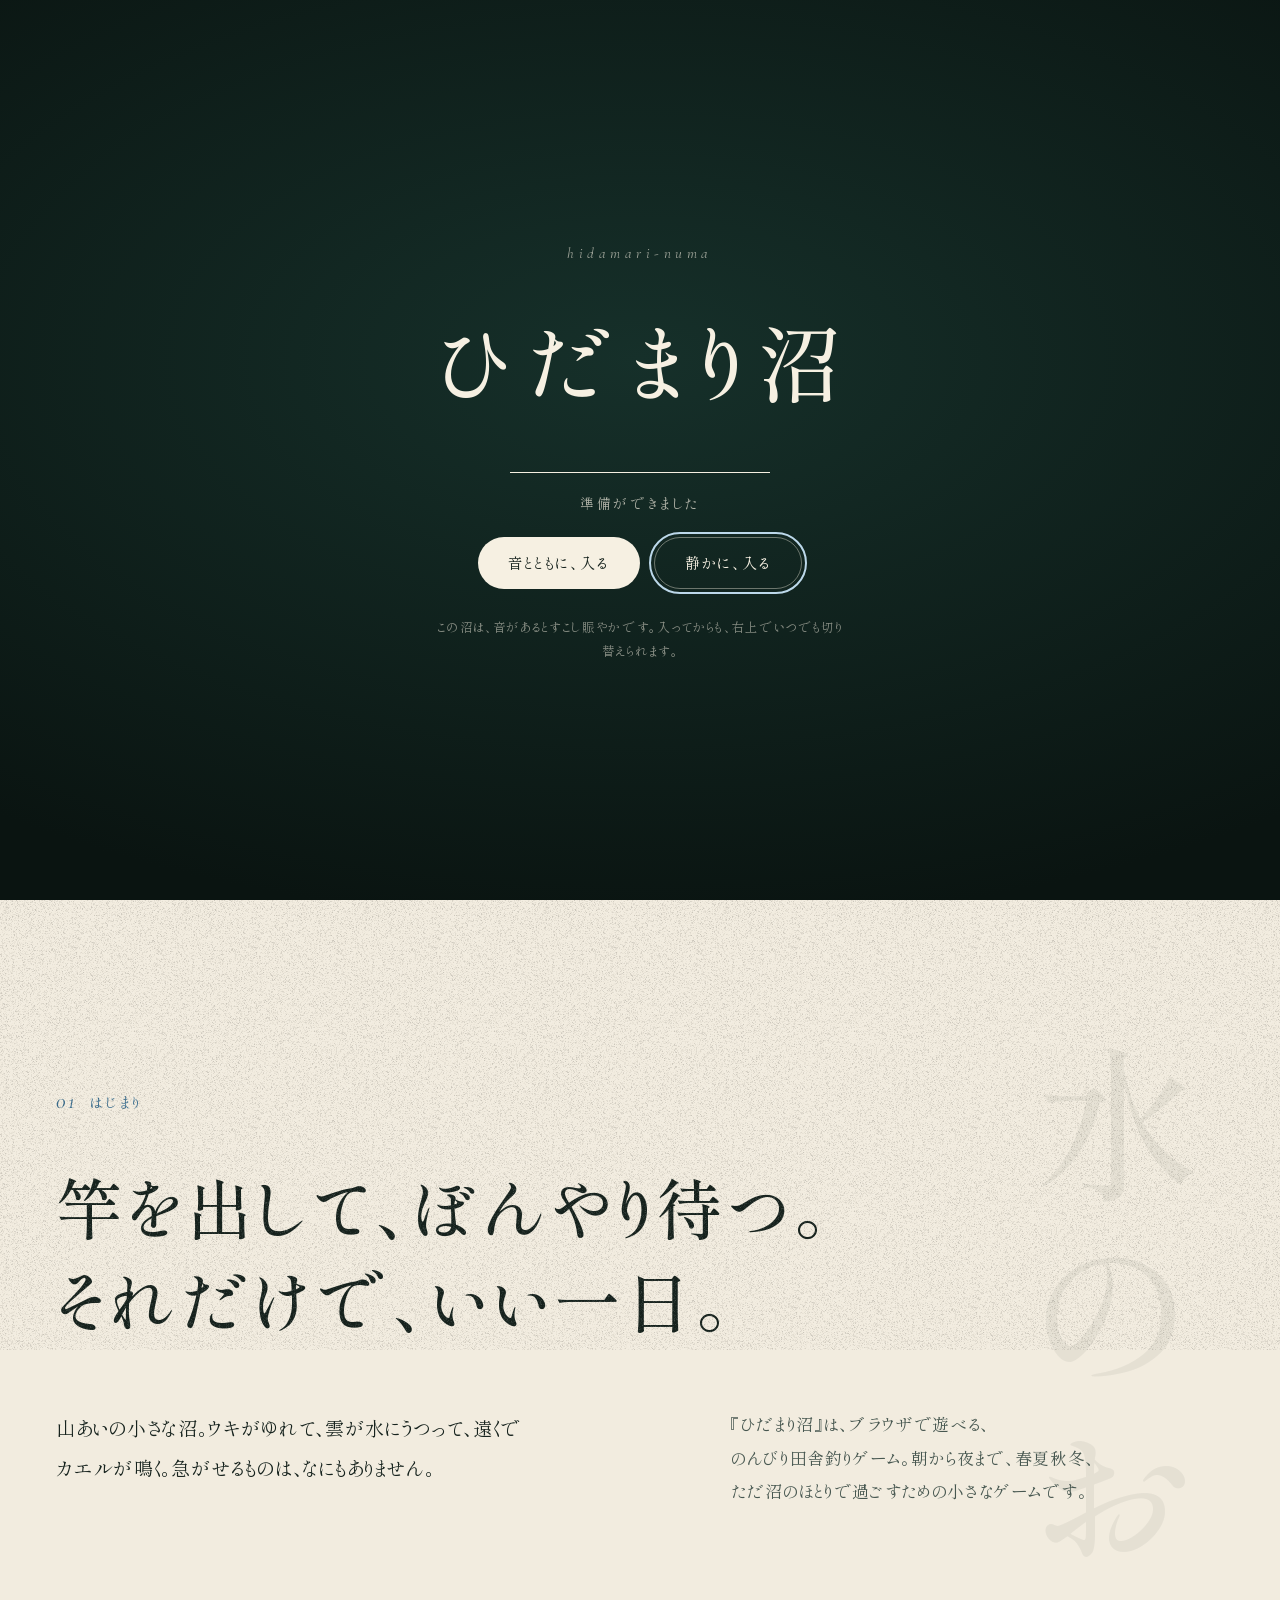
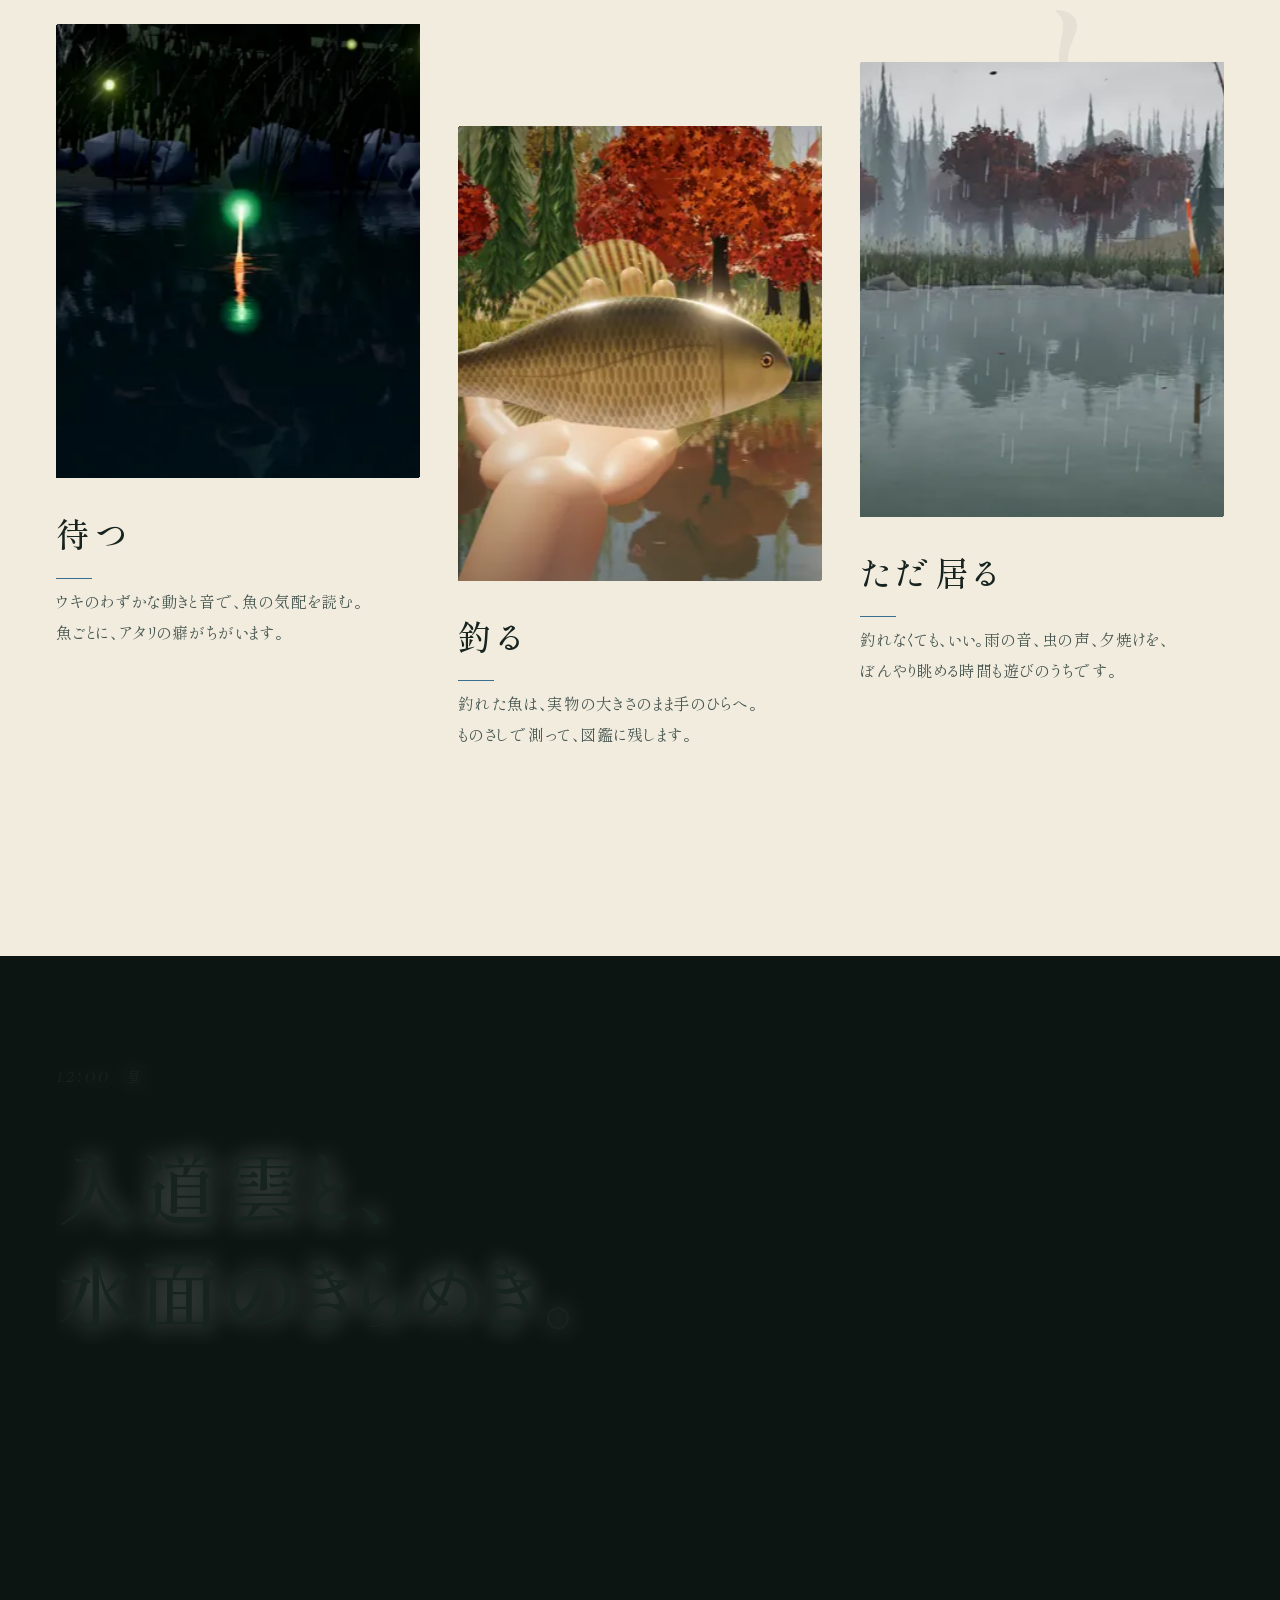
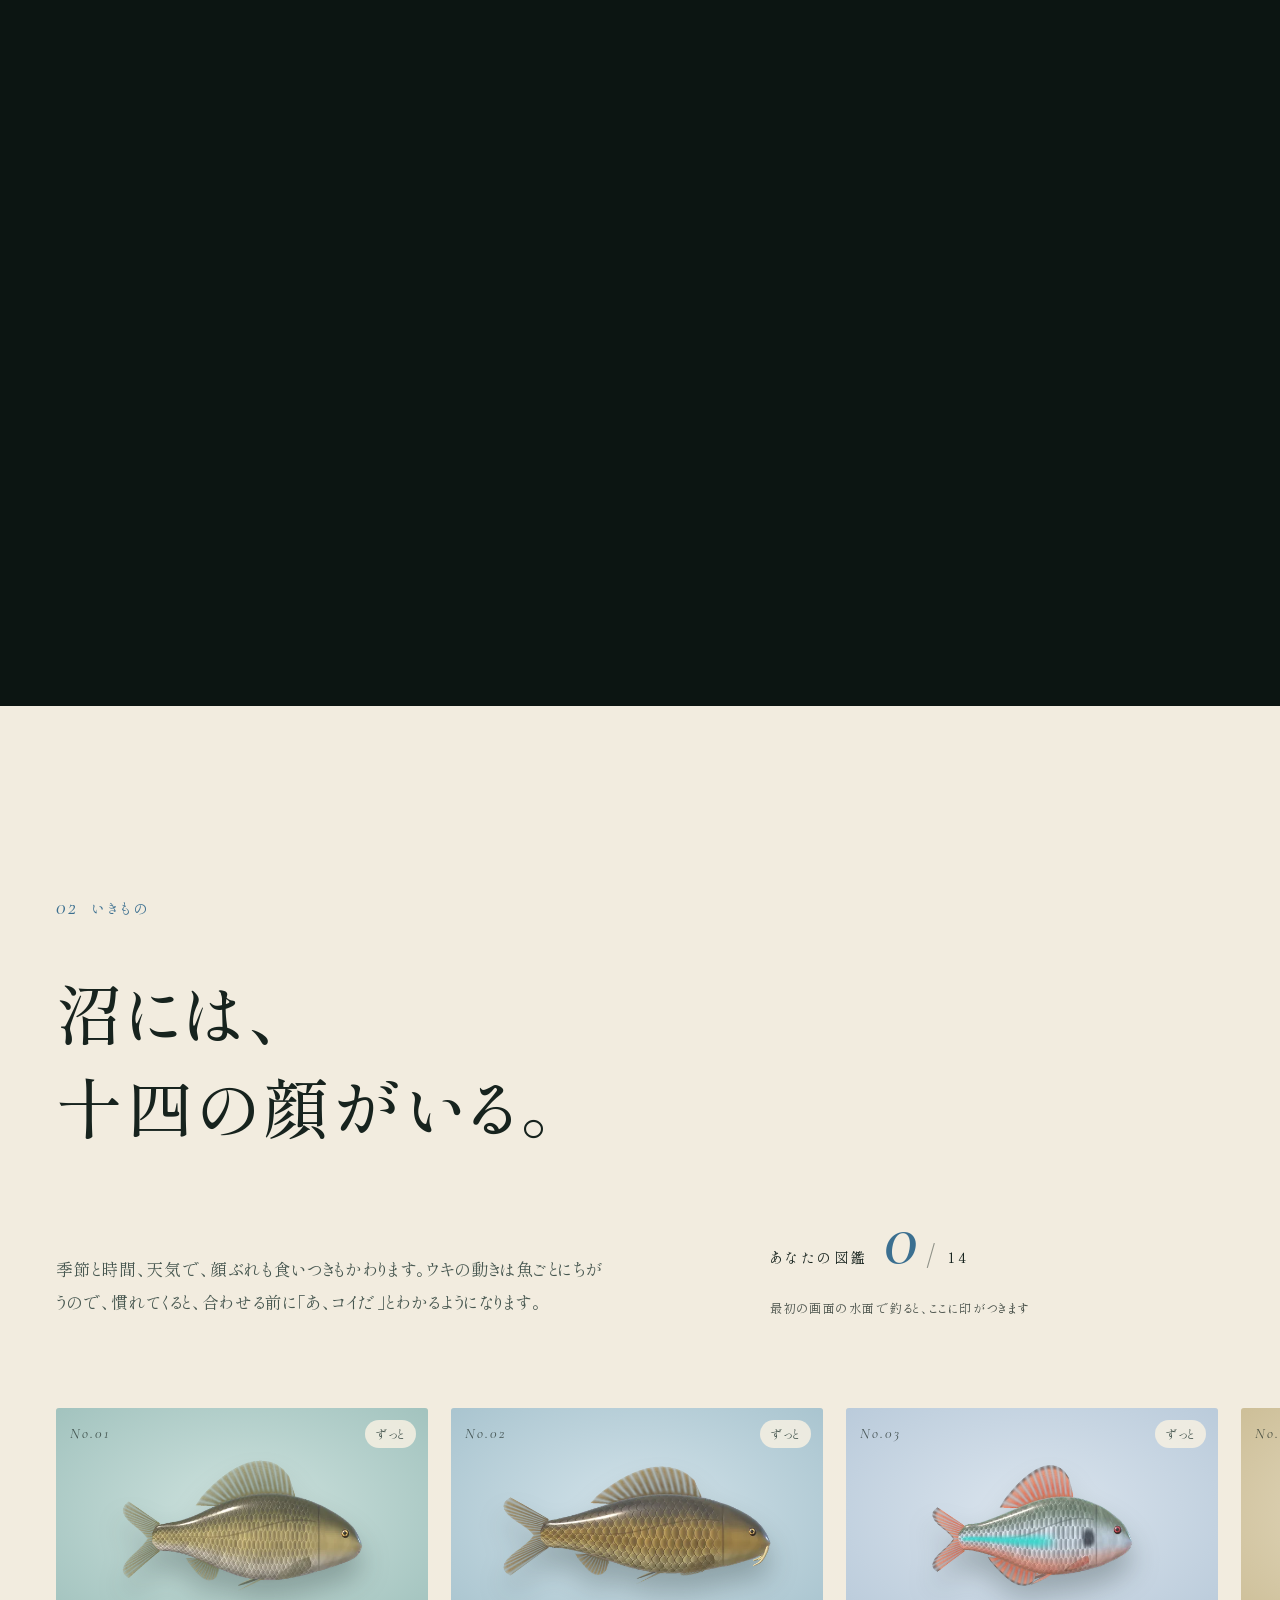
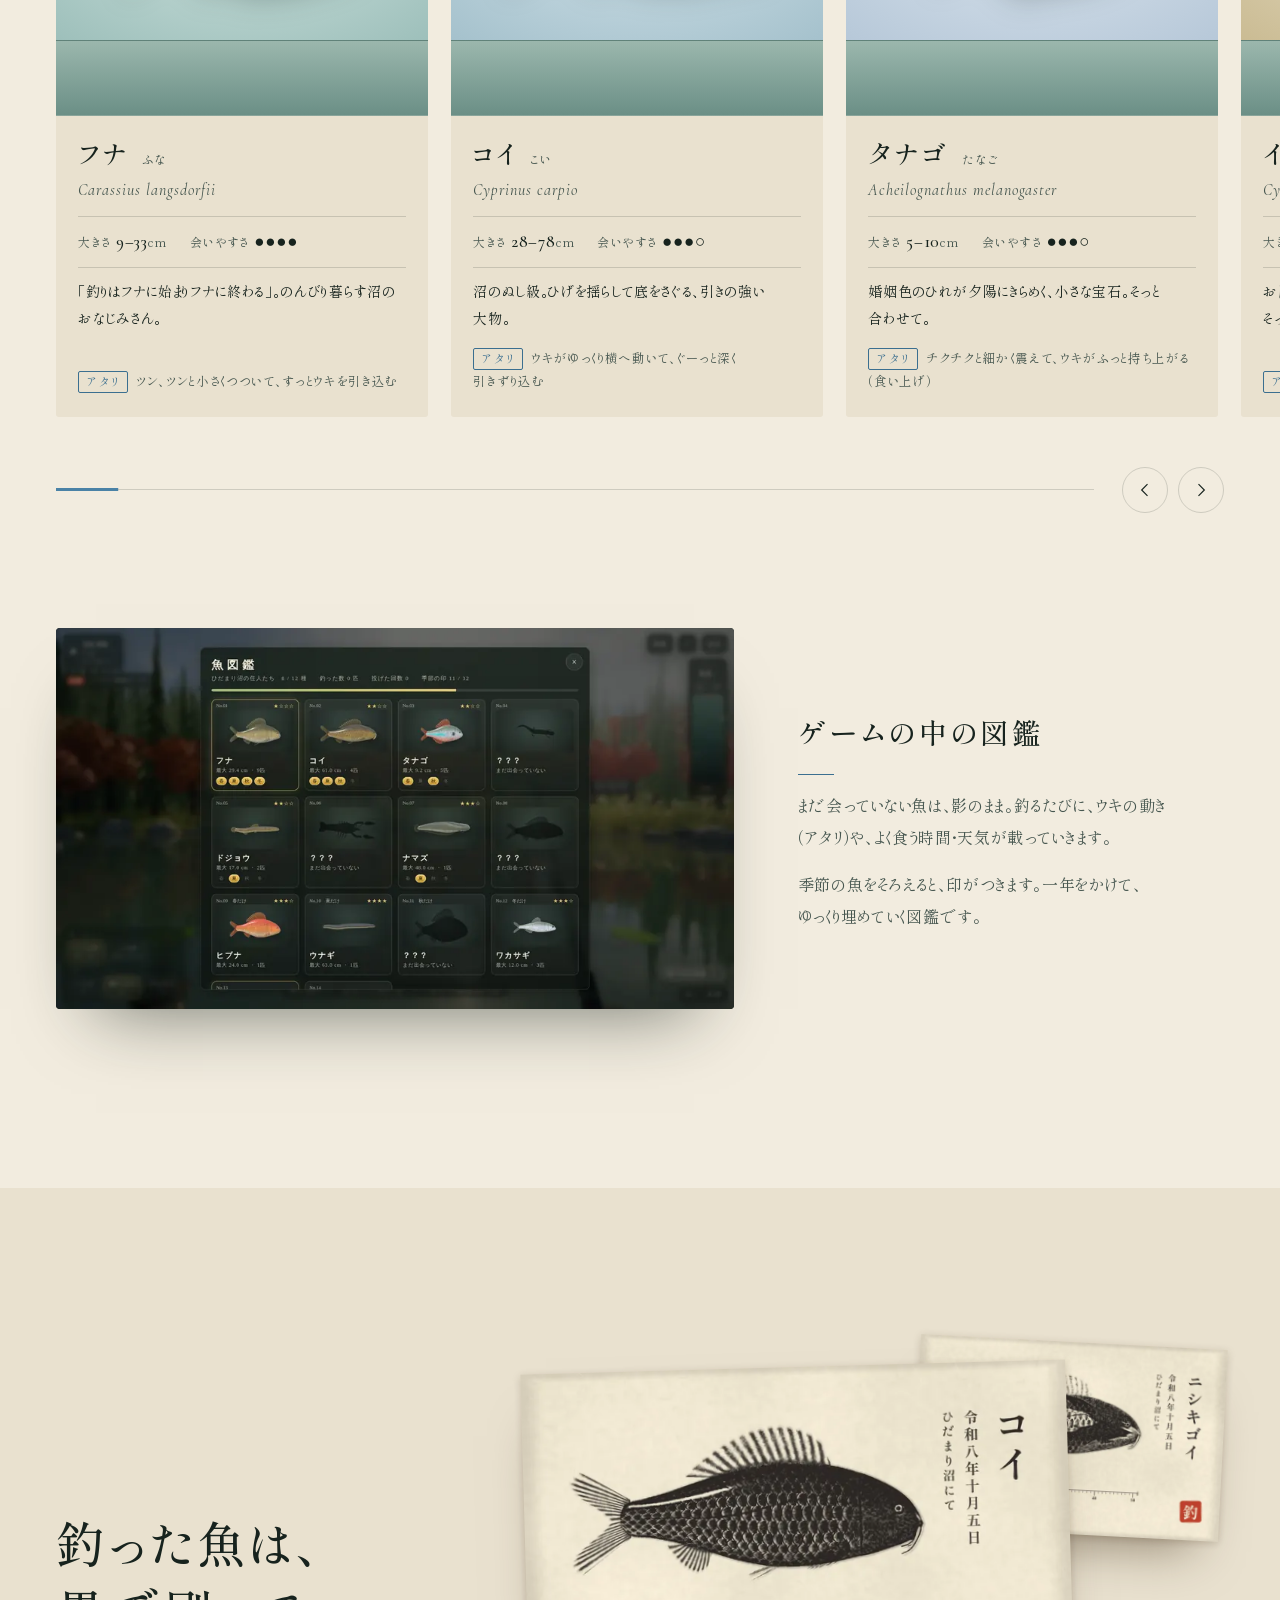
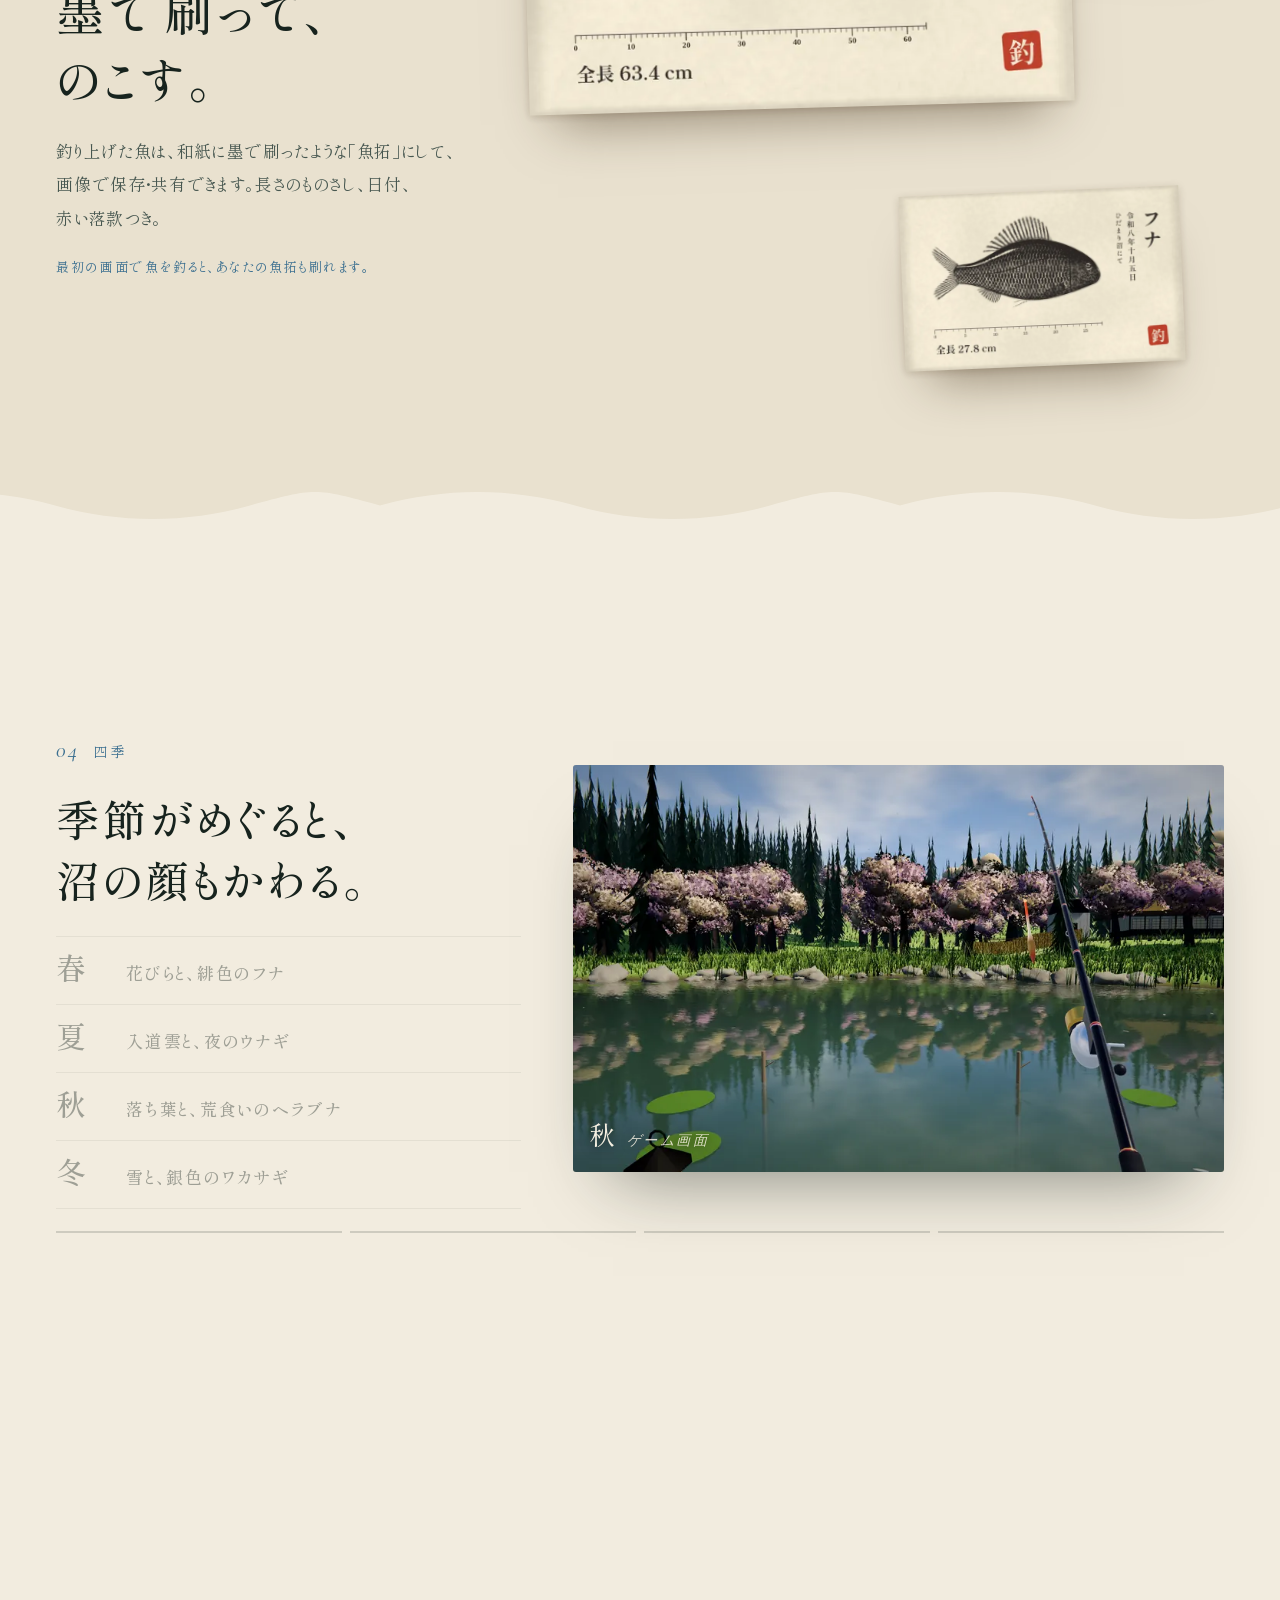
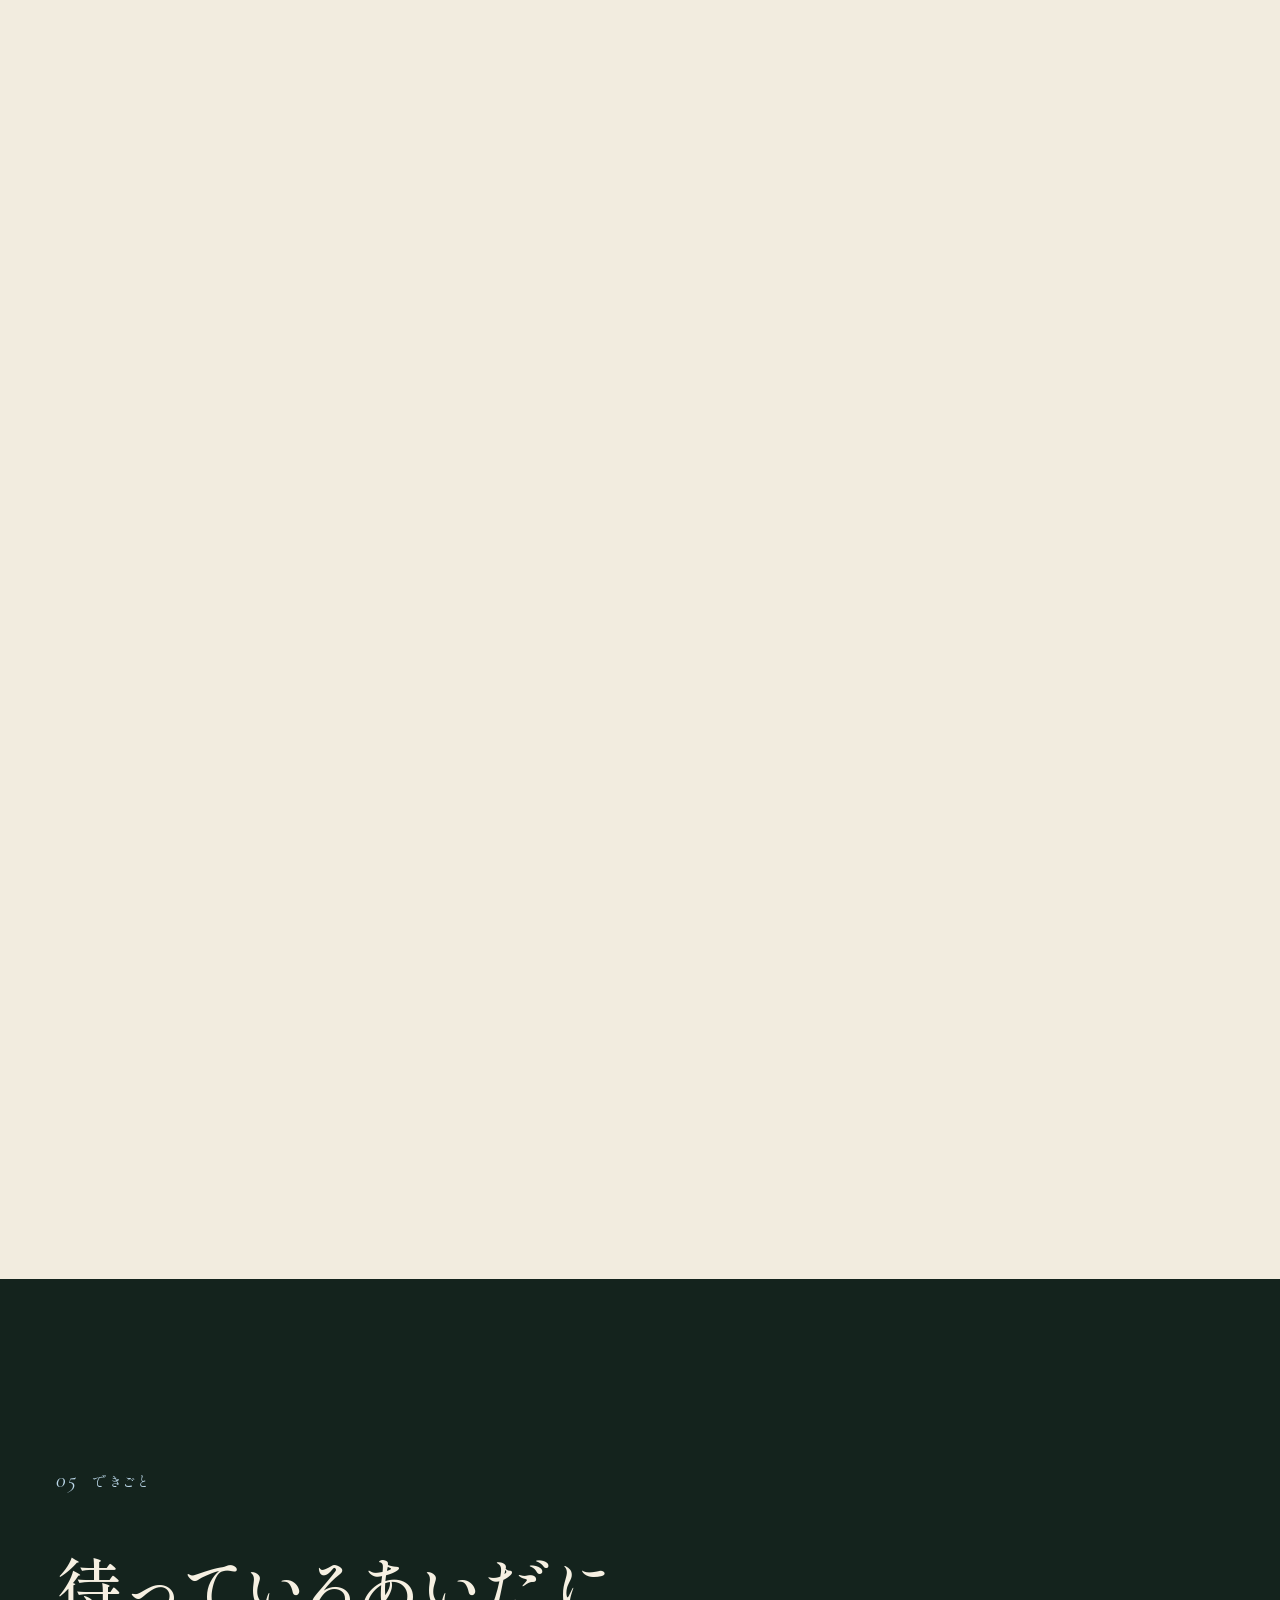
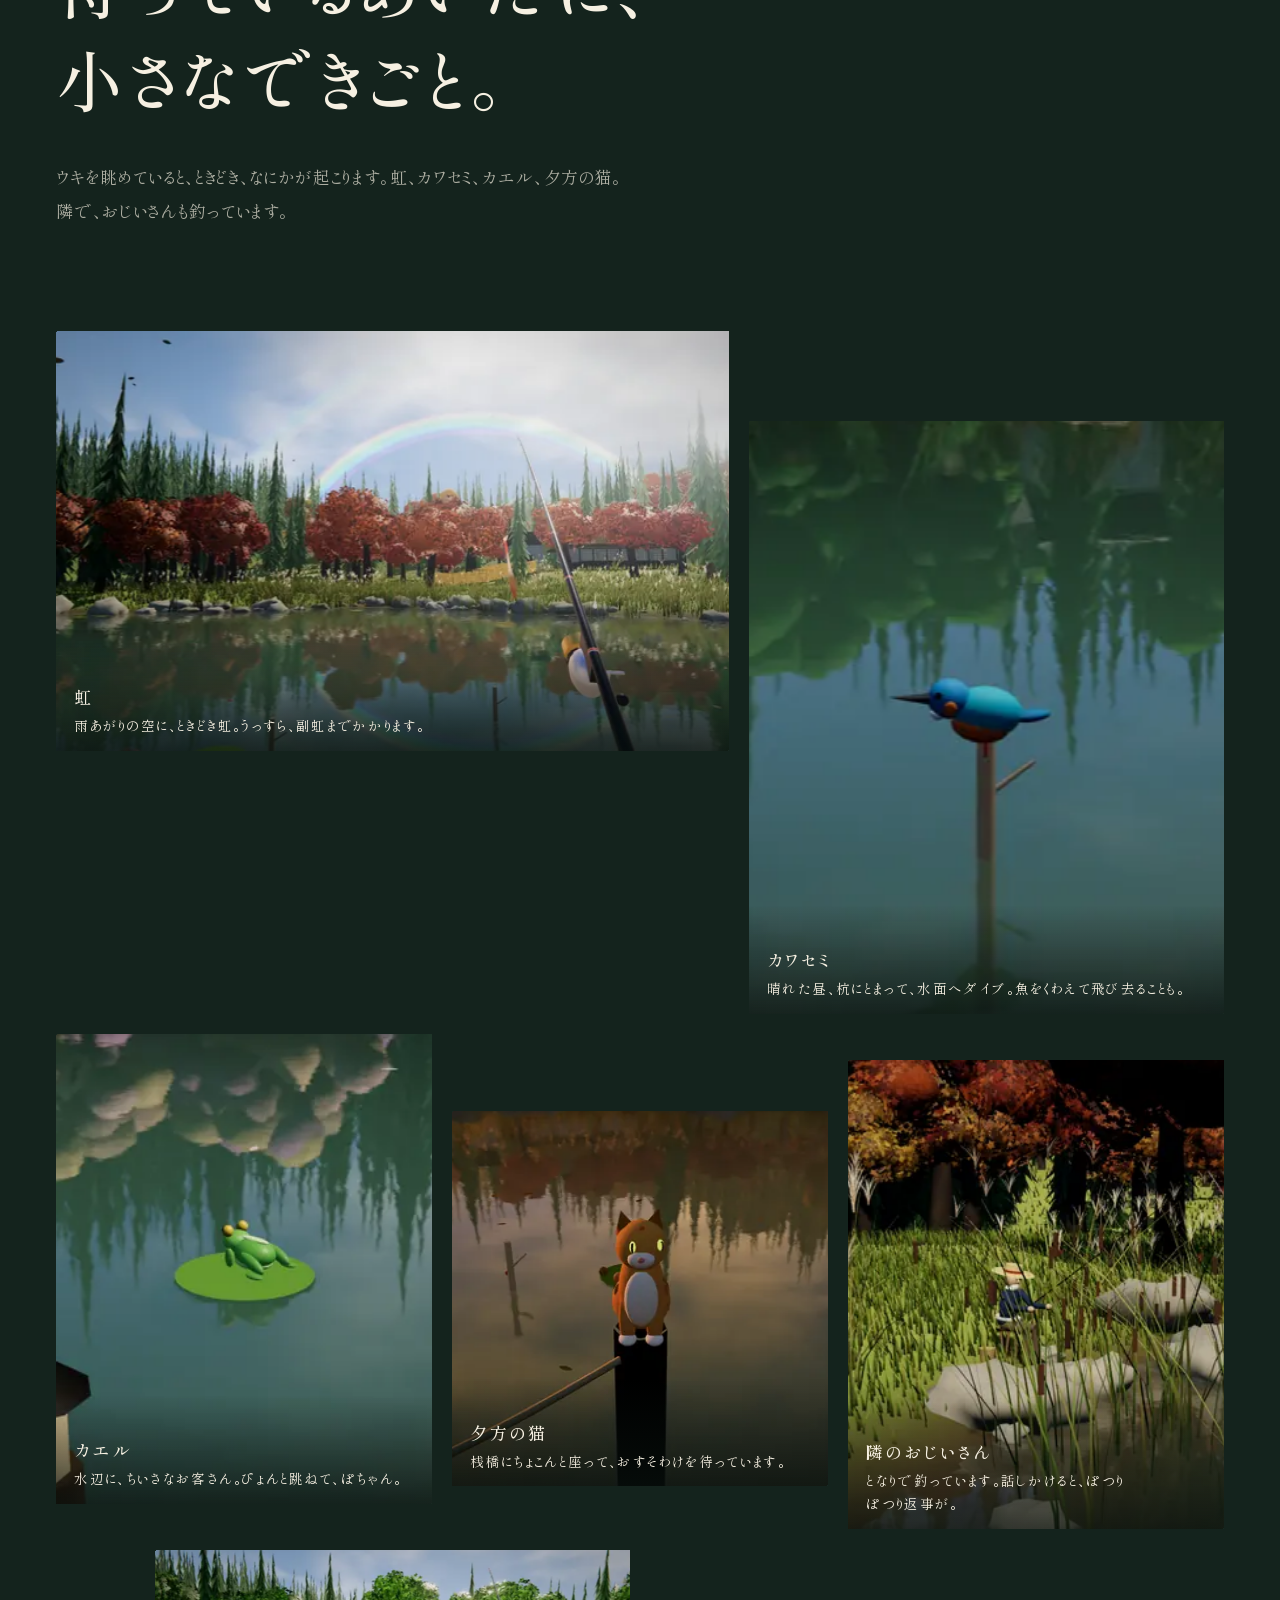
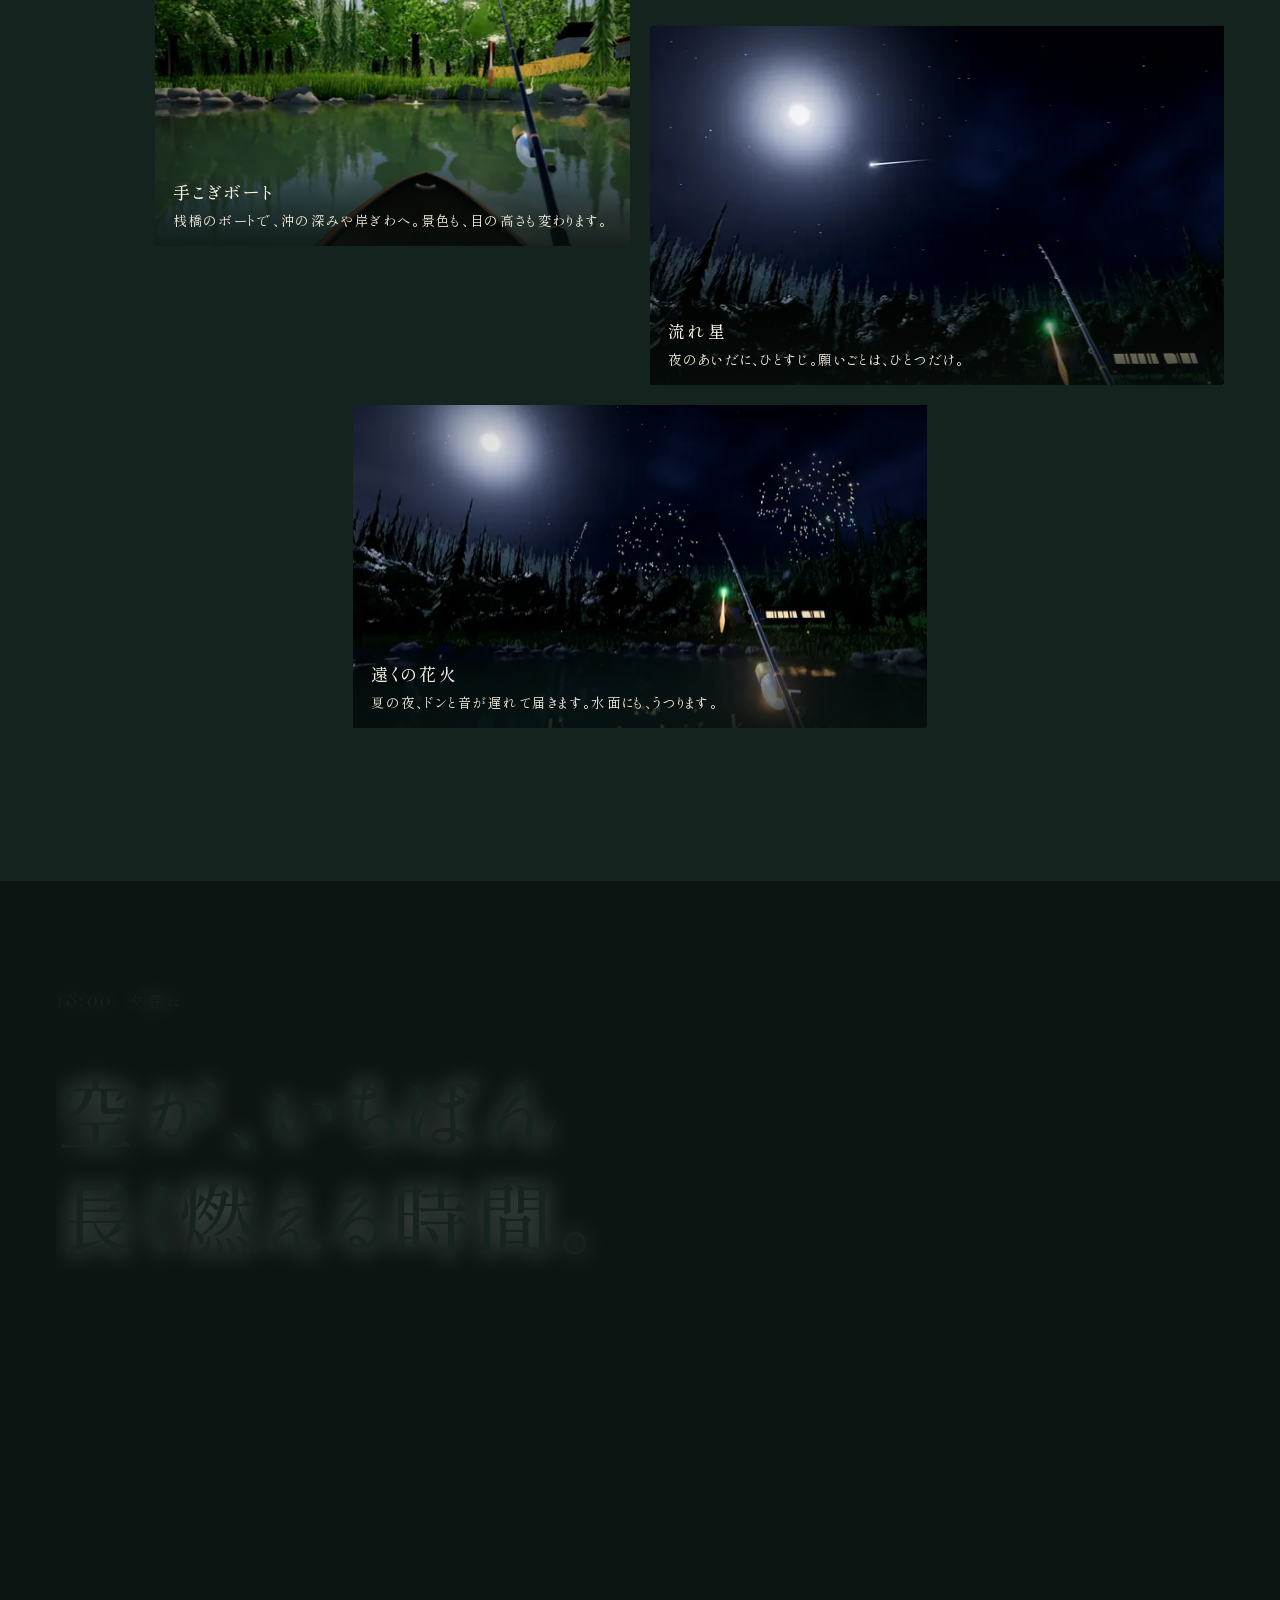
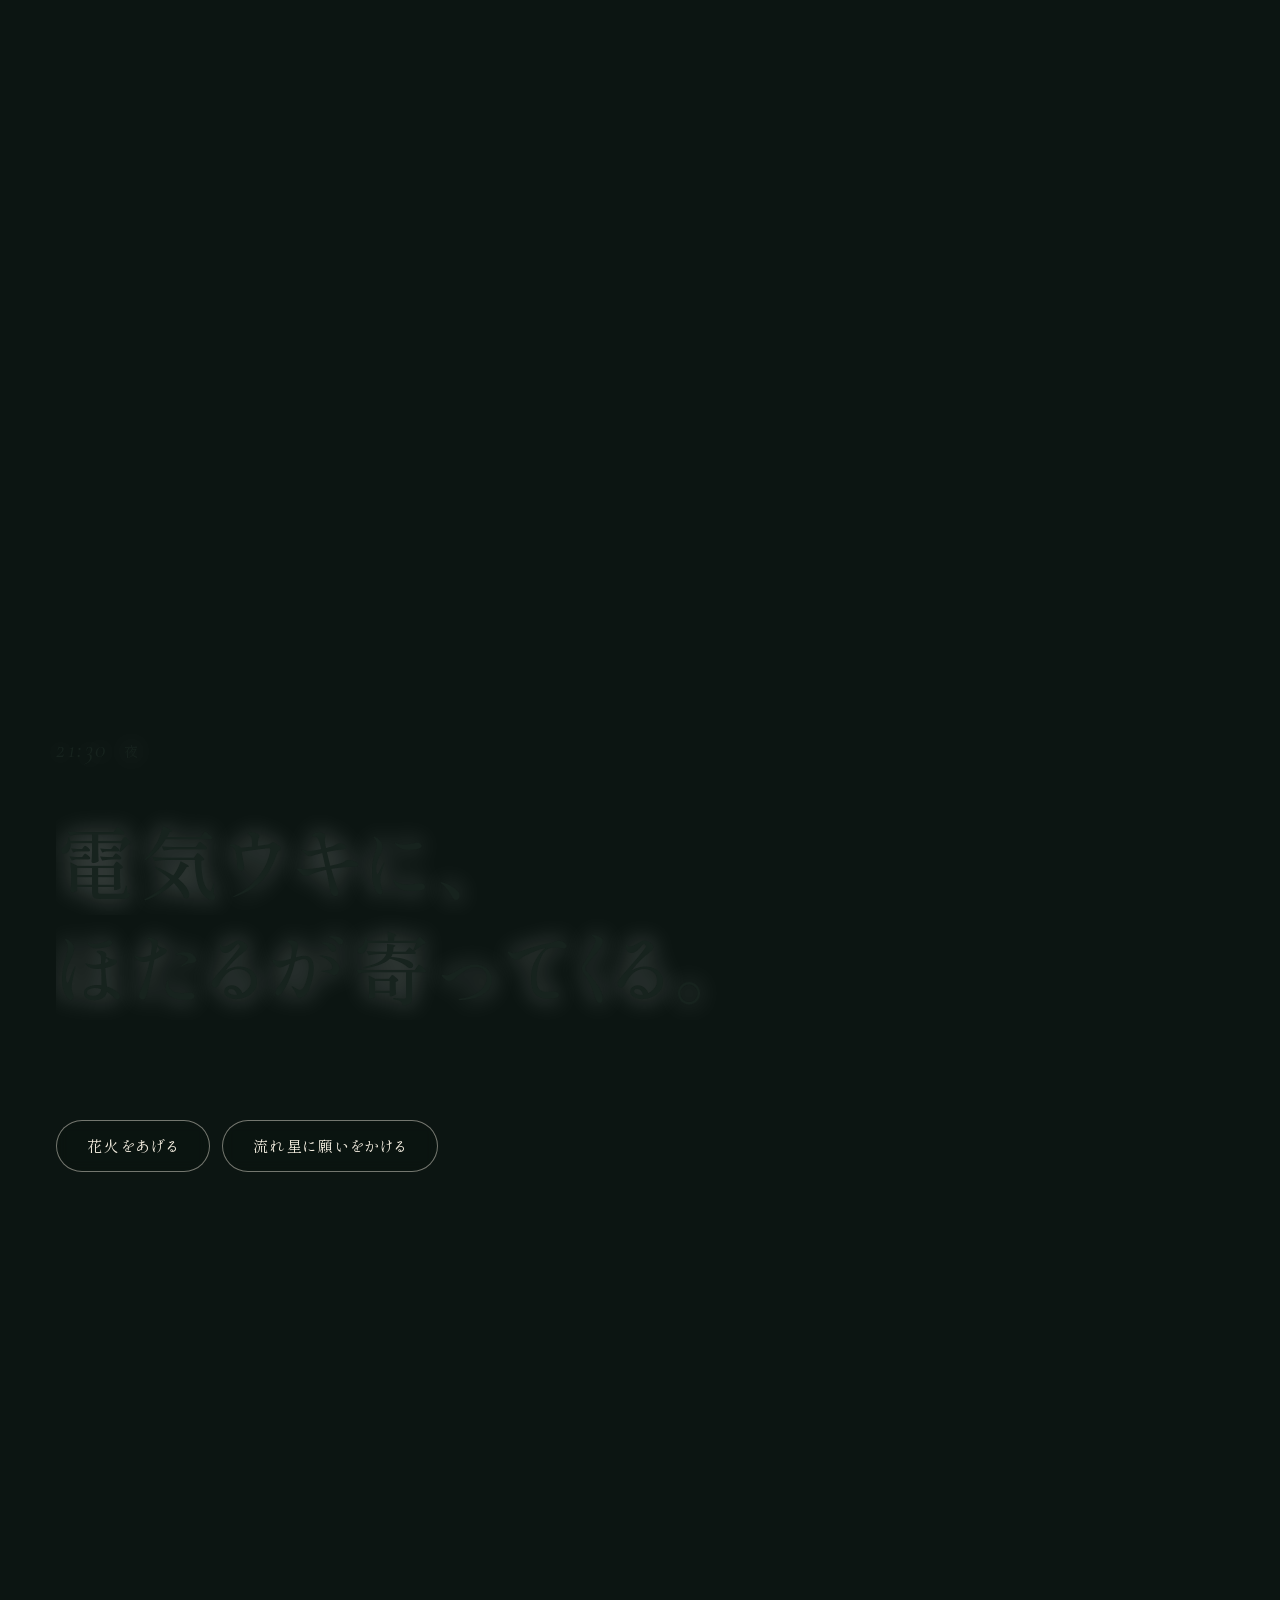
==== index.html @ 6da4d90b "ひだまりシリーズ: 浜のページ（/hama/）とシリーズの入口（/series/）、沼のページに浜への案内 - /hama/: ゲームの実画面（朝・昼・夕・夜・にわか雨・水槽・旅の地図）と海のいきもの" ====
<!doctype html>
<html lang="ja" data-season="autumn" class="no-js">
<head>
<meta charset="utf-8">
<meta name="viewport" content="width=device-width, initial-scale=1, viewport-fit=cover">
<title>ひだまり沼 — 一日、沼のほとりで。のんびり田舎釣りゲーム</title>
<meta name="description" content="山あいの小さな沼で、ウキを浮かべてぼんやり待つ。朝から夜まで、春夏秋冬。ブラウザで遊べる、のんびり田舎釣りゲーム「ひだまり沼」の紹介ページです。">
<meta name="theme-color" content="#0d1a17">
<meta name="color-scheme" content="light dark">
<link rel="canonical" href="https://seicolor.github.io/hidamari-numa-site/">
<meta property="og:url" content="https://seicolor.github.io/hidamari-numa-site/">
<meta property="og:site_name" content="ひだまり沼">
<meta property="og:type" content="website">
<meta property="og:title" content="ひだまり沼 — 一日、沼のほとりで。">
<meta property="og:description" content="朝から夜まで、春夏秋冬。ブラウザで遊べる、のんびり田舎釣りゲーム。">
<meta property="og:image" content="https://seicolor.github.io/hidamari-numa-site/assets/img/og.jpg">
<meta property="og:image:type" content="image/jpeg">
<meta property="og:image:width" content="1200">
<meta property="og:image:height" content="630">
<meta property="og:image:alt" content="秋の夕ぐれ、紅葉の森にかこまれた沼にウキを浮かべる、ゲームの画面">
<meta property="og:locale" content="ja_JP">
<meta name="twitter:card" content="summary_large_image">
<meta name="twitter:title" content="ひだまり沼 — 一日、沼のほとりで。">
<meta name="twitter:description" content="朝から夜まで、春夏秋冬。ブラウザで遊べる、のんびり田舎釣りゲーム。">
<meta name="twitter:image" content="https://seicolor.github.io/hidamari-numa-site/assets/img/og.jpg">
<meta name="twitter:image:alt" content="秋の夕ぐれ、紅葉の森にかこまれた沼にウキを浮かべる、ゲームの画面">
<link rel="icon" href="assets/img/favicon.svg" type="image/svg+xml">
<link rel="preload" href="assets/fonts/shippori-mincho-400.woff2" as="font" type="font/woff2" crossorigin>
<link rel="preload" href="assets/fonts/shippori-mincho-500.woff2" as="font" type="font/woff2" crossorigin>
<link rel="modulepreload" href="js/main.js">
<link rel="modulepreload" href="js/gl.js">
<link rel="modulepreload" href="js/shaders.js">
<link rel="modulepreload" href="js/sky.js">
<link rel="modulepreload" href="js/world.js">
<link rel="modulepreload" href="js/util.js">
<link rel="modulepreload" href="js/scroll.js">
<link rel="modulepreload" href="js/fishing.js">
<link rel="modulepreload" href="js/bite.js">
<link rel="modulepreload" href="js/species.js">
<link rel="modulepreload" href="js/zukan.js">
<link rel="modulepreload" href="js/sound.js">
<link rel="modulepreload" href="js/night.js">
<link rel="modulepreload" href="js/cards.js">
<link rel="modulepreload" href="js/ui.js">
<link rel="modulepreload" href="js/audio-shim.js">
<link rel="stylesheet" href="css/style.css">
<script>document.documentElement.classList.remove('no-js');setTimeout(function(){if(!window.__booted)document.documentElement.classList.add('no-js')},9000);</script>
<script type="application/ld+json">
{"@context":"https://schema.org","@type":"VideoGame","name":"ひだまり沼","alternateName":"Hidamari-numa","description":"山あいの小さな沼で、ウキを浮かべてぼんやり待つ、のんびり田舎釣りゲーム。","genre":["Fishing","Relaxing"],"inLanguage":"ja","applicationCategory":"Game","operatingSystem":"Web browser","playMode":"SinglePlayer","offers":{"@type":"Offer","price":"0","priceCurrency":"JPY"},"url":"https://seicolor.github.io/hidamari-numa-site/","image":"https://seicolor.github.io/hidamari-numa-site/assets/img/og.jpg"}
</script>
</head>
<body class="is-loading">
<a class="skip" href="#story">本文へ</a>

<!-- ============ 入口 ============ -->
<div id="gate" role="dialog" aria-modal="true" aria-labelledby="gate-title">
  <div class="gate-in">
    <p class="gate-en" lang="en">Hidamari-numa</p>
    <h2 id="gate-title" class="gate-title">ひだまり沼</h2>
    <div class="gate-bar" aria-hidden="true"><i></i></div>
    <p class="gate-msg" id="gate-msg">沼の水をためています</p>
    <div class="gate-actions" id="gate-actions" hidden>
      <button type="button" class="btn btn-solid" data-enter="sound">音とともに、入る</button>
      <button type="button" class="btn btn-ghost" data-enter="quiet">静かに、入る</button>
    </div>
    <p class="gate-note">この沼は、音があるとすこし賑やかです。入ってからも、右上でいつでも切り替えられます。</p>
  </div>
</div>

<canvas id="scene" aria-hidden="true"></canvas>
<svg width="0" height="0" style="position:absolute" aria-hidden="true" focusable="false"><filter id="wob" x="-5%" y="-10%" width="110%" height="120%"><feTurbulence type="fractalNoise" baseFrequency="0.0015 0.03" numOctaves="2" seed="7" result="n"/><feDisplacementMap in="SourceGraphic" in2="n" scale="16" xChannelSelector="R" yChannelSelector="G"/></filter></svg>
<div class="grain" aria-hidden="true"></div>
<div class="progress" aria-hidden="true"><i id="progress-bar"></i></div>
<div class="tap-ring" id="tap-ring" aria-hidden="true"></div>

<!-- ============ ナビ ============ -->
<header class="nav" id="nav">
  <a class="nav-logo" href="#hero" aria-label="ひだまり沼 トップへ"><span>ひだまり沼</span></a>
  <div class="nav-clock" id="clock" aria-hidden="true">
    <svg class="arc" viewBox="0 0 44 24" width="44" height="24"><path d="M3 21 A19 19 0 0 1 41 21" fill="none" stroke="currentColor" stroke-width="1" opacity=".35"/><circle id="arc-dot" cx="3" cy="21" r="3" fill="currentColor"/></svg>
    <span class="clock-time" id="clock-time">06:40</span>
    <span class="clock-part" id="clock-part">朝</span>
  </div>
  <div class="nav-r">
    <div class="seals" role="group" aria-label="季節をえらぶ">
      <button type="button" class="seal" data-s="spring" aria-pressed="false" aria-label="春にする"><span>春</span></button>
      <button type="button" class="seal" data-s="summer" aria-pressed="false" aria-label="夏にする"><span>夏</span></button>
      <button type="button" class="seal" data-s="autumn" aria-pressed="false" aria-label="秋にする"><span>秋</span></button>
      <button type="button" class="seal" data-s="winter" aria-pressed="false" aria-label="冬にする"><span>冬</span></button>
    </div>
    <button type="button" class="nav-wx" id="weather" data-on="false" aria-label="天気 晴れ。押すと雨をふらせます">
    <svg viewBox="0 0 24 24" width="22" height="22" aria-hidden="true"><g fill="none" stroke="currentColor" stroke-width="1.2" stroke-linecap="round" stroke-linejoin="round"><path d="M7 15a4 4 0 0 1-.4-7.98A5.5 5.5 0 0 1 17.2 8.2 3.8 3.8 0 0 1 17 15H7z"/><g class="drops"><path d="M8 18l-1 2.6"/><path d="M12 18l-1 2.6"/><path d="M16 18l-1 2.6"/></g></g></svg>
    <span class="nav-wx-l" id="weather-l">晴れ</span>
  </button>
  <button type="button" class="nav-sound" id="sound" data-on="false" aria-label="音 オフ。押すと音を出します">
      <svg viewBox="0 0 24 16" width="24" height="16" aria-hidden="true"><g class="bars"><rect x="2" y="6" width="2" height="4" rx="1"/><rect x="7" y="3" width="2" height="10" rx="1"/><rect x="12" y="0" width="2" height="16" rx="1"/><rect x="17" y="4" width="2" height="8" rx="1"/><rect x="22" y="6" width="2" height="4" rx="1"/></g></svg>
      <span class="nav-sound-l" id="sound-l">音 オフ</span>
    </button>
    <a class="nav-cta" href="#play" data-magnet><span>あそぶ</span></a>
  </div>
</header>

<nav class="dots" aria-label="ページ内の移動">
  <ol>
    <li><a href="#hero" data-for="hero"><i></i><span>朝</span></a></li>
    <li><a href="#story" data-for="story"><i></i><span>はじまり</span></a></li>
    <li><a href="#noon" data-for="noon"><i></i><span>昼</span></a></li>
    <li><a href="#fish" data-for="fish"><i></i><span>いきもの</span></a></li>
    <li><a href="#gyotaku" data-for="gyotaku"><i></i><span>魚拓</span></a></li>
    <li><a href="#seasons" data-for="seasons"><i></i><span>四季</span></a></li>
    <li><a href="#moments" data-for="moments"><i></i><span>できごと</span></a></li>
    <li><a href="#dusk" data-for="dusk"><i></i><span>夕</span></a></li>
    <li><a href="#night" data-for="night"><i></i><span>夜</span></a></li>
    <li><a href="#craft" data-for="craft"><i></i><span>こだわり</span></a></li>
    <li><a href="#play" data-for="play"><i></i><span>あそぶ</span></a></li>
  </ol>
</nav>

<main id="main">

<!-- ============ 朝（ヒーロー） ============ -->
<section id="hero" class="win hero" data-h0="6.1" data-h1="7.3" data-tone="light" aria-labelledby="hero-title">
  <div class="hero-frame" id="hero-frame">
    <p class="hero-kicker"><span class="num">いま</span> <b id="hero-now">秋の朝</b>の沼</p>
    <h1 class="hero-title" id="hero-title"><span class="sr">ひだまり沼</span><span class="ttl" aria-hidden="true"><span>ひ</span><span>だ</span><span>ま</span><span>り</span><span>沼</span></span></h1>
    <div class="hero-title mirror" aria-hidden="true"><span class="ttl"><span>ひ</span><span>だ</span><span>ま</span><span>り</span><span>沼</span></span></div>
    <p class="hero-sub">一日、沼のほとりで。</p>
    <p class="hero-en" lang="en"><em>A quiet fishing game — drawn entirely in code.</em></p>

    <canvas id="rodfx" aria-hidden="true"></canvas>
    <button type="button" class="water-hit" id="water-hit" aria-label="水面に釣り糸をたらす（Enterキーでも投げられます）"></button>
    <p class="hero-hint" id="hero-hint"><span class="dot"></span><span id="hero-hint-t">水面をクリックして、釣り糸をたらす</span></p>
    <p class="hero-log" id="hero-log" role="status" aria-live="polite"></p>

    <div class="hero-zukan"><span>図鑑</span> <b id="zukan-n">0</b><i>/</i>14</div>
    <div class="hero-scroll" aria-hidden="true"><span>scroll</span><i></i></div>
  </div>
</section>

<!-- ============ はじまり ============ -->
<section id="story" class="paper story edge-b" data-h0="7.3" data-h1="10.4">
  <div class="story-deco" aria-hidden="true"><span class="mark-v">水のおと</span><i class="ring"></i><i class="ring r2"></i><i class="ring r3"></i></div>
  <div class="wrap">
    <p class="eyebrow rv"><span class="num">01</span><span>はじまり</span></p>
    <h2 class="statement">
      <span class="ln"><span><span class="wd">竿を出して、</span><span class="wd">ぼんやり待つ。</span></span></span>
      <span class="ln"><span><span class="wd">それだけで、</span><span class="wd">いい一日。</span></span></span>
    </h2>
    <div class="story-cols">
      <p class="lead rv">山あいの小さな沼。ウキがゆれて、雲が水にうつって、遠くでカエルが鳴く。急がせるものは、なにもありません。</p>
      <p class="rv d1">『ひだまり沼』は、ブラウザで遊べる、のんびり田舎釣りゲーム。朝から夜まで、春夏秋冬、ただ沼のほとりで過ごすための小さなゲームです。</p>
    </div>

    <ul class="pillars">
      <li class="pillar p1">
        <figure class="ph" data-par="0.08"><img src="assets/img/float-night-800.webp" srcset="assets/img/float-night-800.webp 800w, assets/img/float-night-1400.webp 1400w" sizes="(max-width: 760px) 90vw, 30vw" width="1400" height="788" alt="夜の水面に浮かぶ、光る電気ウキ" loading="lazy" decoding="async"></figure>
        <div class="pt"><span class="k">待つ</span><p>ウキのわずかな動きと音で、魚の気配を読む。魚ごとに、アタリの癖がちがいます。</p></div>
      </li>
      <li class="pillar p2">
        <figure class="ph" data-par="-0.05" style="--ox:26%"><img src="assets/img/hand-funa-800.webp" srcset="assets/img/hand-funa-800.webp 800w, assets/img/hand-funa-1400.webp 1400w" sizes="(max-width: 760px) 90vw, 30vw" width="1400" height="788" alt="釣り上げたフナを、左のてのひらにのせたところ" loading="lazy" decoding="async"></figure>
        <div class="pt"><span class="k">釣る</span><p>釣れた魚は、実物の大きさのまま手のひらへ。ものさしで測って、図鑑に残します。</p></div>
      </li>
      <li class="pillar p3">
        <figure class="ph" data-par="0.1"><img src="assets/img/rain-pond-800.webp" srcset="assets/img/rain-pond-800.webp 800w, assets/img/rain-pond-1400.webp 1400w" sizes="(max-width: 760px) 90vw, 30vw" width="1400" height="788" alt="雨がふる沼の水面" loading="lazy" decoding="async"></figure>
        <div class="pt"><span class="k">ただ居る</span><p>釣れなくても、いい。雨の音、虫の声、夕焼けを、ぼんやり眺める時間も遊びのうちです。</p></div>
      </li>
    </ul>
  </div>
</section>

<!-- ============ 昼 ============ -->
<section id="noon" class="win beat" data-h0="10.6" data-h1="14.0" data-tone="dark" aria-labelledby="noon-h">
  <div class="beat-in">
    <p class="beat-time"><span class="num">12:00</span><span>昼</span></p>
    <h2 class="beat-line" id="noon-h"><span class="ln"><span><span class="wd">入道雲と、</span></span></span><span class="ln"><span><span class="wd">水面の</span><span class="wd">きらめき。</span></span></span></h2>
    <p class="beat-sub">水面にふれると、波紋がひろがります。</p>
  </div>
</section>

<!-- ============ いきもの ============ -->
<section id="fish" class="paper fish" data-h0="14.0" data-h1="15.4">
  <div class="wrap fish-head">
    <p class="eyebrow rv"><span class="num">02</span><span>いきもの</span></p>
    <h2 class="sec-title"><span class="ln"><span><span class="wd">沼には、</span></span></span><span class="ln"><span><span class="wd">十四の</span><span class="wd">顔がいる。</span></span></span></h2>
    <div class="fish-intro">
      <p class="rv">季節と時間、天気で、顔ぶれも食いつきもかわります。ウキの動きは魚ごとにちがうので、慣れてくると、合わせる前に「あ、コイだ」とわかるようになります。</p>
      <p class="fish-count rv d1">あなたの図鑑<b id="fish-count">0</b><i>/</i>14<small>最初の画面の水面で釣ると、ここに印がつきます</small></p>
    </div>
  </div>
  <div class="rail" id="rail" tabindex="0" role="region" aria-label="魚の図鑑（横にスクロールできます）">
    <ol class="rail-track" id="rail-track">
<!--build:cards-->
      <li class="card" data-id="funa" data-season="" tabindex="-1">
        <div class="card-img" style="--tint1:#cfe3df;--tint2:#93b8b3">
          <span class="card-no">No.01</span><span class="card-sea ju">ずっと</span>
          <img src="assets/img/fish-funa-600.webp" srcset="assets/img/fish-funa-600.webp 600w, assets/img/fish-funa-900.webp 900w" sizes="(max-width: 520px) 70vw, 340px" width="900" height="563" alt="フナの絵" loading="lazy" decoding="async" draggable="false">
        </div>
        <canvas class="card-bite" aria-hidden="true"></canvas>
        <div class="card-body">
          <h3>フナ<small>ふな</small></h3>
          <p class="latin">Carassius langsdorfii</p>
          <p class="meta"><span>大きさ <b>9–33</b>cm</span><span>会いやすさ <b>●●●●</b></span></p>
          <p class="desc">「釣りはフナに始まりフナに終わる」。のんびり暮らす沼のおなじみさん。</p>
          <p class="bite"><span>アタリ</span>ツン、ツンと小さくつついて、すっとウキを引き込む</p>
        </div>
      </li>
      <li class="card" data-id="koi" data-season="" tabindex="-1">
        <div class="card-img" style="--tint1:#d3e3ea;--tint2:#9bbac6">
          <span class="card-no">No.02</span><span class="card-sea ju">ずっと</span>
          <img src="assets/img/fish-koi-600.webp" srcset="assets/img/fish-koi-600.webp 600w, assets/img/fish-koi-900.webp 900w" sizes="(max-width: 520px) 70vw, 340px" width="900" height="563" alt="コイの絵" loading="lazy" decoding="async" draggable="false">
        </div>
        <canvas class="card-bite" aria-hidden="true"></canvas>
        <div class="card-body">
          <h3>コイ<small>こい</small></h3>
          <p class="latin">Cyprinus carpio</p>
          <p class="meta"><span>大きさ <b>28–78</b>cm</span><span>会いやすさ <b>●●●○</b></span></p>
          <p class="desc">沼のぬし級。ひげを揺らして底をさぐる、引きの強い大物。</p>
          <p class="bite"><span>アタリ</span>ウキがゆっくり横へ動いて、ぐーっと深く引きずり込む</p>
        </div>
      </li>
      <li class="card" data-id="tanago" data-season="" tabindex="-1">
        <div class="card-img" style="--tint1:#dbe5ee;--tint2:#afc2d4">
          <span class="card-no">No.03</span><span class="card-sea ju">ずっと</span>
          <img src="assets/img/fish-tanago-600.webp" srcset="assets/img/fish-tanago-600.webp 600w, assets/img/fish-tanago-900.webp 900w" sizes="(max-width: 520px) 70vw, 340px" width="900" height="563" alt="タナゴの絵" loading="lazy" decoding="async" draggable="false">
        </div>
        <canvas class="card-bite" aria-hidden="true"></canvas>
        <div class="card-body">
          <h3>タナゴ<small>たなご</small></h3>
          <p class="latin">Acheilognathus melanogaster</p>
          <p class="meta"><span>大きさ <b>5–10</b>cm</span><span>会いやすさ <b>●●●○</b></span></p>
          <p class="desc">婚姻色のひれが夕陽にきらめく、小さな宝石。そっと合わせて。</p>
          <p class="bite"><span>アタリ</span>チクチクと細かく震えて、ウキがふっと持ち上がる（食い上げ）</p>
        </div>
      </li>
      <li class="card" data-id="imori" data-season="" tabindex="-1">
        <div class="card-img" style="--tint1:#e8dfc8;--tint2:#c4b488">
          <span class="card-no">No.04</span><span class="card-sea ju">ずっと</span>
          <img src="assets/img/fish-imori-600.webp" srcset="assets/img/fish-imori-600.webp 600w, assets/img/fish-imori-900.webp 900w" sizes="(max-width: 520px) 70vw, 340px" width="900" height="563" alt="イモリの絵" loading="lazy" decoding="async" draggable="false">
        </div>
        <canvas class="card-bite" aria-hidden="true"></canvas>
        <div class="card-body">
          <h3>イモリ<small>いもり</small></h3>
          <p class="latin">Cynops pyrrhogaster</p>
          <p class="meta"><span>大きさ <b>7–14</b>cm</span><span>会いやすさ <b>●●●○</b></span></p>
          <p class="desc">お腹の赤は毒のしるし。井戸や田んぼを守る「井守」。そっと逃がしてあげよう。</p>
          <p class="bite"><span>アタリ</span>ウキがゆらゆらと揺れて、ゆっくり沈んでいく</p>
        </div>
      </li>
      <li class="card" data-id="dojo" data-season="" tabindex="-1">
        <div class="card-img" style="--tint1:#cfe0cb;--tint2:#9bbb9a">
          <span class="card-no">No.05</span><span class="card-sea ju">ずっと</span>
          <img src="assets/img/fish-dojo-600.webp" srcset="assets/img/fish-dojo-600.webp 600w, assets/img/fish-dojo-900.webp 900w" sizes="(max-width: 520px) 70vw, 340px" width="900" height="563" alt="ドジョウの絵" loading="lazy" decoding="async" draggable="false">
        </div>
        <canvas class="card-bite" aria-hidden="true"></canvas>
        <div class="card-body">
          <h3>ドジョウ<small>どじょう</small></h3>
          <p class="latin">Misgurnus anguillicaudatus</p>
          <p class="meta"><span>大きさ <b>8–21</b>cm</span><span>会いやすさ <b>●●●○</b></span></p>
          <p class="desc">泥の中の名人。ひげでエサをさぐり、ぬるりと身をくねらせる。</p>
          <p class="bite"><span>アタリ</span>ブルブルと震えて、ウキを底のほうへ引っぱる</p>
        </div>
      </li>
      <li class="card" data-id="zarigani" data-season="" tabindex="-1">
        <div class="card-img" style="--tint1:#d3e5de;--tint2:#98bdb0">
          <span class="card-no">No.06</span><span class="card-sea ju">ずっと</span>
          <img src="assets/img/fish-zarigani-600.webp" srcset="assets/img/fish-zarigani-600.webp 600w, assets/img/fish-zarigani-900.webp 900w" sizes="(max-width: 520px) 70vw, 340px" width="900" height="563" alt="ザリガニの絵" loading="lazy" decoding="async" draggable="false">
        </div>
        <canvas class="card-bite" aria-hidden="true"></canvas>
        <div class="card-body">
          <h3>ザリガニ<small>ざりがに</small></h3>
          <p class="latin">Procambarus clarkii</p>
          <p class="meta"><span>大きさ <b>6–12</b>cm</span><span>会いやすさ <b>●●●●</b></span></p>
          <p class="desc">子どものころの冒険の相棒。はさみに気をつけて！</p>
          <p class="bite"><span>アタリ</span>ウキがずるずると横へ引きずられて、ゆっくり沈む</p>
        </div>
      </li>
      <li class="card" data-id="namazu" data-season="" tabindex="-1">
        <div class="card-img" style="--tint1:#e6dec9;--tint2:#bfae88">
          <span class="card-no">No.07</span><span class="card-sea ju">ずっと</span>
          <img src="assets/img/fish-namazu-600.webp" srcset="assets/img/fish-namazu-600.webp 600w, assets/img/fish-namazu-900.webp 900w" sizes="(max-width: 520px) 70vw, 340px" width="900" height="563" alt="ナマズの絵" loading="lazy" decoding="async" draggable="false">
        </div>
        <canvas class="card-bite" aria-hidden="true"></canvas>
        <div class="card-body">
          <h3>ナマズ<small>なまず</small></h3>
          <p class="latin">Silurus asotus</p>
          <p class="meta"><span>大きさ <b>28–62</b>cm</span><span>会いやすさ <b>●●○○</b></span></p>
          <p class="desc">雷雨の前に騒ぐと言われる沼のぬし。ぬるぬる、のっそり。</p>
          <p class="bite"><span>アタリ</span>ゴンッと重く突いて、ウキごと一気に引き込む</p>
        </div>
      </li>
      <li class="card" data-id="nishiki" data-season="" tabindex="-1">
        <div class="card-img" style="--tint1:#c4d9e2;--tint2:#86abbf">
          <span class="card-no">No.08</span><span class="card-sea ju">ずっと</span>
          <img src="assets/img/fish-nishiki-600.webp" srcset="assets/img/fish-nishiki-600.webp 600w, assets/img/fish-nishiki-900.webp 900w" sizes="(max-width: 520px) 70vw, 340px" width="900" height="563" alt="ニシキゴイの絵" loading="lazy" decoding="async" draggable="false">
        </div>
        <canvas class="card-bite" aria-hidden="true"></canvas>
        <div class="card-body">
          <h3>ニシキゴイ<small>にしきごい</small></h3>
          <p class="latin">Cyprinus rubrofuscus</p>
          <p class="meta"><span>大きさ <b>35–66</b>cm</span><span>会いやすさ <b>●○○○</b></span></p>
          <p class="desc">紅白の錦。出会えたらきっと良いことがある、沼の宝もの。</p>
          <p class="bite"><span>アタリ</span>ふわっとウキを持ち上げてから、ぐいっと引き込む</p>
        </div>
      </li>
      <li class="card" data-id="hibuna" data-season="spring" tabindex="-1">
        <div class="card-img" style="--tint1:#efdcdc;--tint2:#cfa9b2">
          <span class="card-no">No.09</span><span class="card-sea sp">春だけ</span>
          <img src="assets/img/fish-hibuna-600.webp" srcset="assets/img/fish-hibuna-600.webp 600w, assets/img/fish-hibuna-900.webp 900w" sizes="(max-width: 520px) 70vw, 340px" width="900" height="563" alt="ヒブナの絵" loading="lazy" decoding="async" draggable="false">
        </div>
        <canvas class="card-bite" aria-hidden="true"></canvas>
        <div class="card-body">
          <h3>ヒブナ<small>ひぶな</small></h3>
          <p class="latin">Carassius auratus (red)</p>
          <p class="meta"><span>大きさ <b>14–31</b>cm</span><span>会いやすさ <b>●●○○</b></span></p>
          <p class="desc">緋色にかがやく、春だけのフナ。水の中で、ぽっとあかりがともったよう。</p>
          <p class="bite"><span>アタリ</span>フナのように、ツン、ツンと小さくつついて、すっと沈める</p>
        </div>
      </li>
      <li class="card" data-id="unagi" data-season="summer" tabindex="-1">
        <div class="card-img" style="--tint1:#d2e4dd;--tint2:#88b4a4">
          <span class="card-no">No.10</span><span class="card-sea su">夏だけ</span>
          <img src="assets/img/fish-unagi-600.webp" srcset="assets/img/fish-unagi-600.webp 600w, assets/img/fish-unagi-900.webp 900w" sizes="(max-width: 520px) 70vw, 340px" width="900" height="563" alt="ウナギの絵" loading="lazy" decoding="async" draggable="false">
        </div>
        <canvas class="card-bite" aria-hidden="true"></canvas>
        <div class="card-body">
          <h3>ウナギ<small>うなぎ</small></h3>
          <p class="latin">Anguilla japonica</p>
          <p class="meta"><span>大きさ <b>40–88</b>cm</span><span>会いやすさ <b>●○○○</b></span></p>
          <p class="desc">夏の夜、泥のなかから出てくる、ぬるりと長い影。引きは力強い。</p>
          <p class="bite"><span>アタリ</span>ウキがじわじわ引かれて、ぐぐっと沈んでいく</p>
        </div>
      </li>
      <li class="card" data-id="herabuna" data-season="autumn" tabindex="-1">
        <div class="card-img" style="--tint1:#eadfc2;--tint2:#d0b684">
          <span class="card-no">No.11</span><span class="card-sea au">秋だけ</span>
          <img src="assets/img/fish-herabuna-600.webp" srcset="assets/img/fish-herabuna-600.webp 600w, assets/img/fish-herabuna-900.webp 900w" sizes="(max-width: 520px) 70vw, 340px" width="900" height="563" alt="ヘラブナの絵" loading="lazy" decoding="async" draggable="false">
        </div>
        <canvas class="card-bite" aria-hidden="true"></canvas>
        <div class="card-body">
          <h3>ヘラブナ<small>へらぶな</small></h3>
          <p class="latin">Carassius cuvieri (hera)</p>
          <p class="meta"><span>大きさ <b>26–52</b>cm</span><span>会いやすさ <b>●●●○</b></span></p>
          <p class="desc">へら竿のふるさと。秋は荒食いで、ふだんは用心深いのに、エサをふわっと吸いこむ。</p>
          <p class="bite"><span>アタリ</span>ウキがじわっと戻ったり沈んだり。すっと入ったら合わせどき</p>
        </div>
      </li>
      <li class="card" data-id="wakasagi" data-season="winter" tabindex="-1">
        <div class="card-img" style="--tint1:#dae7f0;--tint2:#a6c4dc">
          <span class="card-no">No.12</span><span class="card-sea wi">冬だけ</span>
          <img src="assets/img/fish-wakasagi-600.webp" srcset="assets/img/fish-wakasagi-600.webp 600w, assets/img/fish-wakasagi-900.webp 900w" sizes="(max-width: 520px) 70vw, 340px" width="900" height="563" alt="ワカサギの絵" loading="lazy" decoding="async" draggable="false">
        </div>
        <canvas class="card-bite" aria-hidden="true"></canvas>
        <div class="card-body">
          <h3>ワカサギ<small>わかさぎ</small></h3>
          <p class="latin">Hypomesus nipponensis</p>
          <p class="meta"><span>大きさ <b>6–14</b>cm</span><span>会いやすさ <b>●●○○</b></span></p>
          <p class="desc">冬の沼にだけやってくる、小さな銀色のさかな。冷たい水で、ちいさく群れる。</p>
          <p class="bite"><span>アタリ</span>コツコツと小さく震えて、ウキがふわっと動く</p>
        </div>
      </li>
      <li class="card" data-id="nushi" data-season="" tabindex="-1">
        <div class="card-img" style="--tint1:#d6dcc2;--tint2:#9ea882">
          <span class="card-no">No.13</span><span class="card-sea le">雨のときだけ</span>
          <img src="assets/img/fish-nushi-600.webp" srcset="assets/img/fish-nushi-600.webp 600w, assets/img/fish-nushi-900.webp 900w" sizes="(max-width: 520px) 70vw, 340px" width="900" height="563" alt="沼のぬしの絵" loading="lazy" decoding="async" draggable="false">
        </div>
        <canvas class="card-bite" aria-hidden="true"></canvas>
        <div class="card-body">
          <h3>沼のぬし<small>ぬまのぬし</small></h3>
          <p class="latin">Silurus asotus (senex)</p>
          <p class="meta"><span>大きさ <b>88–118</b>cm</span><span>会いやすさ <b>●○○○</b></span></p>
          <p class="desc">何十年も沼の底に棲むという、苔むした大ナマズ。雨の夜だけ、深みから姿をあらわす。</p>
          <p class="bite"><span>アタリ</span>ウキが、ゆっくり、底へ引きずりこまれていく……</p>
        </div>
      </li>
      <li class="card" data-id="boot" data-season="" tabindex="-1">
        <div class="card-img" style="--tint1:#e1d8c5;--tint2:#bfae8e">
          <span class="card-no">No.14</span><span class="card-sea ju">ときどき…</span>
          <img src="assets/img/fish-boot-600.webp" srcset="assets/img/fish-boot-600.webp 600w, assets/img/fish-boot-900.webp 900w" sizes="(max-width: 520px) 70vw, 340px" width="900" height="563" alt="長靴の絵" loading="lazy" decoding="async" draggable="false">
        </div>
        <canvas class="card-bite" aria-hidden="true"></canvas>
        <div class="card-body">
          <h3>長靴<small>ながぐつ</small></h3>
          <p class="latin">Calceus rusticus</p>
          <p class="meta"><span>大きさ <b>24–34</b>cm</span><span>会いやすさ <b>●●●●</b></span></p>
          <p class="desc">誰かの落とし物。中に小さなカエルがいた気がする……。</p>
          <p class="bite"><span>アタリ</span>—</p>
        </div>
      </li>
<!--/build:cards-->
    </ol>
  </div>
  <div class="wrap rail-ui">
    <div class="rail-bar" aria-hidden="true"><i id="rail-prog"></i></div>
    <div class="rail-btns">
      <button type="button" class="rbtn" id="rail-prev" aria-label="前の魚へ"><svg viewBox="0 0 24 24" width="20" height="20"><path d="M15 5l-7 7 7 7" fill="none" stroke="currentColor" stroke-width="1.4"/></svg></button>
      <button type="button" class="rbtn" id="rail-next" aria-label="次の魚へ"><svg viewBox="0 0 24 24" width="20" height="20"><path d="M9 5l7 7-7 7" fill="none" stroke="currentColor" stroke-width="1.4"/></svg></button>
    </div>
  </div>
  <div class="wrap journal">
    <figure class="journal-fig rv"><img src="assets/img/ui-journal-1400.webp" srcset="assets/img/ui-journal-900.webp 900w, assets/img/ui-journal-1400.webp 1400w" sizes="(max-width: 960px) 92vw, 58vw" width="1400" height="788" alt="ゲームの中の魚図鑑の画面。会った魚は絵と大きさが載り、まだ会っていない魚は影のまま" loading="lazy" decoding="async"></figure>
    <div class="journal-tx rv d1">
      <h3>ゲームの中の図鑑</h3>
      <p>まだ会っていない魚は、影のまま。釣るたびに、ウキの動き（アタリ）や、よく食う時間・天気が載っていきます。</p>
      <p>季節の魚をそろえると、印がつきます。一年をかけて、ゆっくり埋めていく図鑑です。</p>
    </div>
  </div>
</section>

<!-- ============ 魚拓 ============ -->
<section id="gyotaku" class="paper gyotaku" data-h0="15.4" data-h1="16.4" aria-labelledby="gyo-h">
  <div class="wrap gyo-grid">
    <div class="gyo-text">
      <p class="eyebrow rv"><span class="num">03</span><span>魚拓</span></p>
      <h2 class="sec-title" id="gyo-h"><span class="ln"><span><span class="wd">釣った魚は、</span></span></span><span class="ln"><span><span class="wd">墨で刷って、</span></span></span><span class="ln"><span><span class="wd">のこす。</span></span></span></h2>
      <p class="rv">釣り上げた魚は、和紙に墨で刷ったような「魚拓」にして、画像で保存・共有できます。長さのものさし、日付、赤い落款つき。</p>
      <p class="gyo-try rv d1">最初の画面で魚を釣ると、あなたの魚拓も刷れます。</p>
    </div>
    <div class="gyo-prints">
      <figure class="gp g1" data-par="0.06"><img src="assets/img/gyotaku-koi-1100.webp" srcset="assets/img/gyotaku-koi-700.webp 700w, assets/img/gyotaku-koi-1100.webp 1100w, assets/img/gyotaku-koi-1600.webp 1600w" sizes="(max-width: 960px) 90vw, 48vw" width="1600" height="1000" alt="コイの魚拓。和紙に墨で刷ったような黒い魚の姿と、全長63.4センチのものさし、赤い落款" loading="lazy" decoding="async"></figure>
      <figure class="gp g2" data-par="-0.05"><img src="assets/img/gyotaku-nishiki-1100.webp" srcset="assets/img/gyotaku-nishiki-700.webp 700w, assets/img/gyotaku-nishiki-1100.webp 1100w" sizes="(max-width: 960px) 62vw, 30vw" width="1600" height="1000" alt="ニシキゴイの魚拓" loading="lazy" decoding="async"></figure>
      <figure class="gp g3" data-par="0.1"><img src="assets/img/gyotaku-funa-1100.webp" srcset="assets/img/gyotaku-funa-700.webp 700w, assets/img/gyotaku-funa-1100.webp 1100w" sizes="(max-width: 960px) 62vw, 26vw" width="1600" height="1000" alt="フナの魚拓" loading="lazy" decoding="async"></figure>
    </div>
  </div>
</section>

<!-- ============ 四季 ============ -->
<section id="seasons" class="paper seasons pin" data-h0="16.4" data-h1="16.6" aria-labelledby="seasons-h">
  <div class="pin-in">
    <div class="seasons-grid">
      <div class="seasons-text">
        <p class="eyebrow"><span class="num">04</span><span>四季</span></p>
        <h2 class="sec-title" id="seasons-h"><span class="ln"><span><span class="wd">季節が</span><span class="wd">めぐると、</span></span></span><span class="ln"><span><span class="wd">沼の顔も</span><span class="wd">かわる。</span></span></span></h2>
        <ol class="sea-list" id="sea-list">
          <li data-s="spring"><span class="sk">春</span><div><h3>花びらと、緋色のフナ</h3><p>桜の花びらが水面をすべります。産卵前で魚たちは活発。春だけ、ヒブナが緋色にかがやきます。</p></div></li>
          <li data-s="summer"><span class="sk">夏</span><div><h3>入道雲と、夜のウナギ</h3><p>セミの声、スイレンの花、遠くの花火。夜の泥のなかから、長い影がのっそり出てきます。</p></div></li>
          <li data-s="autumn"><span class="sk">秋</span><div><h3>落ち葉と、荒食いのヘラブナ</h3><p>紅葉が水面にうつり、虫が鳴きます。ヘラブナが、エサをふわっと吸いこむ季節。</p></div></li>
          <li data-s="winter"><span class="sk">冬</span><div><h3>雪と、銀色のワカサギ</h3><p>音がすっと遠のく、しんと冷えた沼。小さな銀色の群れが、深いところに沈んでいます。</p></div></li>
        </ol>
      </div>
      <div class="seasons-stage" id="sea-stage">
        <figure class="sea-fig" data-s="spring"><img src="assets/img/spring-day-1400.webp" srcset="assets/img/spring-day-1000.webp 1000w, assets/img/spring-day-1400.webp 1400w, assets/img/spring-day-2000.webp 2000w" sizes="(max-width: 900px) 92vw, 58vw" width="2000" height="1125" alt="春の沼。桜の花びらがまう" loading="lazy" decoding="async"></figure>
        <figure class="sea-fig" data-s="summer"><img src="assets/img/summer-day-1400.webp" srcset="assets/img/summer-day-1000.webp 1000w, assets/img/summer-day-1400.webp 1400w, assets/img/summer-day-2000.webp 2000w" sizes="(max-width: 900px) 92vw, 58vw" width="2000" height="1125" alt="夏の沼。濃い緑とスイレン" loading="lazy" decoding="async"></figure>
        <figure class="sea-fig" data-s="autumn"><img src="assets/img/autumn-day-1400.webp" srcset="assets/img/autumn-day-1000.webp 1000w, assets/img/autumn-day-1400.webp 1400w, assets/img/autumn-day-2000.webp 2000w" sizes="(max-width: 900px) 92vw, 58vw" width="2000" height="1125" alt="秋の沼。紅葉が水面にうつる" loading="lazy" decoding="async"></figure>
        <figure class="sea-fig" data-s="winter"><img src="assets/img/winter-day-1400.webp" srcset="assets/img/winter-day-1000.webp 1000w, assets/img/winter-day-1400.webp 1400w, assets/img/winter-day-2000.webp 2000w" sizes="(max-width: 900px) 92vw, 58vw" width="2000" height="1125" alt="冬の沼。雪をかぶった木々" loading="lazy" decoding="async"></figure>
        <div class="stage-cap"><span id="sea-cap-k">秋</span><span class="stage-cap-l">ゲーム画面</span></div>
      </div>
    </div>
    <div class="seasons-prog" aria-hidden="true"><i></i><i></i><i></i><i></i></div>
  </div>
</section>

<!-- ============ できごと ============ -->
<section id="moments" class="paper dark moments edge-b" data-h0="16.6" data-h1="16.8" aria-labelledby="moments-h">
  <div class="wrap">
    <p class="eyebrow rv"><span class="num">05</span><span>できごと</span></p>
    <h2 class="sec-title" id="moments-h"><span class="ln"><span><span class="wd">待っている</span><span class="wd">あいだに、</span></span></span><span class="ln"><span><span class="wd">小さな</span><span class="wd">できごと。</span></span></span></h2>
    <p class="moments-lead rv">ウキを眺めていると、ときどき、なにかが起こります。虹、カワセミ、カエル、夕方の猫。隣で、おじいさんも釣っています。</p>
  </div>
  <div class="mosaic">
<!--build:moments-->
    <figure class="mo m1" data-par="0.06"><img src="assets/img/rainbow-1000.webp" srcset="assets/img/rainbow-700.webp 700w, assets/img/rainbow-1000.webp 1000w, assets/img/rainbow-1500.webp 1500w" sizes="(max-width: 960px) 92vw, 52vw" width="1500" height="844" alt="虹の場面" loading="lazy" decoding="async"><figcaption><b>虹</b>雨あがりの空に、ときどき虹。うっすら、副虹までかかります。</figcaption></figure>
    <figure class="mo m2" data-par="0.1"><img src="assets/img/kingfisher-1000.webp" srcset="assets/img/kingfisher-700.webp 700w, assets/img/kingfisher-1000.webp 1000w, assets/img/kingfisher-1500.webp 1500w" sizes="(max-width: 960px) 92vw, 52vw" width="1500" height="844" alt="カワセミの場面" loading="lazy" decoding="async"><figcaption><b>カワセミ</b>晴れた昼、杭にとまって、水面へダイブ。魚をくわえて飛び去ることも。</figcaption></figure>
    <figure class="mo m3" data-par="0.05"><img src="assets/img/frog-1000.webp" srcset="assets/img/frog-700.webp 700w, assets/img/frog-1000.webp 1000w, assets/img/frog-1500.webp 1500w" sizes="(max-width: 960px) 92vw, 52vw" width="1500" height="844" alt="カエルの場面" loading="lazy" decoding="async"><figcaption><b>カエル</b>水辺に、ちいさなお客さん。ぴょんと跳ねて、ぽちゃん。</figcaption></figure>
    <figure class="mo m4" data-par="0.08"><img src="assets/img/cat-dusk-1000.webp" srcset="assets/img/cat-dusk-700.webp 700w, assets/img/cat-dusk-1000.webp 1000w, assets/img/cat-dusk-1500.webp 1500w" sizes="(max-width: 960px) 92vw, 52vw" width="1500" height="844" alt="夕方の猫の場面" loading="lazy" decoding="async"><figcaption><b>夕方の猫</b>桟橋にちょこんと座って、おすそわけを待っています。</figcaption></figure>
    <figure class="mo m5" data-par="0.04"><img src="assets/img/neighbor-1000.webp" srcset="assets/img/neighbor-700.webp 700w, assets/img/neighbor-1000.webp 1000w, assets/img/neighbor-1500.webp 1500w" sizes="(max-width: 960px) 92vw, 52vw" width="1500" height="844" alt="隣のおじいさんの場面" loading="lazy" decoding="async"><figcaption><b>隣のおじいさん</b>となりで釣っています。話しかけると、ぽつりぽつり返事が。</figcaption></figure>
    <figure class="mo m6" data-par="0.06"><img src="assets/img/boat-deep-1000.webp" srcset="assets/img/boat-deep-700.webp 700w, assets/img/boat-deep-1000.webp 1000w, assets/img/boat-deep-1500.webp 1500w" sizes="(max-width: 960px) 92vw, 52vw" width="1500" height="844" alt="手こぎボートの場面" loading="lazy" decoding="async"><figcaption><b>手こぎボート</b>桟橋のボートで、沖の深みや岸ぎわへ。景色も、目の高さも変わります。</figcaption></figure>
    <figure class="mo m7" data-par="0.08"><img src="assets/img/meteor-1000.webp" srcset="assets/img/meteor-700.webp 700w, assets/img/meteor-1000.webp 1000w, assets/img/meteor-1500.webp 1500w" sizes="(max-width: 960px) 92vw, 52vw" width="1500" height="844" alt="流れ星の場面" loading="lazy" decoding="async"><figcaption><b>流れ星</b>夜のあいだに、ひとすじ。願いごとは、ひとつだけ。</figcaption></figure>
    <figure class="mo m8" data-par="0.04"><img src="assets/img/fireworks-1000.webp" srcset="assets/img/fireworks-700.webp 700w, assets/img/fireworks-1000.webp 1000w, assets/img/fireworks-1500.webp 1500w" sizes="(max-width: 960px) 92vw, 52vw" width="1500" height="844" alt="遠くの花火の場面" loading="lazy" decoding="async"><figcaption><b>遠くの花火</b>夏の夜、ドンと音が遅れて届きます。水面にも、うつります。</figcaption></figure>
<!--/build:moments-->
  </div>
</section>

<!-- ============ 夕 ============ -->
<section id="dusk" class="win beat" data-h0="16.9" data-h1="19.0" data-tone="light" aria-labelledby="dusk-h">
  <div class="beat-in">
    <p class="beat-time"><span class="num">18:00</span><span>夕暮れ</span></p>
    <h2 class="beat-line" id="dusk-h"><span class="ln"><span><span class="wd">空が、</span><span class="wd">いちばん</span></span></span><span class="ln"><span><span class="wd">長く燃える</span><span class="wd">時間。</span></span></span></h2>
    <p class="beat-sub">タナゴの婚姻色がきらめくのも、このころです。</p>
  </div>
</section>

<!-- ============ 夜 ============ -->
<section id="night" class="win night" data-h0="20.2" data-h1="22.8" data-tone="light" aria-labelledby="night-h">
  <div class="night-frame">
    <canvas id="nightfx" aria-hidden="true"></canvas>
    <div class="beat-in night-in">
      <p class="beat-time"><span class="num">21:30</span><span>夜</span></p>
      <h2 class="beat-line" id="night-h"><span class="ln"><span><span class="wd">電気ウキに、</span></span></span><span class="ln"><span><span class="wd">ほたるが</span><span class="wd">寄ってくる。</span></span></span></h2>
      <p class="beat-sub">夜釣りには、光るウキを。画面をタップすると、遠くで花火があがります。</p>
      <div class="night-btns">
        <button type="button" class="btn btn-ghost-l" id="btn-fw">花火をあげる</button>
        <button type="button" class="btn btn-ghost-l" id="btn-meteor">流れ星に願いをかける</button>
      </div>
      <p class="wish" id="wish" role="status" aria-live="polite"></p>
    </div>
  </div>
</section>

<!-- ============ こだわり ============ -->
<section id="craft" class="paper dark craft edge-b" data-h0="23.0" data-h1="29.0" aria-labelledby="craft-h">
  <div class="wrap">
    <p class="eyebrow rv"><span class="num">06</span><span>こだわり</span></p>
    <h2 class="sec-title" id="craft-h"><span class="ln"><span><span class="wd">コイのひげの</span><span class="wd">一本まで、</span></span></span><span class="ln"><span><span class="wd">ていねいに。</span></span></span></h2>

    <ul class="facts">
      <li class="rv"><b>14</b><span>種のいきもの</span><small>それぞれ、アタリの癖までちがう</small></li>
      <li class="rv d1"><b>4</b><span>つの季節</span><small>景色も、降るものも、魚の食いも変わる</small></li>
      <li class="rv d2"><b>24</b><span>時間の空</span><small>朝まずめから夜釣りまで、光が移ろう</small></li>
      <li class="rv d3"><b>2</b><span>本の竿</span><small>遠投のリール竿と、手前のへら竿</small></li>
    </ul>

    <div class="craft-grid">
      <div class="koi" id="koi">
        <div class="koi-stage" id="koi-stage">
          <img class="koi-shaded" src="assets/img/koi-shaded-1200.webp" width="1200" height="750" alt="コイの3Dモデル（質感つき）" loading="lazy" decoding="async">
          <img class="koi-wire" src="assets/img/koi-wire-1200.webp" width="1200" height="750" alt="" aria-hidden="true" loading="lazy" decoding="async">
          <div class="koi-handle" id="koi-handle"><span></span></div>
        </div>
        <label class="koi-range"><span>骨組み</span><input id="koi-input" type="range" min="0" max="100" value="55" aria-label="コイのモデルを、骨組みと質感の間で見くらべる"><span>質感</span></label>
        <p class="cap">コイのモデル。口のまわりのひげ（口ひげ）は、コイらしさの目印です。ドラッグして見くらべてみてください。</p>
      </div>

      <div class="mixer" id="mixer">
        <h3>沼の音を、重ねて聴く</h3>
        <p>いまの時刻と季節に合わせて、ゲームと同じ仕組みで鳴っています。重ねて聴いてみてください。</p>
        <ul class="mix-list">
          <li><label><input type="checkbox" data-mix="water" checked><span class="chk"></span><span class="ml">水のさざ波<small>ぴちゃ、ぽちゃ</small></span></label></li>
          <li><label><input type="checkbox" data-mix="wind" checked><span class="chk"></span><span class="ml">風<small>ひゅう、さわさわ</small></span></label></li>
          <li><label><input type="checkbox" data-mix="bugs" checked><span class="chk"></span><span class="ml">虫の声<small>スズムシ・セミ・ヒグラシ</small></span></label></li>
          <li><label><input type="checkbox" data-mix="birds" checked><span class="chk"></span><span class="ml">鳥とカエル<small>さえずり、カラス、合唱</small></span></label></li>
        </ul>
        <p class="mix-state" id="mix-state" role="status" aria-live="polite">音がオフです。右上のボタンで入れられます。</p>
        <button type="button" class="btn btn-ghost-l" id="mix-on">音を入れる</button>
      </div>
    </div>

  </div>
</section>

<!-- ============ あそぶ（夜明け） ============ -->
<section id="play" class="win play" data-h0="29.4" data-h1="30.7" data-tone="light" aria-labelledby="play-h">
  <div class="play-in">
    <p class="beat-time"><span class="num">05:00</span><span>夜明け</span></p>
    <h2 class="play-title" id="play-h"><span class="ln"><span><span class="wd">また、</span></span></span><span class="ln"><span><span class="wd">朝が</span><span class="wd">来る。</span></span></span></h2>
    <p class="play-sub">ブラウザだけで、いますぐ遊べます。ダウンロードは要りません。</p>
    <p class="play-note">はじめて開いたときは、沼と、海の釣り場「ひだまり浜」から、えらべます。</p>
    <ol class="how">
      <li><span class="num">1</span><b>投げる</b><span>画面を押し続けて、はなす。長く押すほど、遠くへ飛びます。</span></li>
      <li><span class="num">2</span><b>待つ</b><span>ウキがちょんちょん動いたら、魚の気配。まだ、まだ。</span></li>
      <li><span class="num">3</span><b>合わせる</b><span>ウキがすっと沈んだら、すぐクリック。引きを楽しんで。</span></li>
    </ol>
    <div class="play-cta">
      <a class="btn btn-big" data-play href="https://claude.ai/artifact/UUU1kf3uuS9NC7A6Z44jjR" target="_blank" rel="noopener"><span>沼へ行く</span><svg viewBox="0 0 24 24" width="18" height="18" aria-hidden="true"><path d="M5 12h14M13 6l6 6-6 6" fill="none" stroke="currentColor" stroke-width="1.5"/></svg></a>
      <button type="button" class="btn btn-ghost-l" id="btn-trailer">予告編をみる（60秒）</button>
    </div>
    <div class="play-meta">
      <div class="qr">
        <img src="assets/img/qr.svg" width="132" height="132" alt="ゲームのページへのQRコード">
        <p>スマホなら、こちらから</p>
      </div>
      <ul class="spec">
        <li><span>遊べる環境</span>PC・スマホ・タブレットのブラウザ</li>
        <li><span>操作</span>クリック（タップ）を押し続けて、はなして投げる</li>
        <li><span>音</span>あり（いつでもミュートできます）</li>
        <li><span>ことば</span>日本語</li>
      </ul>
    </div>
    <aside class="series-band" aria-labelledby="series-band-h">
      <p class="series-band-k"><span class="num">Hidamari series</span>　ひだまりシリーズ</p>
      <h3 id="series-band-h">海の釣り場も、できました。</h3>
      <p>ハワイ・オアフ島の小さな入り江「ひだまり浜」。澄んだ水にサンゴと南の魚たち。ゲームの中の「旅の地図」で、沼と浜を飛行機で行き来できます。</p>
      <div class="series-band-a">
        <a class="btn btn-ghost-l" href="hama/">ひだまり浜を見る</a>
        <a class="series-band-link" href="series/">旅の地図　シリーズの入口 →</a>
      </div>
    </aside>
  </div>
</section>

</main>

<footer class="foot">
  <div class="wrap foot-in">
    <p class="foot-logo">ひだまり沼</p>
    <p class="foot-series">ひだまりシリーズ　<a href="series/">旅の地図</a>・<a href="./">ひだまり沼</a>・<a href="hama/">ひだまり浜</a></p>
    <p class="foot-small">書体：Shippori Mincho・Cormorant Garamond（SIL Open Font License）</p>
    <a class="foot-top" href="#hero">ページのいちばん上へ ↑</a>
  </div>
</footer>

<!-- ============ 魚を釣ったときのカード ============ -->
<div class="catch" id="catch" role="dialog" aria-modal="true" aria-labelledby="catch-n" hidden>
  <div class="catch-card" id="catch-card" tabindex="-1">
    <div class="catch-stamp" aria-hidden="true">釣</div>
    <p class="catch-no" id="catch-no">No.01</p>
    <div class="catch-img"><img id="catch-img" alt="" width="600" height="375"></div>
    <h3 id="catch-n">フナ</h3>
    <p class="catch-latin" id="catch-l"></p>
    <p class="catch-size" id="catch-size"></p>
    <p class="catch-desc" id="catch-d"></p>
    <p class="catch-new" id="catch-new"></p>
    <div class="catch-btns"><button type="button" class="btn btn-outline" id="catch-gyo">魚拓にする</button><button type="button" class="btn btn-solid" id="catch-close">沼にかえす</button></div>
  </div>
</div>

<!-- ============ 予告編 ============ -->
<div class="modal" id="trailer" role="dialog" aria-modal="true" aria-label="予告編の動画" hidden>
  <div class="modal-in">
    <button type="button" class="modal-x" id="trailer-x" aria-label="閉じる"><svg viewBox="0 0 24 24" width="22" height="22"><path d="M5 5l14 14M19 5L5 19" stroke="currentColor" stroke-width="1.5" fill="none"/></svg></button>
    <video id="trailer-v" playsinline controls preload="none" poster="assets/img/trailer-poster.jpg"></video>
  </div>
</div>

<noscript><p class="noscript">このページは、JavaScript をオンにすると、背景の沼が動きます。内容は、そのままお読みいただけます。</p></noscript>
<script type="module" src="js/main.js"></script>
</body>
</html>
---- css/style.css ----
/* ひだまり沼 紹介ページ ------------------------------------------------ */
@font-face { font-family: 'Shippori Mincho'; font-weight: 400; font-style: normal; font-display: swap; src: url('../assets/fonts/shippori-mincho-400.woff2') format('woff2'); }
@font-face { font-family: 'Shippori Mincho'; font-weight: 500; font-style: normal; font-display: swap; src: url('../assets/fonts/shippori-mincho-500.woff2') format('woff2'); }
@font-face { font-family: 'Shippori Mincho'; font-weight: 700; font-style: normal; font-display: swap; src: url('../assets/fonts/shippori-mincho-700.woff2') format('woff2'); }
@font-face { font-family: 'Cormorant Garamond'; font-weight: 400 600; font-style: normal; font-display: swap; src: url('../assets/fonts/cormorant-400.woff2') format('woff2'); }
@font-face { font-family: 'Cormorant Garamond'; font-weight: 400 600; font-style: italic; font-display: swap; src: url('../assets/fonts/cormorant-italic-400.woff2') format('woff2'); }

@property --accent { syntax: '<color>'; inherits: true; initial-value: #c9702a; }
@property --accent-l { syntax: '<color>'; inherits: true; initial-value: #f0a05a; }
@property --accent-t { syntax: '<color>'; inherits: true; initial-value: #a45a1c; }

:root {
  --paper: #f2ecdf; --paper2: #e9e1cf; --paper3: #ddd3bc;
  --ink: #17231e; --ink2: #475750; --line: rgba(23, 35, 30, .16);
  --night: #0c1512; --night2: #14231d; --cream: #f6f0e2; --cream2: rgba(246, 240, 226, .68);
  --accent: #c9702a; --accent-l: #f0a05a; --accent-t: #a45a1c;
  --serif: 'Shippori Mincho', 'Hiragino Mincho ProN', 'Yu Mincho', 'YuMincho', 'Noto Serif JP', serif;
  --latin: 'Cormorant Garamond', 'Hoefler Text', 'Times New Roman', serif;
  --gut: clamp(20px, 4.4vw, 72px);
  --ease: cubic-bezier(.2, .7, .1, 1);
  --ease-io: cubic-bezier(.65, 0, .35, 1);
  --fg: var(--ink); --sky-fg: var(--ink); --sky-sh: rgba(255, 255, 255, .35);
  --nav-h: 68px;
  transition: --accent .9s ease, --accent-l .9s ease, --accent-t .9s ease;
}
html[data-season='spring'] { --accent: #d0647f; --accent-l: #f2a9b8; --accent-t: #b04a64; }
html[data-season='summer'] { --accent: #2f8f5f; --accent-l: #7fd6a0; --accent-t: #25774d; }
html[data-season='autumn'] { --accent: #c9702a; --accent-l: #f0a05a; --accent-t: #a45a1c; }
html[data-season='winter'] { --accent: #4a82a6; --accent-l: #bcd8ea; --accent-t: #3b6f90; }

*, *::before, *::after { box-sizing: border-box; }
html { -webkit-text-size-adjust: 100%; scroll-behavior: auto; background: var(--night); }
body {
  margin: 0; font-family: var(--serif); font-weight: 400; color: var(--ink);
  font-size: clamp(15px, .22vw + 14px, 18px); line-height: 2; letter-spacing: .04em;
  font-feature-settings: 'palt'; word-break: auto-phrase; line-break: strict; overflow-wrap: anywhere;
  background: var(--night); -webkit-font-smoothing: antialiased; text-rendering: optimizeLegibility;
}
body.is-loading { overflow: hidden; }
img { display: block; max-width: 100%; height: auto; }
h1, h2, h3, p, ul, ol, dl, dd, figure { margin: 0; padding: 0; }
ul, ol { list-style: none; }
a { color: inherit; text-decoration: none; }
button { font: inherit; color: inherit; background: none; border: 0; padding: 0; cursor: pointer; letter-spacing: inherit; }
:focus-visible { outline: 2px solid var(--accent-t); outline-offset: 3px; border-radius: 2px; }
.dark :focus-visible, .win :focus-visible, #gate :focus-visible, .catch :focus-visible, .modal :focus-visible, body[data-surface='dark'] .nav :focus-visible, body[data-surface='win'] .nav :focus-visible, body[data-surface='win'] .dots :focus-visible { outline-color: var(--accent-l); }
.sr { position: absolute; width: 1px; height: 1px; overflow: hidden; clip: rect(0 0 0 0); white-space: nowrap; }
.skip { position: fixed; left: 12px; top: -60px; z-index: 200; background: var(--cream); color: var(--ink); padding: 8px 14px; border-radius: 3px; transition: top .2s; }
.skip:focus { top: 12px; }
.num { font-family: var(--latin); font-style: italic; letter-spacing: .06em; }
.wrap { width: min(1280px, 100% - var(--gut) * 2); margin-inline: auto; position: relative; z-index: 1; }

/* ---------- 背景 ---------- */
#scene { position: fixed; inset: 0; width: 100%; height: 100%; z-index: 0; display: block; background: linear-gradient(#27323f, #0d1a17 56%, #0b1613); }
.grain { position: fixed; inset: -50%; z-index: 90; pointer-events: none; opacity: .16; background: url('../assets/img/noise.png'); animation: grain 1.2s steps(6) infinite; }
@media (pointer: coarse) { .grain { animation: none; inset: 0; } }
@keyframes grain { 0% { transform: translate(0, 0); } 20% { transform: translate(-3%, 2%); } 40% { transform: translate(2%, -3%); } 60% { transform: translate(-2%, -1%); } 80% { transform: translate(3%, 2%); } 100% { transform: translate(0, 0); } }
main { position: relative; z-index: 1; }

/* ---------- 入口 ---------- */
#gate { position: fixed; inset: 0; z-index: 300; display: grid; place-items: center; text-align: center; color: var(--cream); background: radial-gradient(120% 90% at 50% 40%, #16302a, #0a1411 70%); clip-path: circle(150% at var(--gx, 50%) var(--gy, 60%)); transition: clip-path 1.5s var(--ease-io), visibility 0s 1.5s; }
#gate.is-open { clip-path: circle(0% at var(--gx, 50%) var(--gy, 60%)); visibility: hidden; pointer-events: none; }
.gate-in { padding: 24px; width: min(560px, 100%); }
.gate-en { font-family: var(--latin); font-style: italic; letter-spacing: .3em; font-size: 15px; opacity: .6; text-transform: lowercase; }
.gate-title { font-size: clamp(44px, 9vw, 84px); font-weight: 500; letter-spacing: .18em; margin: 8px 0 28px; text-indent: .18em; }
.gate-bar { height: 1px; background: rgba(246, 240, 226, .2); width: min(260px, 70%); margin: 0 auto 16px; position: relative; overflow: hidden; }
.gate-bar i { position: absolute; inset: 0; background: var(--cream); transform: scaleX(var(--gp, 0)); transform-origin: 0 50%; transition: transform .4s var(--ease); }
.gate-msg { font-size: 14px; opacity: .7; letter-spacing: .2em; min-height: 2em; }
.gate-actions { display: flex; gap: 14px; justify-content: center; flex-wrap: wrap; margin: 20px 0 26px; animation: rise .8s var(--ease) both; }
.gate-actions[hidden] { display: none; }
.gate-note { font-size: 12.5px; opacity: .52; line-height: 1.9; max-width: 34em; margin: 0 auto; }
@keyframes rise { from { opacity: 0; transform: translateY(14px); } to { opacity: 1; transform: none; } }

/* ---------- ボタン ---------- */
.btn { display: inline-flex; align-items: center; justify-content: center; gap: .7em; height: 52px; padding: 0 30px; border-radius: 999px; font-size: 15px; letter-spacing: .14em; transition: background .4s var(--ease), color .4s var(--ease), border-color .4s, transform .4s var(--ease); position: relative; white-space: nowrap; }
.btn-solid { background: var(--cream); color: var(--ink); }
.btn-solid:hover { background: var(--accent-l); }
.btn-ghost { border: 1px solid rgba(246, 240, 226, .4); color: var(--cream); }
.btn-ghost:hover { background: rgba(246, 240, 226, .12); border-color: var(--cream); }
.btn-ghost-l { border: 1px solid rgba(246, 240, 226, .45); color: var(--cream); backdrop-filter: blur(6px); -webkit-backdrop-filter: blur(6px); background: rgba(10, 20, 16, .18); }
.btn-ghost-l:hover { background: rgba(246, 240, 226, .16); border-color: var(--cream); }
.btn-big { height: 68px; padding: 0 44px; font-size: 18px; background: var(--cream); color: var(--ink); letter-spacing: .2em; box-shadow: 0 10px 40px -10px rgba(0, 0, 0, .45); }
.btn-big:hover { background: var(--accent-l); transform: translateY(-2px); }
.btn-big svg { transition: transform .4s var(--ease); }
.btn-big:hover svg { transform: translateX(5px); }

/* ---------- ナビ ---------- */
.nav { position: fixed; z-index: 100; left: 0; right: 0; top: 0; height: var(--nav-h); padding: 0 var(--gut); display: grid; grid-template-columns: 1fr auto 1fr; align-items: center; color: var(--sky-fg); transition: color .6s ease; text-shadow: 0 0 18px var(--sky-sh); }
body[data-nav='dark'] { --sky-fg: var(--ink); --sky-sh: rgba(255, 255, 255, .0); }
body[data-nav='light'] { --sky-fg: var(--cream); --sky-sh: rgba(0, 0, 0, .28); }
.nav::before { content: ''; position: absolute; inset: 0 0 -24px; z-index: -1; pointer-events: none; opacity: 0; transition: opacity .5s; background: linear-gradient(var(--nav-bg, rgba(242, 236, 223, .92)), rgba(242, 236, 223, 0)); }
body[data-surface='paper'] .nav::before { opacity: 1; --nav-bg: rgba(242, 236, 223, .94); }
body[data-surface='dark'] .nav::before { opacity: 1; --nav-bg: rgba(12, 21, 18, .86); }
.nav-logo { justify-self: start; font-size: 17px; letter-spacing: .24em; font-weight: 500; }
.nav-clock { display: flex; align-items: center; gap: 12px; font-family: var(--latin); font-size: 18px; letter-spacing: .1em; font-variant-numeric: tabular-nums; }
.nav-clock .arc { opacity: .9; }
.clock-part { font-family: var(--serif); font-size: 13px; letter-spacing: .3em; opacity: .75; min-width: 3.4em; }
.nav-r { justify-self: end; display: flex; align-items: center; gap: clamp(10px, 1.6vw, 26px); }
.seals { display: flex; gap: 2px; }
.nav-sound { display: flex; align-items: center; gap: 10px; height: 40px; padding: 0 4px; font-size: 12px; letter-spacing: .18em; white-space: nowrap; }
.nav-sound .bars rect { fill: currentColor; transform-origin: 50% 50%; transform-box: fill-box; }
.nav-sound[data-on='true'] .bars rect { animation: eq 1.1s ease-in-out infinite; }
.nav-sound[data-on='true'] .bars rect:nth-child(2) { animation-delay: -.3s; } .nav-sound[data-on='true'] .bars rect:nth-child(3) { animation-delay: -.6s; } .nav-sound[data-on='true'] .bars rect:nth-child(4) { animation-delay: -.15s; } .nav-sound[data-on='true'] .bars rect:nth-child(5) { animation-delay: -.45s; }
.nav-sound[data-on='false'] .bars rect { transform: scaleY(.35); }
@keyframes eq { 0%, 100% { transform: scaleY(.35); } 50% { transform: scaleY(1); } }
.nav-cta { height: 40px; padding: 0 22px; display: grid; place-items: center; border: 1px solid currentColor; border-radius: 999px; font-size: 13px; letter-spacing: .24em; text-indent: .24em; transition: background .4s var(--ease), color .4s var(--ease), border-color .4s, transform .5s var(--ease); }
.nav-cta:hover { background: var(--cream); color: var(--ink); border-color: var(--cream); text-shadow: none; }
body[data-nav='dark'] .nav-cta:hover { background: var(--ink); color: var(--cream); border-color: var(--ink); }
.seal { width: 32px; height: 32px; border-radius: 50%; display: grid; place-items: center; font-size: 13px; line-height: 1; position: relative; transition: transform .35s var(--ease), background .35s, color .35s; }
.seal::before { content: ''; position: absolute; inset: 3px; border-radius: 50%; border: 1px solid currentColor; opacity: .32; transition: opacity .3s, background .3s; }
.seal:hover::before { opacity: .8; }
.seal[aria-pressed='true'] { color: var(--ink); text-shadow: none; }
.seal[aria-pressed='true']::before { background: var(--accent-l); border-color: transparent; opacity: 1; }
.seal span { position: relative; }

.dots { position: fixed; right: calc(var(--gut) * .45); top: 50%; translate: 0 -50%; z-index: 80; color: var(--sky-fg); transition: color .6s, opacity .5s; text-shadow: 0 0 14px var(--sky-sh); }
.dots ol { display: flex; flex-direction: column; gap: 4px; align-items: flex-end; }
.dots a { display: flex; align-items: center; gap: 10px; padding: 5px 4px; font-size: 11px; letter-spacing: .16em; }
.dots a span { opacity: 0; transform: translateX(8px); transition: opacity .3s, transform .4s var(--ease); pointer-events: none; }
.dots a:hover span, .dots a:focus-visible span { opacity: .9; transform: none; }
.dots i { width: 6px; height: 6px; border-radius: 50%; border: 1px solid currentColor; opacity: .55; transition: all .35s var(--ease); }
.dots a.is-on i { background: currentColor; opacity: 1; transform: scale(1.35); }
body.is-loading .nav, body.is-loading .dots { opacity: 0; }

/* ---------- 共通 ---------- */
.win { position: relative; color: var(--sky-fg); text-shadow: 0 0 24px var(--sky-sh); }
.paper { position: relative; background: var(--paper); color: var(--ink); z-index: 2; padding-block: clamp(96px, 14vw, 200px); }
.paper::before, .paper::after { content: ''; position: absolute; left: 0; right: 0; height: 36px; background: inherit; pointer-events: none; -webkit-mask: url("data:image/svg+xml,%3Csvg xmlns='http://www.w3.org/2000/svg' viewBox='0 0 480 48' preserveAspectRatio='none'%3E%3Cpath d='M0 30C60 6 120 6 180 30S300 54 360 30 420 6 480 30V48H0Z'/%3E%3C/svg%3E") repeat-x bottom / 520px 36px; mask: url("data:image/svg+xml,%3Csvg xmlns='http://www.w3.org/2000/svg' viewBox='0 0 480 48' preserveAspectRatio='none'%3E%3Cpath d='M0 30C60 6 120 6 180 30S300 54 360 30 420 6 480 30V48H0Z'/%3E%3C/svg%3E") repeat-x bottom / 520px 36px; }
.paper::before { top: 0; transform: translateY(-99%); }
.paper::after { bottom: 0; transform: translateY(99%) scaleY(-1); display: none; }
.paper.edge-b::after { display: block; }
.paper.dark { background: var(--night2); color: var(--cream); --fg: var(--cream); }
.paper.dark + .paper::before { background: var(--paper); }
.eyebrow { display: flex; align-items: baseline; gap: 14px; font-size: 14px; letter-spacing: .3em; color: var(--accent-t); margin-bottom: clamp(20px, 3vw, 40px); }
.dark .eyebrow { color: var(--accent-l); }
.eyebrow .num { font-size: 22px; letter-spacing: .08em; }
.sec-title, .statement { font-weight: 500; font-size: clamp(30px, 5.2vw, 78px); line-height: 1.34; letter-spacing: .06em; text-wrap: balance; }
.ln { display: block; overflow: hidden; padding-block: .06em; margin-block: -.06em; }
.ln > span { display: block; transform: translateY(112%); transition: transform 1.25s var(--ease); transition-delay: calc(var(--i, 0) * .12s); }
.in .ln > span, .ln.in > span { transform: none; }
.ln:nth-child(2) > span { --i: 1; } .ln:nth-child(3) > span { --i: 2; }
.rv { opacity: 0; transform: translateY(26px); transition: opacity 1.1s var(--ease), transform 1.3s var(--ease); transition-delay: calc(var(--d, 0) * 1s); }
.rv.in { opacity: 1; transform: none; }
.rv.d1 { --d: .12; } .rv.d2 { --d: .24; } .rv.d3 { --d: .36; }
.no-js .rv, .no-js .ln > span { opacity: 1; transform: none; }

/* ---------- ヒーロー ---------- */
.hero { height: 100svh; min-height: 560px; --hz: 56svh; --tfs: clamp(66px, 15.5vw, 252px); --gap: 4.2svh; }
.hero-frame { position: absolute; inset: 0; overflow: hidden; }
.hero-kicker { position: absolute; left: var(--gut); top: calc(var(--nav-h) + 4svh); font-size: 13px; letter-spacing: .24em; opacity: 0; animation: fadein 1.6s .9s forwards; }
.hero-kicker .num { font-size: 16px; margin-right: .6em; }
.hero-kicker b { font-weight: 500; }
.hero-title { position: absolute; left: 0; right: 0; text-align: center; font-weight: 500; line-height: 1; font-size: var(--tfs); letter-spacing: .08em; text-indent: .08em; white-space: nowrap; will-change: transform, opacity; }
.hero-title:not(.mirror) { bottom: calc(100svh - var(--hz) + var(--gap)); opacity: calc(1 - var(--hp, 0) * 1.3); translate: 0 calc(var(--hp, 0) * -5svh); }
.hero-title .ttl { display: inline-block; }
.hero-title .ttl > span { display: inline-block; opacity: 0; transform: translateY(.18em); filter: blur(14px); transition: opacity 1.6s var(--ease), transform 1.8s var(--ease), filter 1.6s var(--ease); transition-delay: calc(var(--k, 0) * .16s + .35s); }
body.is-ready .hero-title .ttl > span { opacity: 1; transform: none; filter: blur(0); }
.hero-title .ttl > span:nth-child(2) { --k: 1; } .hero-title .ttl > span:nth-child(3) { --k: 2; } .hero-title .ttl > span:nth-child(4) { --k: 3; } .hero-title .ttl > span:nth-child(5) { --k: 4; }
.hero-title.mirror { top: calc(var(--hz) + var(--gap)); opacity: calc(.34 * (1 - var(--hp, 0) * 1.3)); transform-origin: 50% 0; pointer-events: none; -webkit-mask-image: linear-gradient(to bottom, #000 0%, rgba(0, 0, 0, .55) 28%, transparent 78%); mask-image: linear-gradient(to bottom, #000 0%, rgba(0, 0, 0, .55) 28%, transparent 78%); filter: url(#wob) blur(.5px); text-shadow: none; }
.hero-title.mirror .ttl { transform: scaleY(-1); transform-origin: 50% 50%; display: inline-block; }
.hero-title.mirror .ttl > span { transition-delay: calc(var(--k, 0) * .16s + .9s); }
.hero-sub { position: absolute; left: 0; right: 0; text-align: center; top: calc(var(--hz) + 4.2svh + 2.2svh); }
.hero-sub { display: none; }
.hero-en { position: absolute; left: 0; right: 0; text-align: center; bottom: calc(100svh - var(--hz) + var(--gap) + var(--tfs) * 1.0 + 2.2svh); opacity: 0; font-size: clamp(14px, 1.3vw, 19px); letter-spacing: .14em; opacity: 0; animation: fadein 1.8s 1.8s forwards; }
.hero-en em { font-family: var(--latin); font-size: 1.28em; letter-spacing: .08em; }
.hero-title { --tt: 0; }
@keyframes fadein { to { opacity: 1; } }
#rodfx { position: absolute; inset: 0; width: 100%; height: 100%; pointer-events: none; z-index: 2; }
.water-hit { position: absolute; left: 0; right: 0; top: var(--hz); bottom: 0; z-index: 3; cursor: crosshair; border-radius: 0; }
.water-hit:focus-visible { outline-offset: -6px; }
.hero-hint { position: absolute; left: 50%; bottom: calc(var(--nav-h) * .6 + 7svh); translate: -50% 0; z-index: 4; display: flex; align-items: center; gap: 12px; font-size: 14px; letter-spacing: .2em; padding: 10px 18px 10px 16px; border-radius: 999px; background: rgba(10, 20, 16, .28); color: var(--cream); backdrop-filter: blur(8px); -webkit-backdrop-filter: blur(8px); opacity: 0; animation: fadein 1.6s 2.4s forwards; pointer-events: none; text-shadow: none; transition: background .4s; white-space: nowrap; }
.hero-hint .dot { width: 8px; height: 8px; border-radius: 50%; background: var(--accent-l); box-shadow: 0 0 0 0 var(--accent-l); animation: ping 2.2s infinite; }
@keyframes ping { 0% { box-shadow: 0 0 0 0 color-mix(in srgb, var(--accent-l) 70%, transparent); } 80%, 100% { box-shadow: 0 0 0 14px transparent; } }
.hero-log { position: absolute; width: 1px; height: 1px; overflow: hidden; clip: rect(0 0 0 0); white-space: nowrap; }   /* 読み上げ用。見える案内は、下のヒントの帯にまとめている */
.hero-zukan { color: var(--cream); text-shadow: 0 1px 12px rgba(0, 0, 0, .5); position: absolute; right: var(--gut); bottom: calc(var(--nav-h) * .6 + 7svh); z-index: 4; font-size: 12px; letter-spacing: .24em; display: flex; align-items: baseline; gap: 6px; }
.hero-zukan b { font-family: var(--latin); font-style: italic; font-size: 26px; font-weight: 500; letter-spacing: .02em; }
.hero-zukan i { font-style: normal; opacity: .5; font-family: var(--latin); }
.hero-scroll { color: var(--cream); text-shadow: 0 1px 12px rgba(0, 0, 0, .5); position: absolute; left: var(--gut); bottom: calc(var(--nav-h) * .6 + 7svh); z-index: 4; display: flex; align-items: center; gap: 14px; font-family: var(--latin); font-style: italic; letter-spacing: .24em; font-size: 14px; }
.hero-scroll i { display: block; width: 56px; height: 1px; background: currentColor; transform-origin: 0 50%; animation: scrollbar 2.8s var(--ease-io) infinite; }
@keyframes scrollbar { 0% { transform: scaleX(0); } 55% { transform: scaleX(1); transform-origin: 0 50%; } 56% { transform-origin: 100% 50%; } 100% { transform: scaleX(0); transform-origin: 100% 50%; } }

/* ---------- はじまり ---------- */
.story { padding-bottom: clamp(120px, 16vw, 240px); }
.story .statement { margin-bottom: clamp(36px, 5vw, 72px); }
.story-cols { display: grid; grid-template-columns: repeat(12, 1fr); gap: 0 var(--gut); max-width: 1100px; }
.story-cols .lead { grid-column: 1 / span 6; font-size: clamp(17px, 1.5vw, 23px); line-height: 2.1; }
.story-cols p:not(.lead) { grid-column: 8 / span 5; color: var(--ink2); align-self: end; }
.pillars { display: grid; grid-template-columns: repeat(3, 1fr); gap: clamp(20px, 3vw, 56px); margin-top: clamp(64px, 9vw, 140px); align-items: start; }
.pillar { position: relative; }
.pillar.p2 { margin-top: clamp(40px, 8vw, 120px); }
.pillar.p3 { margin-top: clamp(14px, 3vw, 44px); }
.ph { overflow: hidden; aspect-ratio: 4 / 5; border-radius: 2px; background: var(--paper3); position: relative; }
.ph img { position: absolute; left: 0; top: -9%; width: 100%; height: 118%; max-width: none; object-fit: cover; object-position: var(--ox, 50%) 50%; transform: translate3d(0, var(--py, 0px), 0) scale(1.02); transition: transform .9s var(--ease); }
.pt { margin-top: 22px; }
.pt .k { display: block; font-size: clamp(26px, 2.6vw, 38px); font-weight: 500; letter-spacing: .16em; margin-bottom: 8px; position: relative; padding-bottom: 12px; }
.pt .k::after { content: ''; position: absolute; left: 0; bottom: 0; width: 36px; height: 1px; background: var(--accent-t); }
.pt p { color: var(--ink2); font-size: .94em; line-height: 1.95; max-width: 22em; }

/* ---------- 窓（時間のひとこま） ---------- */
.beat { height: 150svh; }
.beat-in { position: sticky; top: 0; height: 100svh; display: flex; flex-direction: column; justify-content: flex-start; align-items: flex-start; padding: calc(var(--nav-h) + 3svh) var(--gut) 0; padding-left: max(var(--gut), calc((100vw - 1280px) / 2)); opacity: clamp(0, calc((1 - var(--p, 0)) * 4.5), 1); }
.beat-time { display: flex; gap: 16px; align-items: baseline; font-size: 14px; letter-spacing: .36em; margin-bottom: clamp(18px, 3vw, 36px); }
.beat-time .num { font-size: 24px; letter-spacing: .1em; }
.beat-line { font-weight: 500; font-size: clamp(34px, 6.2vw, 108px); line-height: 1.26; letter-spacing: .06em; }
.beat-sub { margin-top: clamp(22px, 3vw, 44px); font-size: clamp(14px, 1.2vw, 18px); letter-spacing: .16em; opacity: 0; transform: translateY(14px); transition: opacity 1.2s .5s var(--ease), transform 1.2s .5s var(--ease); }
.beat-in.in .beat-sub, .in .beat-sub { opacity: .9; transform: none; }

/* ---------- いきもの ---------- */
.fish { overflow: hidden; }
.fish-head { margin-bottom: clamp(36px, 5vw, 80px); }
.fish-intro { display: grid; grid-template-columns: repeat(12, 1fr); gap: 24px var(--gut); margin-top: clamp(28px, 4vw, 56px); align-items: end; }
.fish-intro > p:first-child { grid-column: 1 / span 6; color: var(--ink2); max-width: 36em; }
.fish-count { grid-column: 8 / span 5; display: flex; align-items: baseline; gap: 8px; flex-wrap: wrap; font-size: 14px; letter-spacing: .24em; }
.fish-count b { font-family: var(--latin); font-style: italic; font-weight: 500; font-size: clamp(54px, 6vw, 92px); line-height: 1; letter-spacing: 0; color: var(--accent-t); margin-left: 8px; }
.fish-count i { font-style: normal; font-family: var(--latin); font-size: 28px; opacity: .45; }
.fish-count small { flex-basis: 100%; font-size: 12px; opacity: .78; letter-spacing: .12em; margin-top: 6px; }
.rail { overflow-x: auto; overflow-y: hidden; padding: 24px max(var(--gut), calc((100vw - 1280px) / 2)) 28px; scroll-snap-type: x proximity; scroll-padding-inline: max(var(--gut), calc((100vw - 1280px) / 2)); scrollbar-width: none; cursor: grab; overscroll-behavior-x: contain; -webkit-overflow-scrolling: touch; }
.rail::-webkit-scrollbar { display: none; }
.rail.is-drag { cursor: grabbing; scroll-snap-type: none; user-select: none; }
.rail-track { display: flex; gap: clamp(14px, 1.8vw, 28px); width: max-content; padding-right: var(--gut); }
.card { flex: 0 0 min(80vw, 372px); scroll-snap-align: start; background: var(--paper2); position: relative; border-radius: 3px; overflow: hidden; display: flex; flex-direction: column; transition: transform .7s var(--ease), box-shadow .7s var(--ease); }
.card:hover { transform: translateY(-6px); box-shadow: 0 30px 50px -28px rgba(23, 35, 30, .5); }
.card-img { position: relative; aspect-ratio: 8 / 5; display: grid; place-items: center; overflow: hidden; background: radial-gradient(90% 90% at 50% 45%, var(--tint1, #cfe0d6), var(--tint2, #a9c3b6)); }
.card-img img { width: 86%; height: auto; filter: drop-shadow(0 18px 14px rgba(10, 30, 24, .28)); transition: transform 1s var(--ease); -webkit-user-drag: none; user-select: none; }
.card:hover .card-img img { transform: scale(1.05) rotate(-1.4deg); }
.card-no { position: absolute; left: 14px; top: 10px; font-family: var(--latin); font-style: italic; font-size: 15px; letter-spacing: .12em; color: rgba(23, 35, 30, .7); z-index: 2; }
.card-sea { position: absolute; right: 12px; top: 12px; z-index: 2; font-size: 12px; letter-spacing: .1em; padding: 2px 10px; border-radius: 999px; background: rgba(246, 240, 226, .86); color: var(--ink); }
.card-sea.sp { color: #a8344f; } .card-sea.su { color: #1f7a4d; } .card-sea.au { color: #a85a1c; } .card-sea.wi { color: #36718f; } .card-sea.le { color: #fff; background: rgba(23, 35, 30, .82); } .card-sea.ju { color: var(--ink2); }
.card-bite { display: block; width: 100%; height: 76px; background: linear-gradient(#9bb7ad, #6b8f86); border-block: 1px solid rgba(23, 35, 30, .12); }
.card-body { padding: 20px 22px 24px; display: flex; flex-direction: column; gap: 10px; flex: 1; }
.card h3 { font-size: 26px; font-weight: 500; letter-spacing: .12em; line-height: 1.3; display: flex; align-items: baseline; gap: 12px; }
.card h3 small { font-size: 12px; font-weight: 400; letter-spacing: .24em; color: var(--ink2); }
.card .latin { font-family: var(--latin); font-style: italic; font-size: 16px; letter-spacing: .06em; color: var(--ink2); margin-top: -6px; }
.card .meta { display: flex; gap: 22px; font-size: 12px; letter-spacing: .12em; color: var(--ink2); border-block: 1px solid var(--line); padding: 8px 0; }
.card .meta b { font-family: var(--latin); font-size: 17px; font-weight: 500; color: var(--ink); letter-spacing: .04em; }
.card .desc { font-size: 14px; line-height: 1.9; }
.card .bite { font-size: 12.5px; line-height: 1.8; color: var(--ink2); margin-top: auto; padding-top: 6px; }
.card .bite span { display: inline-block; font-size: 11px; letter-spacing: .2em; padding: 0 8px; margin-right: 8px; border: 1px solid var(--accent-t); color: var(--accent-t); border-radius: 2px; }
.card.is-caught::after { content: '釣った'; position: absolute; right: 14px; bottom: 148px; width: 62px; height: 62px; border-radius: 50%; display: grid; place-items: center; background: #c4382f; color: #fbeee6; font-size: 14px; letter-spacing: .08em; transform: rotate(-12deg); box-shadow: inset 0 0 0 3px #c4382f, inset 0 0 0 4px rgba(255, 255, 255, .55); mix-blend-mode: multiply; opacity: .94; z-index: 3; }
.rail-ui { display: flex; align-items: center; gap: 28px; margin-top: 22px; }
.rail-bar { flex: 1; height: 1px; background: var(--line); position: relative; }
.rail-bar i { position: absolute; left: 0; top: -1px; height: 3px; width: 100%; background: var(--accent); transform-origin: 0 50%; transform: scaleX(var(--rp, .1)); transition: transform .2s linear; }
.rail-btns { display: flex; gap: 10px; }
.rbtn { width: 46px; height: 46px; border-radius: 50%; border: 1px solid var(--line); display: grid; place-items: center; transition: background .3s, color .3s, border-color .3s; }
.rbtn:hover { background: var(--ink); color: var(--cream); border-color: var(--ink); }

/* ---------- 四季 ---------- */
.seasons { padding: 0; }
.seasons.pin { height: 440svh; }
.seasons .pin-in { position: sticky; top: 0; height: 100svh; display: flex; flex-direction: column; justify-content: center; padding: var(--nav-h) var(--gut) 5svh; overflow: hidden; }
.seasons-grid { width: min(1360px, 100%); margin-inline: auto; display: grid; grid-template-columns: minmax(0, 5fr) minmax(0, 7fr); gap: clamp(28px, 4vw, 72px); align-items: center; }
.seasons .sec-title { font-size: clamp(26px, 3.4vw, 54px); margin-bottom: clamp(20px, 3vh, 40px); }
.seasons .eyebrow { margin-bottom: clamp(14px, 2vh, 28px); }
.sea-list { display: grid; }
.sea-list li { display: grid; grid-template-columns: 56px 1fr; gap: 0 14px; align-items: baseline; padding: 14px 0; border-top: 1px solid var(--line); opacity: .38; transition: opacity .7s var(--ease); }
.sea-list li:last-child { border-bottom: 1px solid var(--line); }
.sea-list .sk { font-size: 30px; letter-spacing: 0; font-weight: 500; line-height: 1.1; }
.sea-list li.is-on { opacity: 1; }
.sea-list li.is-on .sk { color: var(--accent-t); }
.sea-list h3 { font-size: 17px; font-weight: 500; letter-spacing: .1em; }
.sea-list li > div { display: grid; grid-template-rows: auto 0fr; transition: grid-template-rows .8s var(--ease); }
.sea-list li.is-on > div { grid-template-rows: auto 1fr; }
.sea-list p { overflow: hidden; font-size: 14px; line-height: 1.9; color: var(--ink2); min-height: 0; padding-top: 0; transition: padding .8s var(--ease); }
.sea-list li.is-on p { padding-top: 8px; }
.seasons-stage { position: relative; aspect-ratio: 16 / 10; overflow: hidden; border-radius: 3px; background: var(--paper3); box-shadow: 0 40px 70px -40px rgba(23, 35, 30, .55); }
.sea-fig { position: absolute; inset: 0; clip-path: circle(var(--r, 0px) at var(--cx, 50%) var(--cy, 62%)); }
.sea-fig:first-of-type { clip-path: none; }
.sea-fig img { width: 100%; height: 100%; object-fit: cover; transform: scale(var(--zoom, 1.06)); }
.sea-ring { position: absolute; left: 0; top: 0; border: 1px solid rgba(255, 255, 255, .8); border-radius: 50%; pointer-events: none; translate: -50% -50%; opacity: 0; }
.stage-cap { position: absolute; left: 16px; bottom: 12px; display: flex; gap: 12px; align-items: baseline; color: var(--cream); text-shadow: 0 1px 12px rgba(0, 0, 0, .6); font-size: 13px; letter-spacing: .2em; }
.stage-cap #sea-cap-k { font-size: 26px; letter-spacing: 0; }
.stage-cap-l { font-family: var(--latin); font-style: italic; opacity: .85; font-size: 14px; }
.seasons-prog { display: flex; gap: 8px; width: min(1360px, 100%); margin: clamp(14px, 2.4vh, 28px) auto 0; }
.seasons-prog i { flex: 1; height: 2px; background: var(--line); position: relative; overflow: hidden; }
.seasons-prog i::after { content: ''; position: absolute; inset: 0; background: var(--accent); transform: scaleX(var(--f, 0)); transform-origin: 0 50%; }

/* ---------- できごと ---------- */
.moments { padding-bottom: clamp(100px, 12vw, 180px); overflow: hidden; }
.moments-lead { max-width: 34em; margin-top: clamp(20px, 3vw, 40px); color: var(--cream2); }
.mosaic { width: min(1360px, 100% - var(--gut) * 2); margin: clamp(56px, 8vw, 120px) auto 0; display: grid; grid-template-columns: repeat(12, 1fr); gap: clamp(12px, 1.6vw, 24px); position: relative; z-index: 1; }
.mo { position: relative; overflow: hidden; border-radius: 2px; background: #22352d; }
.mo img { width: 100%; height: 100%; object-fit: cover; transform: translate3d(0, var(--py, 0px), 0) scale(1.1); transition: transform .9s var(--ease), filter .9s var(--ease); }
.mo:hover img { filter: brightness(1.06) saturate(1.06); }
.mo figcaption { position: absolute; left: 0; right: 0; bottom: 0; padding: 40px 18px 14px; background: linear-gradient(transparent, rgba(8, 16, 13, .72)); color: var(--cream); font-size: 13.5px; line-height: 1.7; letter-spacing: .1em; }
.mo figcaption b { display: block; font-size: 17px; font-weight: 500; letter-spacing: .16em; margin-bottom: 2px; }
.mo.m1 { grid-column: 1 / span 7; aspect-ratio: 16 / 10; } .mo.m2 { grid-column: 8 / span 5; aspect-ratio: 4 / 5; margin-top: clamp(40px, 7vw, 110px); }
.mo.m3 { grid-column: 1 / span 4; aspect-ratio: 4 / 5; } .mo.m4 { grid-column: 5 / span 4; aspect-ratio: 1; margin-top: clamp(30px, 6vw, 90px); } .mo.m5 { grid-column: 9 / span 4; aspect-ratio: 4 / 5; margin-top: clamp(10px, 2vw, 30px); }
.mo.m6 { grid-column: 2 / span 5; aspect-ratio: 16 / 10; } .mo.m7 { grid-column: 7 / span 6; aspect-ratio: 16 / 10; margin-top: clamp(30px, 6vw, 90px); }
.mo.m8 { grid-column: 4 / span 6; aspect-ratio: 16 / 9; }

/* ---------- 夜 ---------- */
.night { height: 230svh; }
.night-frame { position: sticky; top: 0; height: 100svh; overflow: hidden; }
#nightfx { position: absolute; inset: 0; width: 100%; height: 100%; z-index: 1; }
.night-in { position: absolute; inset: 0; z-index: 2; pointer-events: none; opacity: 1; }
.night-in .btn, .night-in .night-btns { pointer-events: auto; }
.night-btns { display: flex; gap: 12px; margin-top: clamp(20px, 3vw, 36px); flex-wrap: wrap; }
.night-in .beat-sub { transition-delay: .6s; }
.wish { margin-top: 24px; min-height: 2em; font-size: clamp(16px, 1.6vw, 22px); letter-spacing: .24em; color: var(--accent-l); opacity: 0; transition: opacity 1s; }
.wish.on { opacity: 1; }

/* ---------- つくりかた ---------- */
.craft { padding-bottom: clamp(100px, 12vw, 180px); }
.facts { display: grid; grid-template-columns: repeat(4, 1fr); margin-top: clamp(48px, 7vw, 100px); border-top: 1px solid rgba(246, 240, 226, .2); }
.facts li { padding: 26px 20px 8px 0; display: flex; flex-direction: column; gap: 4px; border-right: 1px solid rgba(246, 240, 226, .12); padding-left: 20px; }
.facts li:first-child { padding-left: 0; } .facts li:last-child { border-right: 0; }
.facts b { font-family: var(--latin); font-style: italic; font-weight: 500; font-size: clamp(64px, 8.4vw, 132px); line-height: 1; letter-spacing: 0; color: var(--accent-l); }
.facts span { font-size: 15px; letter-spacing: .22em; }
.facts small { font-size: 12px; line-height: 1.8; opacity: .62; letter-spacing: .08em; max-width: 18em; }
.craft-grid { display: grid; grid-template-columns: minmax(0, 7fr) minmax(0, 5fr); gap: clamp(28px, 4vw, 72px); margin-top: clamp(64px, 9vw, 140px); align-items: start; }
.koi-stage { position: relative; aspect-ratio: 8 / 5; border-radius: 3px; overflow: hidden; background: radial-gradient(80% 80% at 50% 45%, #1f4338, #0e1d18); cursor: ew-resize; touch-action: pan-y; user-select: none; }
.koi-stage img { position: absolute; inset: 0; width: 100%; height: 100%; object-fit: contain; padding: 4%; pointer-events: none; -webkit-user-drag: none; }
.koi-wire { clip-path: inset(0 calc(100% - var(--kx, 55%)) 0 0); filter: drop-shadow(0 0 6px rgba(160, 255, 220, .25)); }
.koi-shaded { filter: drop-shadow(0 18px 18px rgba(0, 0, 0, .4)); }
.koi-handle { position: absolute; top: 0; bottom: 0; left: var(--kx, 55%); width: 1px; background: var(--cream); pointer-events: none; }
.koi-handle span { position: absolute; top: 50%; left: 0; width: 44px; height: 44px; translate: -50% -50%; border-radius: 50%; border: 1px solid var(--cream); background: rgba(12, 21, 18, .5); backdrop-filter: blur(4px); }
.koi-handle span::before, .koi-handle span::after { content: ''; position: absolute; top: 50%; width: 7px; height: 7px; border: solid var(--cream); border-width: 1px 1px 0 0; translate: 0 -50%; }
.koi-handle span::before { left: 12px; rotate: -135deg; } .koi-handle span::after { right: 12px; rotate: 45deg; }
.koi-range { display: flex; align-items: center; gap: 14px; margin-top: 16px; font-size: 12px; letter-spacing: .2em; opacity: .9; }
.koi-range input { flex: 1; accent-color: var(--accent-l); }
.cap { margin-top: 14px; font-size: 13px; line-height: 1.9; color: var(--cream2); max-width: 36em; }
.mixer { background: rgba(246, 240, 226, .05); border: 1px solid rgba(246, 240, 226, .16); border-radius: 4px; padding: clamp(22px, 2.6vw, 36px); }
.mixer h3 { font-size: clamp(20px, 1.8vw, 26px); font-weight: 500; letter-spacing: .12em; }
.mixer > p { font-size: 13.5px; line-height: 1.9; color: var(--cream2); margin-top: 8px; }
.mix-list { margin: 22px 0 6px; display: grid; }
.mix-list li { border-top: 1px solid rgba(246, 240, 226, .12); }
.mix-list li:last-child { border-bottom: 1px solid rgba(246, 240, 226, .12); }
.mix-list label { display: flex; align-items: center; gap: 16px; padding: 14px 0; cursor: pointer; }
.mix-list input { position: absolute; opacity: 0; pointer-events: none; }
.chk { width: 40px; height: 22px; border-radius: 999px; border: 1px solid rgba(246, 240, 226, .5); position: relative; flex: none; transition: background .35s; }
.chk::after { content: ''; position: absolute; left: 3px; top: 3px; width: 14px; height: 14px; border-radius: 50%; background: var(--cream); transition: transform .4s var(--ease), background .3s; }
.mix-list input:checked + .chk { background: var(--accent-l); border-color: var(--accent-l); }
.mix-list input:checked + .chk::after { transform: translateX(18px); background: var(--night); }
.mix-list input:focus-visible + .chk { outline: 2px solid var(--accent-l); outline-offset: 3px; }
.ml { display: flex; flex-direction: column; font-size: 15px; letter-spacing: .14em; line-height: 1.5; }
.ml small { font-size: 12px; letter-spacing: .08em; opacity: .6; }
.mix-state { font-size: 12.5px !important; margin: 14px 0 18px; opacity: .8; min-height: 1.9em; }
.stack { margin-top: clamp(64px, 9vw, 130px); border-top: 1px solid rgba(246, 240, 226, .2); padding-top: 34px; max-width: 60em; }
.stack-t { font-size: clamp(18px, 1.8vw, 26px); letter-spacing: .1em; font-weight: 500; }
.stack-p { color: var(--cream2); margin-top: 10px; }
.chips { display: flex; flex-wrap: wrap; gap: 10px; margin-top: 22px; }
.chips li { font-family: var(--latin); font-size: 17px; letter-spacing: .08em; padding: 3px 16px; border: 1px solid rgba(246, 240, 226, .3); border-radius: 999px; }

/* ---------- あそぶ ---------- */
.play { min-height: 118svh; padding: calc(var(--nav-h) + 10svh) 0 12svh; display: flex; align-items: center; }
.play-in { width: min(1280px, 100% - var(--gut) * 2); margin-inline: auto; }
.play-title { font-weight: 500; font-size: clamp(54px, 12vw, 200px); line-height: 1.12; letter-spacing: .08em; }
.play-sub { margin-top: clamp(20px, 3vw, 36px); font-size: clamp(15px, 1.4vw, 20px); letter-spacing: .14em; }
.play-cta { display: flex; gap: 14px; flex-wrap: wrap; margin-top: clamp(28px, 4vw, 52px); align-items: center; }
.play-meta { display: flex; gap: clamp(24px, 4vw, 64px); margin-top: clamp(48px, 7vw, 100px); align-items: flex-start; flex-wrap: wrap; }
.qr { background: var(--paper); color: var(--ink); padding: 12px 12px 8px; border-radius: 4px; text-align: center; text-shadow: none; box-shadow: 0 20px 40px -20px rgba(0, 0, 0, .5); }
.qr img { width: 124px; height: 124px; }
.qr p { font-size: 11px; letter-spacing: .12em; margin-top: 4px; line-height: 1.6; }
.spec { display: grid; gap: 0; font-size: 14px; letter-spacing: .1em; align-self: center; }
.spec li { display: grid; grid-template-columns: 7.5em 1fr; padding: 11px 0; border-top: 1px solid currentColor; border-color: color-mix(in srgb, currentColor 28%, transparent); line-height: 1.7; }
.spec li:last-child { border-bottom: 1px solid color-mix(in srgb, currentColor 28%, transparent); }
.spec span { opacity: .65; font-size: 12px; letter-spacing: .24em; padding-top: 2px; }

.foot { position: relative; z-index: 2; background: var(--night); color: var(--cream); padding: 90px 0 56px; }
.foot::before { content: ''; position: absolute; left: 0; right: 0; top: 0; height: 36px; background: var(--night); transform: translateY(-99%); -webkit-mask: url("data:image/svg+xml,%3Csvg xmlns='http://www.w3.org/2000/svg' viewBox='0 0 480 48' preserveAspectRatio='none'%3E%3Cpath d='M0 30C60 6 120 6 180 30S300 54 360 30 420 6 480 30V48H0Z'/%3E%3C/svg%3E") repeat-x bottom / 520px 36px; mask: url("data:image/svg+xml,%3Csvg xmlns='http://www.w3.org/2000/svg' viewBox='0 0 480 48' preserveAspectRatio='none'%3E%3Cpath d='M0 30C60 6 120 6 180 30S300 54 360 30 420 6 480 30V48H0Z'/%3E%3C/svg%3E") repeat-x bottom / 520px 36px; }
.foot-in { display: grid; gap: 6px; }
.foot-logo { font-size: clamp(36px, 6vw, 84px); font-weight: 500; letter-spacing: .2em; margin-bottom: 18px; }
.foot-small { font-size: 12.5px; opacity: .6; letter-spacing: .1em; line-height: 1.9; }
.foot-top { justify-self: start; margin-top: 22px; font-size: 13px; letter-spacing: .2em; border-bottom: 1px solid rgba(246, 240, 226, .4); padding-bottom: 2px; }
.noscript { position: fixed; left: 0; right: 0; bottom: 0; z-index: 400; background: var(--cream); color: var(--ink); padding: 10px var(--gut); font-size: 13px; line-height: 1.7; }

/* ---------- 釣れたカード ---------- */
.catch, .modal { position: fixed; inset: 0; z-index: 250; display: grid; place-items: center; background: rgba(8, 16, 13, .55); backdrop-filter: blur(6px); -webkit-backdrop-filter: blur(6px); opacity: 0; transition: opacity .5s; padding: 20px; overflow: auto; }
.catch[hidden], .modal[hidden] { display: none; }
.catch.is-on, .modal.is-on { opacity: 1; }
.catch-card { position: relative; width: min(440px, 100%); background: var(--paper); color: var(--ink); border-radius: 4px; padding: 26px 28px 28px; text-align: center; text-shadow: none; transform: translateY(24px) scale(.96); transition: transform .8s var(--ease); box-shadow: 0 50px 90px -30px rgba(0, 0, 0, .6); outline: none; }
.catch.is-on .catch-card { transform: none; }
.catch-no { font-family: var(--latin); font-style: italic; font-size: 16px; letter-spacing: .14em; color: var(--ink2); }
.catch-img { margin: 6px auto 4px; width: 78%; aspect-ratio: 8 / 5; display: grid; place-items: center; background: radial-gradient(90% 90% at 50% 45%, var(--tint1, #cfe0d6), var(--tint2, #a9c3b6)); border-radius: 3px; padding: 10px; }
.catch-img img { width: 100%; filter: drop-shadow(0 12px 10px rgba(10, 30, 24, .3)); animation: flop 1.2s var(--ease) both; }
@keyframes flop { 0% { transform: translateY(40px) rotate(-8deg) scale(.8); opacity: 0; } 60% { transform: translateY(-6px) rotate(2deg); opacity: 1; } 100% { transform: none; } }
.catch-card h3 { font-size: 34px; font-weight: 500; letter-spacing: .2em; text-indent: .2em; margin-top: 8px; }
.catch-latin { font-family: var(--latin); font-style: italic; font-size: 16px; color: var(--ink2); letter-spacing: .06em; }
.catch-size { font-size: 14px; letter-spacing: .2em; margin: 10px 0 2px; }
.catch-size b { font-family: var(--latin); font-size: 30px; font-weight: 500; letter-spacing: .02em; }
.catch-desc { font-size: 14px; line-height: 1.9; color: var(--ink2); margin: 8px 0 14px; }
.catch-new { font-size: 12.5px; letter-spacing: .2em; color: var(--accent-t); min-height: 1.8em; }
.catch-card .btn-solid { background: var(--ink); color: var(--cream); height: 46px; margin-top: 6px; }
.catch-card .btn-solid:hover { background: var(--accent); }
.catch-stamp { position: absolute; right: 18px; top: 18px; width: 64px; height: 64px; border-radius: 50%; display: grid; place-items: center; font-size: 34px; line-height: 1; color: #fbeee6; background: #c4382f; box-shadow: inset 0 0 0 3px #c4382f, inset 0 0 0 4.5px rgba(255, 255, 255, .6); transform: rotate(-14deg) scale(2.6); opacity: 0; mix-blend-mode: multiply; }
.catch.is-on .catch-stamp { animation: stamp .5s .9s cubic-bezier(.3, 1.6, .5, 1) forwards; }
@keyframes stamp { 0% { opacity: 0; transform: rotate(-14deg) scale(2.6); } 70% { opacity: 1; transform: rotate(-14deg) scale(.92); } 100% { opacity: .92; transform: rotate(-14deg) scale(1); } }
.modal-in { position: relative; width: min(420px, 88vw, 56svh); }
.modal-in video { width: 100%; max-height: 86svh; background: #000; border-radius: 4px; display: block; box-shadow: 0 50px 90px -30px #000; }
.modal-x { position: absolute; right: -4px; top: -48px; width: 40px; height: 40px; display: grid; place-items: center; color: var(--cream); border: 1px solid rgba(246, 240, 226, .4); border-radius: 50%; }

/* ---------- 水面のしずく・カーソル ---------- */
.tap-ring { position: fixed; z-index: 120; left: 0; top: 0; width: 12px; height: 12px; margin: -6px 0 0 -6px; border-radius: 50%; border: 1px solid var(--cream); pointer-events: none; opacity: 0; }
.tap-ring.go { animation: tap .9s var(--ease) forwards; }
@keyframes tap { 0% { opacity: .9; transform: scale(.4); } 100% { opacity: 0; transform: scale(9); } }

/* ---------- スマホ ---------- */
@media (max-width: 960px) {
  .nav { grid-template-columns: auto 1fr auto; gap: 10px; }
  .nav-clock { justify-self: center; }
  .nav-clock .arc, .clock-part { display: none; }
  .nav-sound-l { display: none; }
  .nav .seals { position: fixed; left: 50%; bottom: max(14px, env(safe-area-inset-bottom)); translate: -50% 0; margin: 0; padding: 6px 10px; border-radius: 999px; background: rgba(12, 21, 18, .62); backdrop-filter: blur(10px); -webkit-backdrop-filter: blur(10px); color: var(--cream); text-shadow: none; z-index: 110; gap: 6px; }
  .dots { display: none; }
  .story-cols .lead, .story-cols p:not(.lead) { grid-column: 1 / -1; }
  .story-cols p:not(.lead) { margin-top: 20px; }
  .pillars { grid-template-columns: 1fr; gap: 56px; }
  .pillar.p2, .pillar.p3 { margin-top: 0; }
  .ph { aspect-ratio: 16 / 11; }
  .fish-intro > p:first-child, .fish-count { grid-column: 1 / -1; }
  .seasons.pin { height: 400svh; }
  .seasons-grid { grid-template-columns: 1fr; gap: 14px; }
  .seasons .pin-in { justify-content: flex-start; padding-top: calc(var(--nav-h) + 8px); }
  .seasons-stage { order: -1; aspect-ratio: 16 / 11; }
  .seasons .sec-title { margin-bottom: 10px; font-size: clamp(22px, 6vw, 32px); }
  .seasons .eyebrow { margin-bottom: 6px; }
  .sea-list li { padding: 8px 0; }
  .sea-list p { font-size: 13px; line-height: 1.8; }
  .mosaic { grid-template-columns: repeat(2, 1fr); }
  .mo.m1, .mo.m6, .mo.m7, .mo.m8 { grid-column: 1 / -1; margin-top: 0; aspect-ratio: 16 / 11; }
  .mo.m2, .mo.m3, .mo.m4, .mo.m5 { grid-column: span 1; margin-top: 0; aspect-ratio: 3 / 4; }
  .facts { grid-template-columns: repeat(2, 1fr); }
  .facts li { padding-left: 0; border-right: 0; padding-bottom: 22px; }
  .craft-grid { grid-template-columns: 1fr; }
  .hero { --tfs: min(17.4vw, 150px); }
  .hero-scroll { display: none; }
  .hero-zukan { left: 50%; right: auto; translate: -50% 0; bottom: calc(14px + 66px); }
  .hero-hint { bottom: calc(14px + 112px); font-size: 12.5px; letter-spacing: .12em; }
  .beat-line { font-size: clamp(32px, 9.6vw, 70px); }
  .play-title { font-size: clamp(54px, 17vw, 120px); }
  .btn-big { height: 60px; padding: 0 32px; }
}
@media (max-width: 520px) {
  .nav-logo span { font-size: 15px; letter-spacing: .18em; }
  .nav-cta { padding: 0 16px; height: 36px; letter-spacing: .16em; }
  .facts b { font-size: 64px; }
  .mo figcaption { padding: 28px 12px 10px; font-size: 12px; }
  .mo figcaption b { font-size: 14px; }
}

@media (prefers-reduced-motion: reduce) {
  .grain { animation: none; }
  .ln > span, .rv, .hero-title .ttl > span, .gp, .gp img, .card, .card-img img { transition-duration: .01s !important; transition-delay: 0s !important; }
  .story-deco .ring { animation: none; }
  .hero-scroll i, .hero-hint .dot, .nav-sound .bars rect { animation: none !important; }
  .ph img, .mo img { transform: none !important; }
}

/* ---------- no-js / 保険 ---------- */
.no-js #gate { display: none; }
.no-js body.is-loading { overflow: auto; }
.no-js .nav, .no-js .dots { opacity: 1; }
.no-js .hero-title .ttl > span, .no-js .hero-kicker, .no-js .hero-en, .no-js .hero-hint { opacity: 1; transform: none; filter: none; }

/* ---------- カーソル ---------- */
.cursor { position: fixed; left: 0; top: 0; z-index: 130; width: 0; height: 0; pointer-events: none; opacity: 0; transition: opacity .3s; }
.cursor.on { opacity: 1; }
.cursor span { position: absolute; left: 0; top: 0; width: 30px; height: 30px; margin: -15px 0 0 -15px; border-radius: 50%; border: 1px solid rgba(246, 240, 226, .9); display: grid; place-items: center; font-size: 11px; letter-spacing: .1em; color: var(--ink); mix-blend-mode: normal; box-shadow: 0 0 0 1px rgba(10, 20, 16, .25); transition: width .45s var(--ease), height .45s var(--ease), margin .45s var(--ease), background .35s; text-shadow: none; }
.cursor.big span { width: 58px; height: 58px; margin: -29px 0 0 -29px; background: rgba(246, 240, 226, .2); backdrop-filter: blur(2px); }
.cursor.water span { width: 74px; height: 74px; margin: -37px 0 0 -37px; background: rgba(246, 240, 226, .85); }
@media (pointer: coarse) { .cursor { display: none; } }

.hero:focus { outline: none; }

/* ---------- 魚拓 ---------- */
.gyotaku { background: var(--paper2); padding-block: clamp(90px, 12vw, 180px); overflow: hidden; }
.gyo-grid { display: grid; grid-template-columns: minmax(0, 4.4fr) minmax(0, 7.6fr); gap: clamp(28px, 5vw, 90px); align-items: center; }
.gyo-text > p:not(.eyebrow) { color: var(--ink2); max-width: 28em; margin-top: 1.4em; }
.gyo-text .sec-title { font-size: clamp(28px, 3.8vw, 58px); }
.gyo-try { font-size: 13px; letter-spacing: .14em; color: var(--accent-t) !important; }
.gyo-prints { position: relative; aspect-ratio: 1.12 / 1; }
.gp { position: absolute; margin: 0; opacity: 0; filter: blur(12px); translate: 0 26px; rotate: var(--r, 0deg); transition: opacity 1.8s var(--ease) var(--dl, 0s), filter 2s var(--ease) var(--dl, 0s), translate 1.6s var(--ease) var(--dl, 0s), rotate .9s var(--ease); }
.gp.in { opacity: 1; filter: blur(0); translate: 0 0; }
.gp img { width: 100%; height: auto; box-shadow: 0 34px 50px -26px rgba(60, 42, 18, .5), 0 2px 8px rgba(60, 42, 18, .18); transform: translate3d(0, var(--py, 0px), 0); transition: transform .9s var(--ease); }
.gp:hover { rotate: 0deg; z-index: 5; }
.gp.g1 { left: 0; top: 4%; width: 78%; --r: -1.6deg; z-index: 2; }
.gp.g2 { right: 0; top: 0; width: 44%; --r: 3deg; --dl: .25s; z-index: 1; }
.gp.g3 { right: 6%; bottom: 0; width: 40%; --r: -2.4deg; --dl: .45s; z-index: 3; }
.btn-outline { border: 1px solid var(--ink); color: var(--ink); }
.btn-outline:hover { background: var(--ink); color: var(--cream); }
.catch-btns { display: flex; gap: 10px; justify-content: center; flex-wrap: wrap; margin-top: 8px; }
.catch-btns .btn { height: 46px; padding: 0 22px; font-size: 14px; }
.catch-card.is-gyo .catch-img { width: 100%; padding: 0; background: none; box-shadow: 0 20px 34px -22px rgba(60, 42, 18, .6); }
.catch-card.is-gyo .catch-img img { filter: none; animation: inkin 1.6s var(--ease) both; }
@keyframes inkin { from { opacity: 0; filter: blur(14px) contrast(.6); } to { opacity: 1; filter: none; } }
@media (max-width: 960px) {
  .gyo-grid { grid-template-columns: 1fr; }
  .gyo-prints { aspect-ratio: 1 / 0.95; margin-top: 8px; }
  .gp.g1 { width: 86%; } .gp.g2 { width: 50%; } .gp.g3 { width: 46%; right: 0; }
}

/* ---------- 飾り（水の輪・縦書きの文字） ---------- */
.story { overflow: hidden; }
.story-deco { position: absolute; right: max(var(--gut), calc((100vw - 1280px) / 2)); top: clamp(90px, 11vw, 190px); width: clamp(170px, 24vw, 380px); aspect-ratio: 1; pointer-events: none; z-index: 0; }
.mark-v { position: absolute; right: 8%; top: 0; writing-mode: vertical-rl; font-size: clamp(86px, 13vw, 210px); font-weight: 500; letter-spacing: .12em; line-height: 1; color: var(--ink); opacity: .055; white-space: nowrap; }
.story-deco .ring { position: absolute; left: 0; right: 0; bottom: 6%; aspect-ratio: 1; border-radius: 50%; border: 1px solid var(--accent-t); opacity: 0; transform: scale(.14, .04); animation: ringout 9s var(--ease-io) infinite; }
.story-deco .r2 { animation-delay: 3s; } .story-deco .r3 { animation-delay: 6s; }
@keyframes ringout { 0% { opacity: 0; transform: scale(.14, .04); } 12% { opacity: .55; } 100% { opacity: 0; transform: scale(1, .28); } }
@media (prefers-reduced-motion: reduce) { .story-deco .ring { animation: none; opacity: .25; transform: scale(.6, .17); } }
@media (max-width: 960px) { .story-deco { top: 60px; opacity: .8; } }

/* ---------- 天気ボタン ---------- */
.nav-wx { display: flex; align-items: center; gap: 8px; height: 40px; padding: 0 4px; font-size: 12px; letter-spacing: .18em; white-space: nowrap; }
.nav-wx .drops { opacity: 0; transition: opacity .5s; }
.nav-wx[data-on='true'] .drops { opacity: 1; }
.nav-wx[data-on='true'] .drops path { animation: drip 1s linear infinite; }
.nav-wx[data-on='true'] .drops path:nth-child(2) { animation-delay: -.33s; } .nav-wx[data-on='true'] .drops path:nth-child(3) { animation-delay: -.66s; }
@keyframes drip { 0% { transform: translateY(-1.5px); opacity: 0; } 30% { opacity: 1; } 100% { transform: translateY(2px); opacity: 0; } }
.nav-wx-l { min-width: 2.2em; }
@media (max-width: 960px) { .nav-wx-l, .nav-sound-l { display: none; } .nav-r { gap: 6px; } }
@media (prefers-reduced-motion: reduce) { .nav-wx .drops path { animation: none !important; } }

/* ---------- 細部 ---------- */
::selection { background: var(--accent-l); color: var(--ink); }
html { scrollbar-width: thin; scrollbar-color: rgba(120, 140, 130, .7) var(--night); }
.progress { position: fixed; left: 0; right: 0; top: 0; height: 2px; z-index: 110; pointer-events: none; }
.progress i { display: block; height: 100%; background: var(--accent-l); transform-origin: 0 50%; transform: scaleX(var(--sp, 0)); box-shadow: 0 0 8px var(--accent-l); }
body.is-loading .progress { opacity: 0; }

/* ---------- 遊びかた ---------- */
.how { display: grid; grid-template-columns: repeat(3, minmax(0, 1fr)); gap: clamp(14px, 2.4vw, 40px); margin-top: clamp(26px, 3.6vw, 48px); max-width: 920px; }
.how li { display: grid; grid-template-columns: auto 1fr; gap: 2px 12px; align-items: baseline; border-top: 1px solid currentColor; border-top-color: color-mix(in srgb, currentColor 35%, transparent); padding-top: 12px; }
.how .num { font-size: 26px; grid-row: span 2; line-height: 1; }
.how b { font-weight: 500; font-size: 17px; letter-spacing: .2em; }
.how li > span:last-child { grid-column: 2; font-size: 13px; line-height: 1.85; letter-spacing: .06em; opacity: .9; }
@media (max-width: 760px) { .how { grid-template-columns: 1fr; gap: 10px; } .how li { padding-top: 8px; } }

/* 見出しは、文節のとちゅうで折り返さない（文節ごとのまとまりで、折り返す） */
.wd { display: inline-block; }

/* タッチでは、おす所を大きく（48px 目安） */
@media (pointer: coarse) {
  .seal { width: 40px; height: 40px; font-size: 14px; }
  .nav-sound, .nav-wx { min-width: 44px; height: 44px; justify-content: center; }
  .nav-cta { height: 44px; }
  .rbtn { width: 48px; height: 48px; }
  .modal-x { width: 44px; height: 44px; }
}

/* ---------- ゲームの中の図鑑 ---------- */
.journal { display: grid; grid-template-columns: minmax(0, 7fr) minmax(0, 4.4fr); gap: clamp(24px, 5vw, 80px); align-items: center; margin-top: clamp(64px, 9vw, 140px); }
.journal-fig { margin: 0; border-radius: 4px; overflow: hidden; box-shadow: 0 40px 70px -40px rgba(23, 35, 30, .6); background: #14231d; }
.journal-fig img { width: 100%; height: auto; display: block; }
.journal-tx h3 { font-size: clamp(22px, 2.2vw, 32px); font-weight: 500; letter-spacing: .14em; margin-bottom: 14px; position: relative; padding-bottom: 14px; }
.journal-tx h3::after { content: ''; position: absolute; left: 0; bottom: 0; width: 36px; height: 1px; background: var(--accent-t); }
.journal-tx p { color: var(--ink2); font-size: .96em; max-width: 24em; }
.journal-tx p + p { margin-top: .9em; }
@media (max-width: 960px) { .journal { grid-template-columns: 1fr; } }

/* あそぶ: 水面の上に乗る文字は、いつも生成り色（空が明るくても読める） */
.play { position: relative; }
.play::before { content: ''; position: absolute; inset: 0; pointer-events: none; background: linear-gradient(to bottom, rgba(8, 16, 13, 0) 42%, rgba(8, 16, 13, .55) 100%); }
.play-in { position: relative; z-index: 1; }
.play-sub, .how, .play-meta, .play-cta .btn-ghost-l { color: var(--cream); text-shadow: 0 1px 14px rgba(0, 0, 0, .55); }
.play-meta .qr { text-shadow: none; }
@media (max-width: 960px) { .beat-in { padding-top: calc(var(--nav-h) + 4svh); } .beat-line { font-size: clamp(32px, 9.2vw, 66px); } }
.catch-new { margin-bottom: 8px; }

.cursor.water.busy span { width: 36px; height: 36px; margin: -18px 0 0 -18px; background: transparent; border-color: rgba(246, 240, 226, .75); }

/* ---------- ひだまりシリーズ（浜への案内） ---------- */
.play-note { margin-top: 10px; font-size: clamp(13px, 1.1vw, 15px); letter-spacing: .1em; color: var(--cream2); text-shadow: 0 1px 14px rgba(0, 0, 0, .55); }
.series-band { margin-top: clamp(48px, 7vw, 96px); max-width: 640px; padding: clamp(20px, 2.6vw, 30px) clamp(20px, 2.8vw, 34px); border: 1px solid rgba(246, 240, 226, .32); border-radius: 4px; background: rgba(8, 22, 26, .38); backdrop-filter: blur(8px); -webkit-backdrop-filter: blur(8px); color: var(--cream); text-shadow: 0 1px 12px rgba(0, 0, 0, .45); }
.series-band-k { font-size: 12.5px; letter-spacing: .2em; color: var(--cream2); }
.series-band h3 { font-size: clamp(20px, 2.2vw, 28px); font-weight: 500; letter-spacing: .14em; margin: 6px 0 8px; line-height: 1.5; }
.series-band p:not(.series-band-k) { font-size: 14.5px; line-height: 1.95; }
.series-band-a { display: flex; flex-wrap: wrap; gap: 12px 22px; align-items: center; margin-top: 16px; }
.series-band-link { font-size: 14px; letter-spacing: .14em; border-bottom: 1px solid rgba(246, 240, 226, .45); padding-bottom: 2px; }
.series-band-link:hover { border-color: var(--cream); }
.foot-series { font-size: 13.5px; letter-spacing: .12em; opacity: .85; margin-bottom: 6px; }
.foot-series a { border-bottom: 1px solid rgba(246, 240, 226, .35); }
.foot-series a:hover { border-color: var(--cream); }
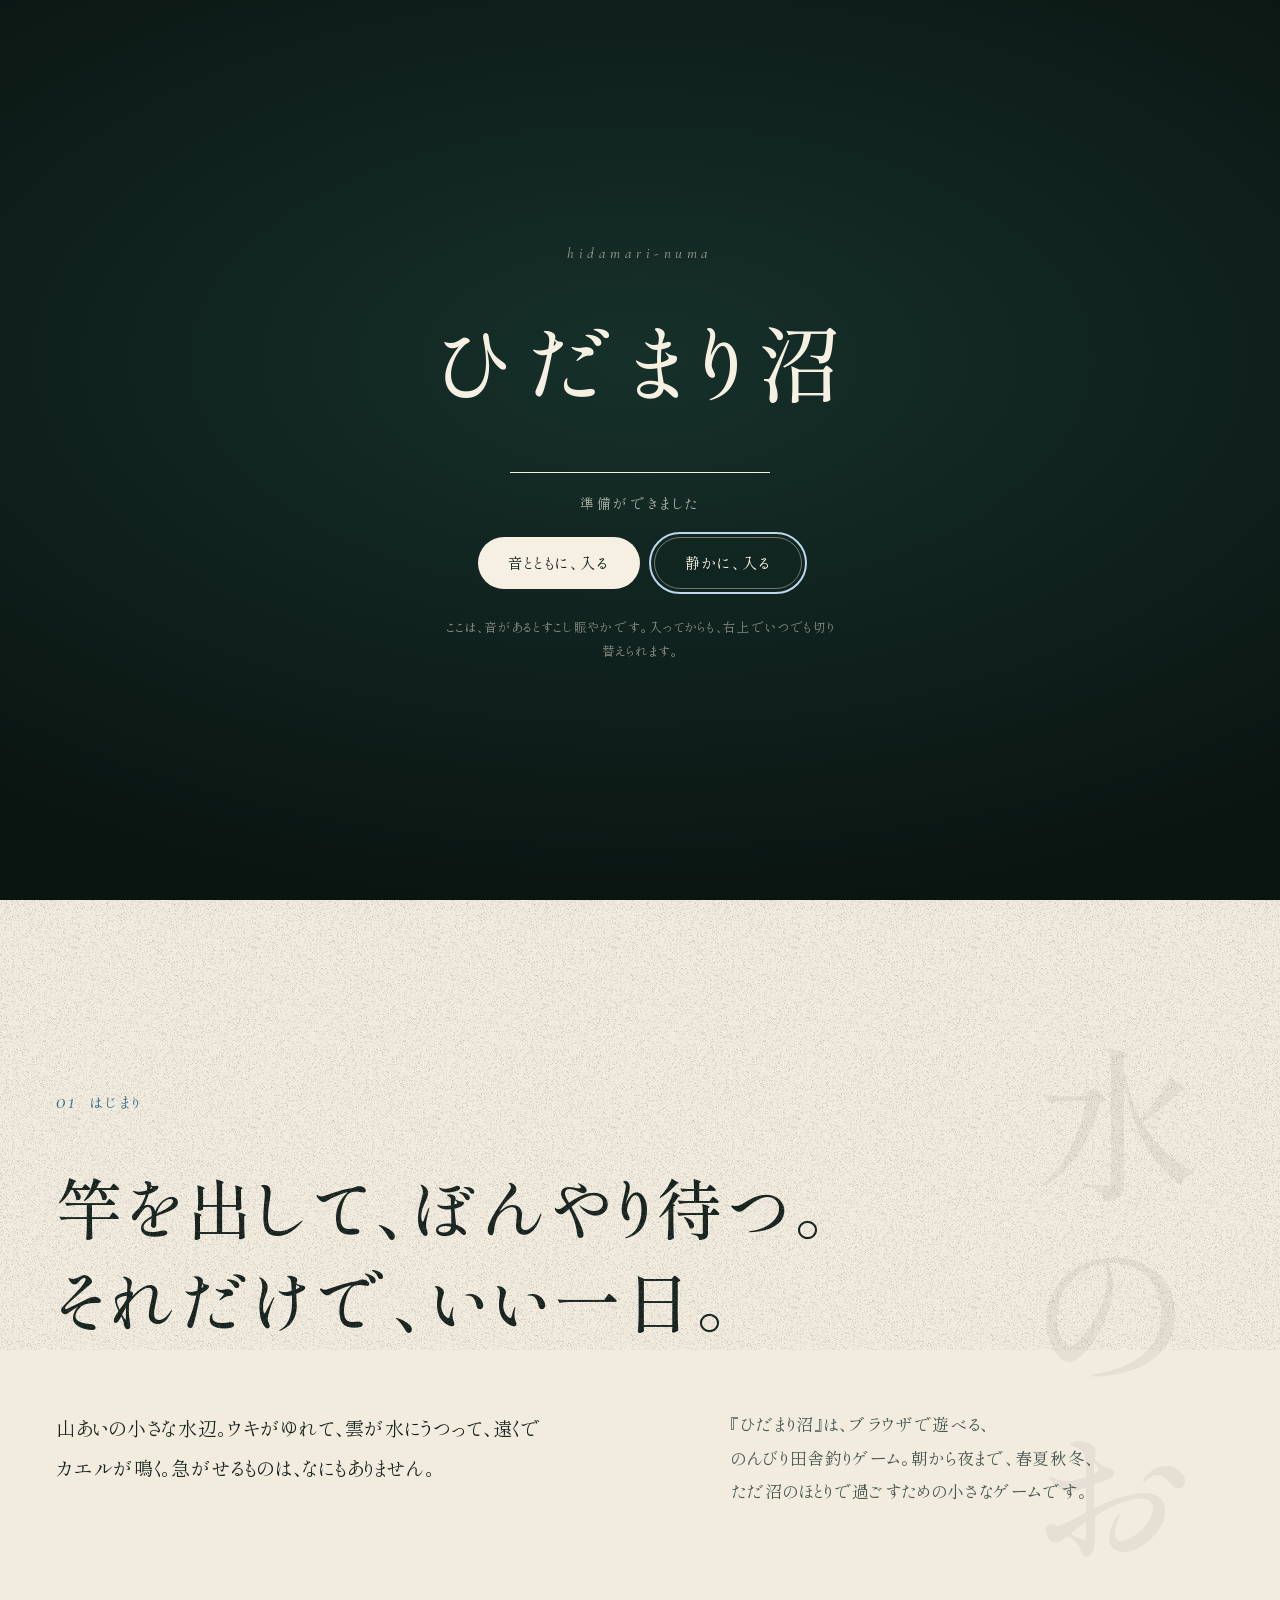
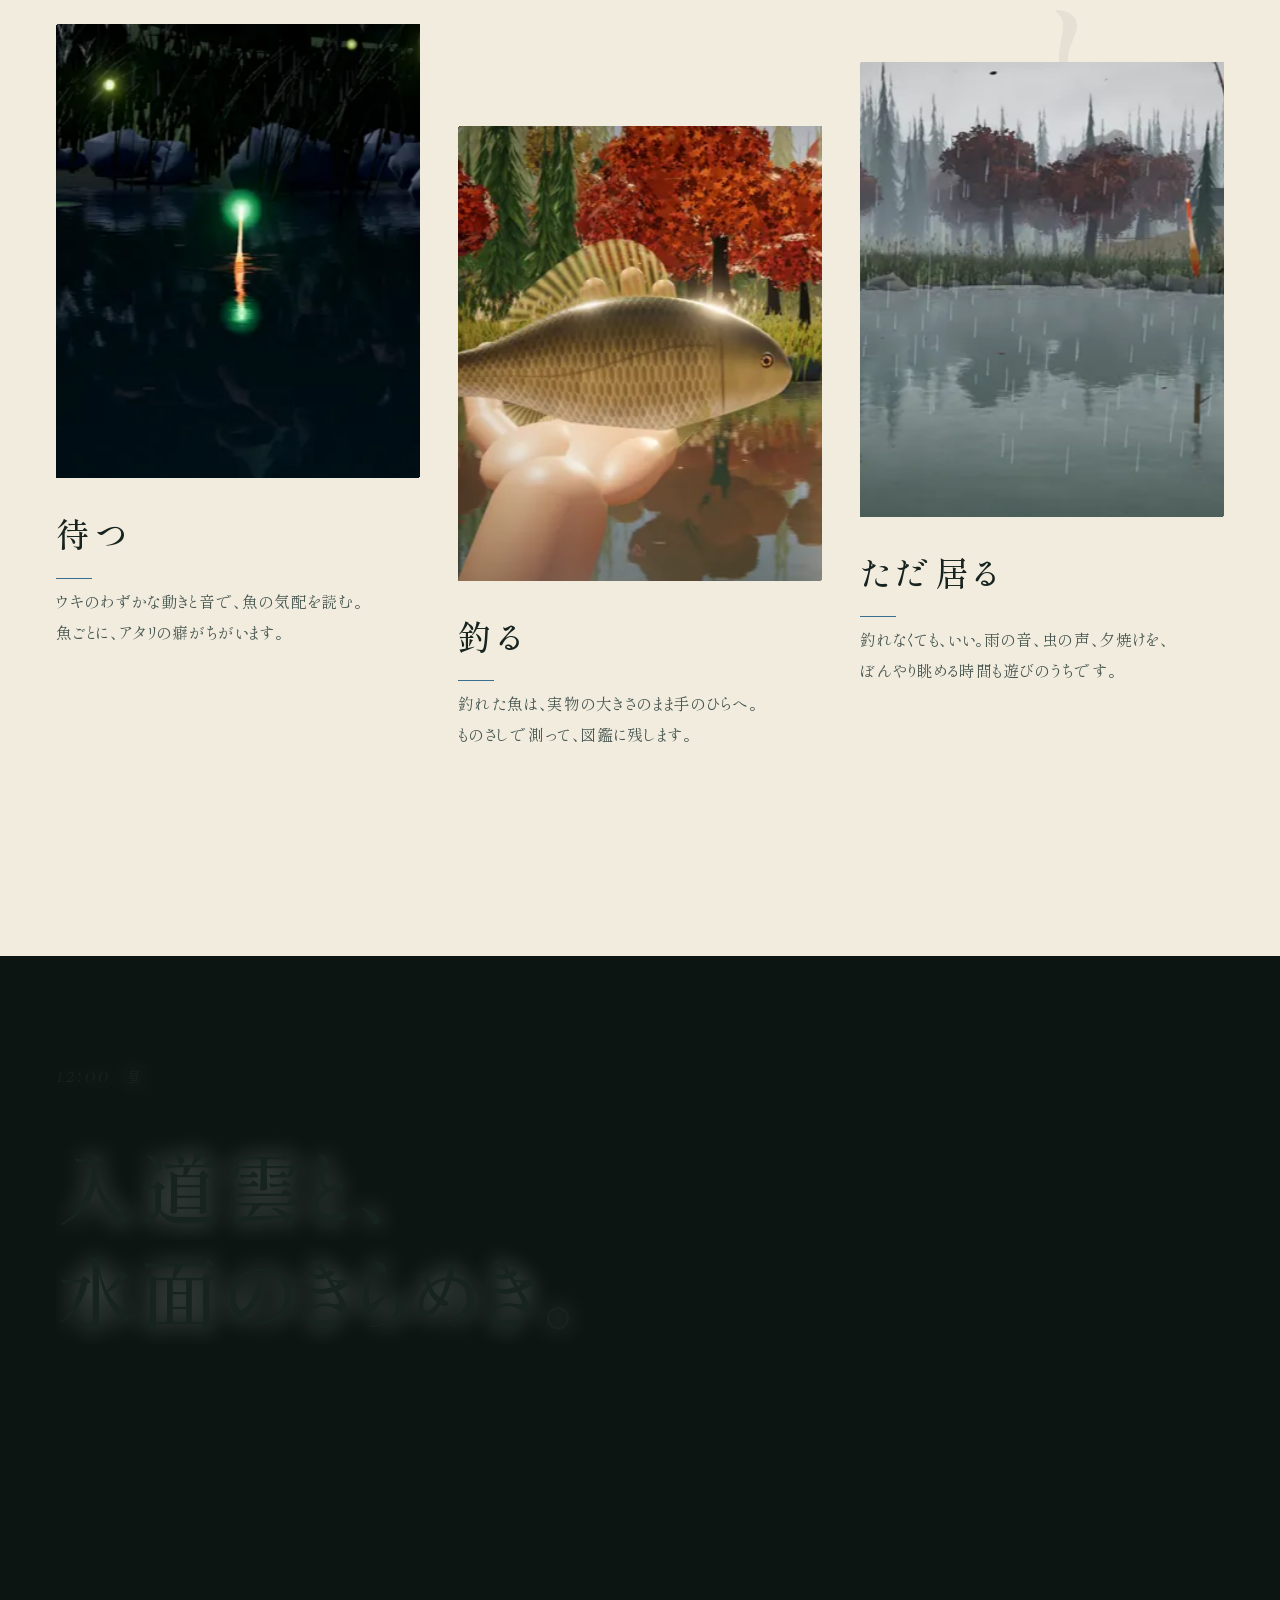
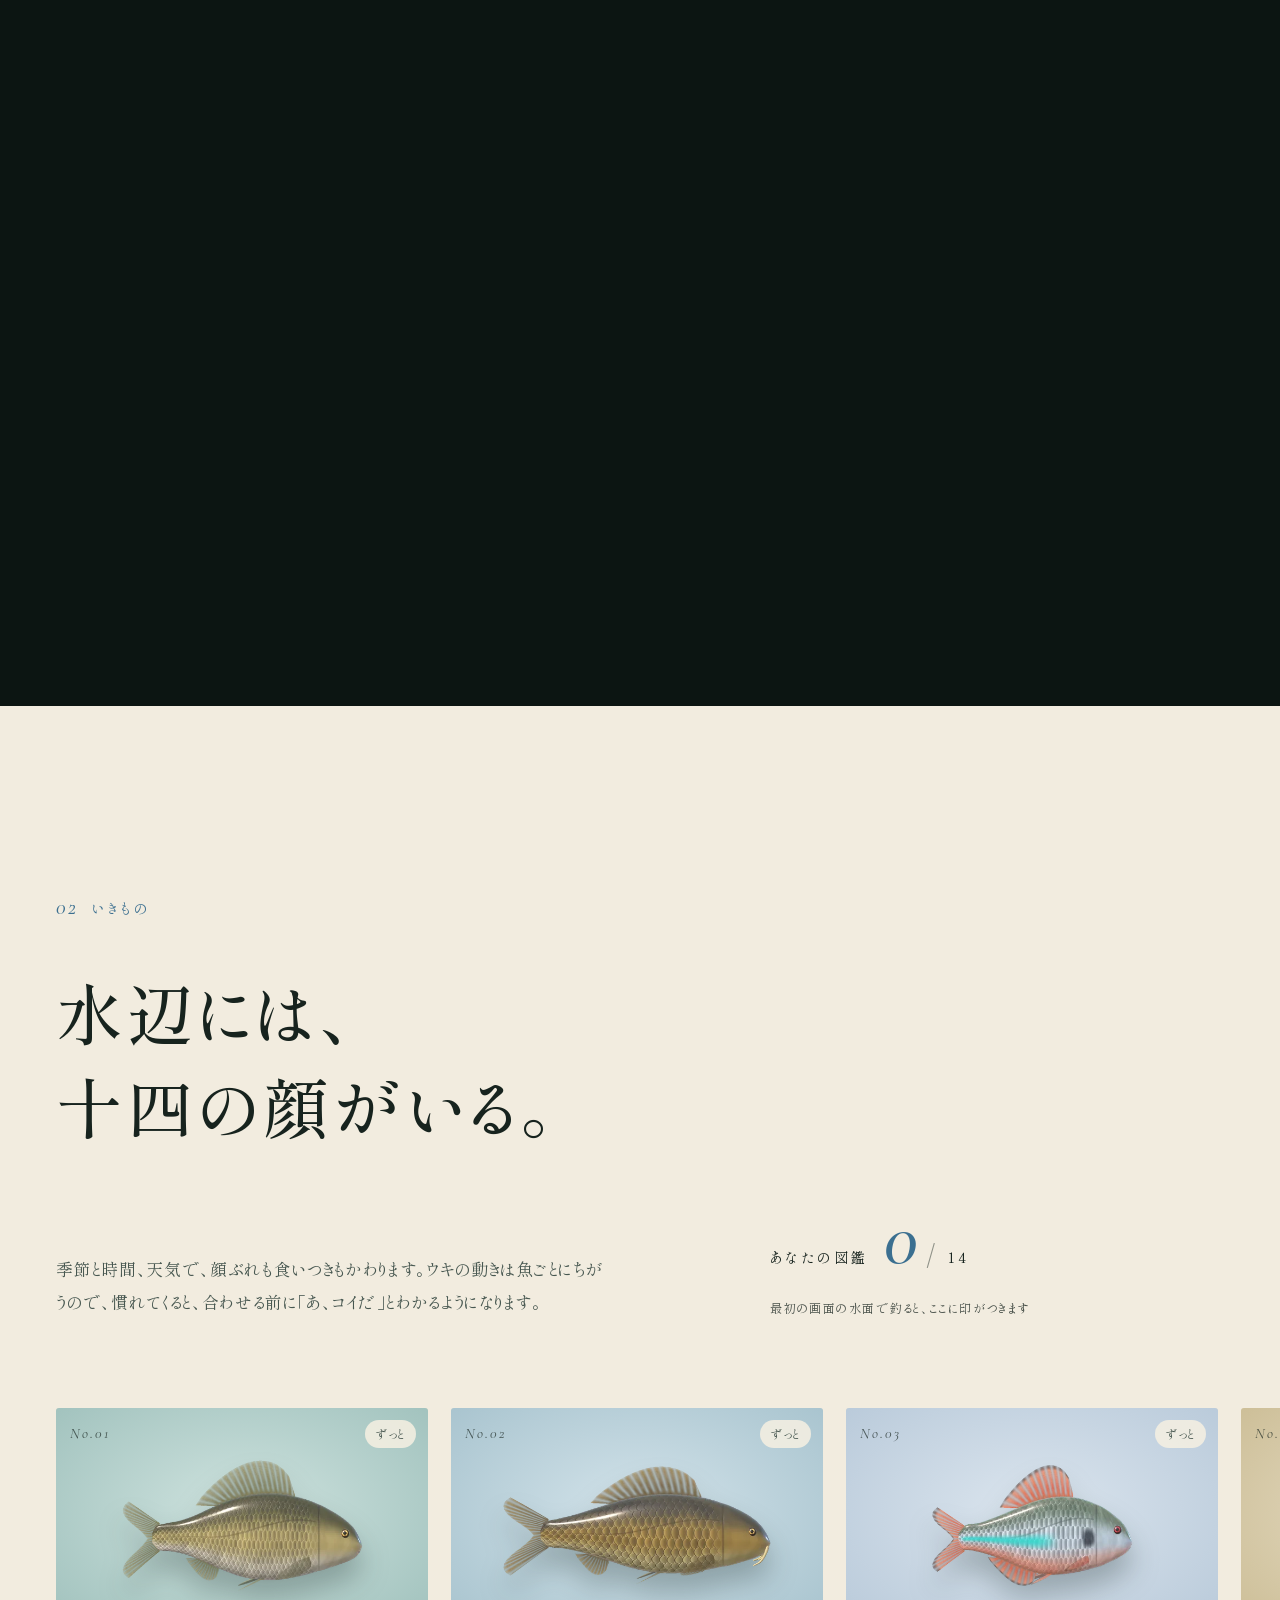
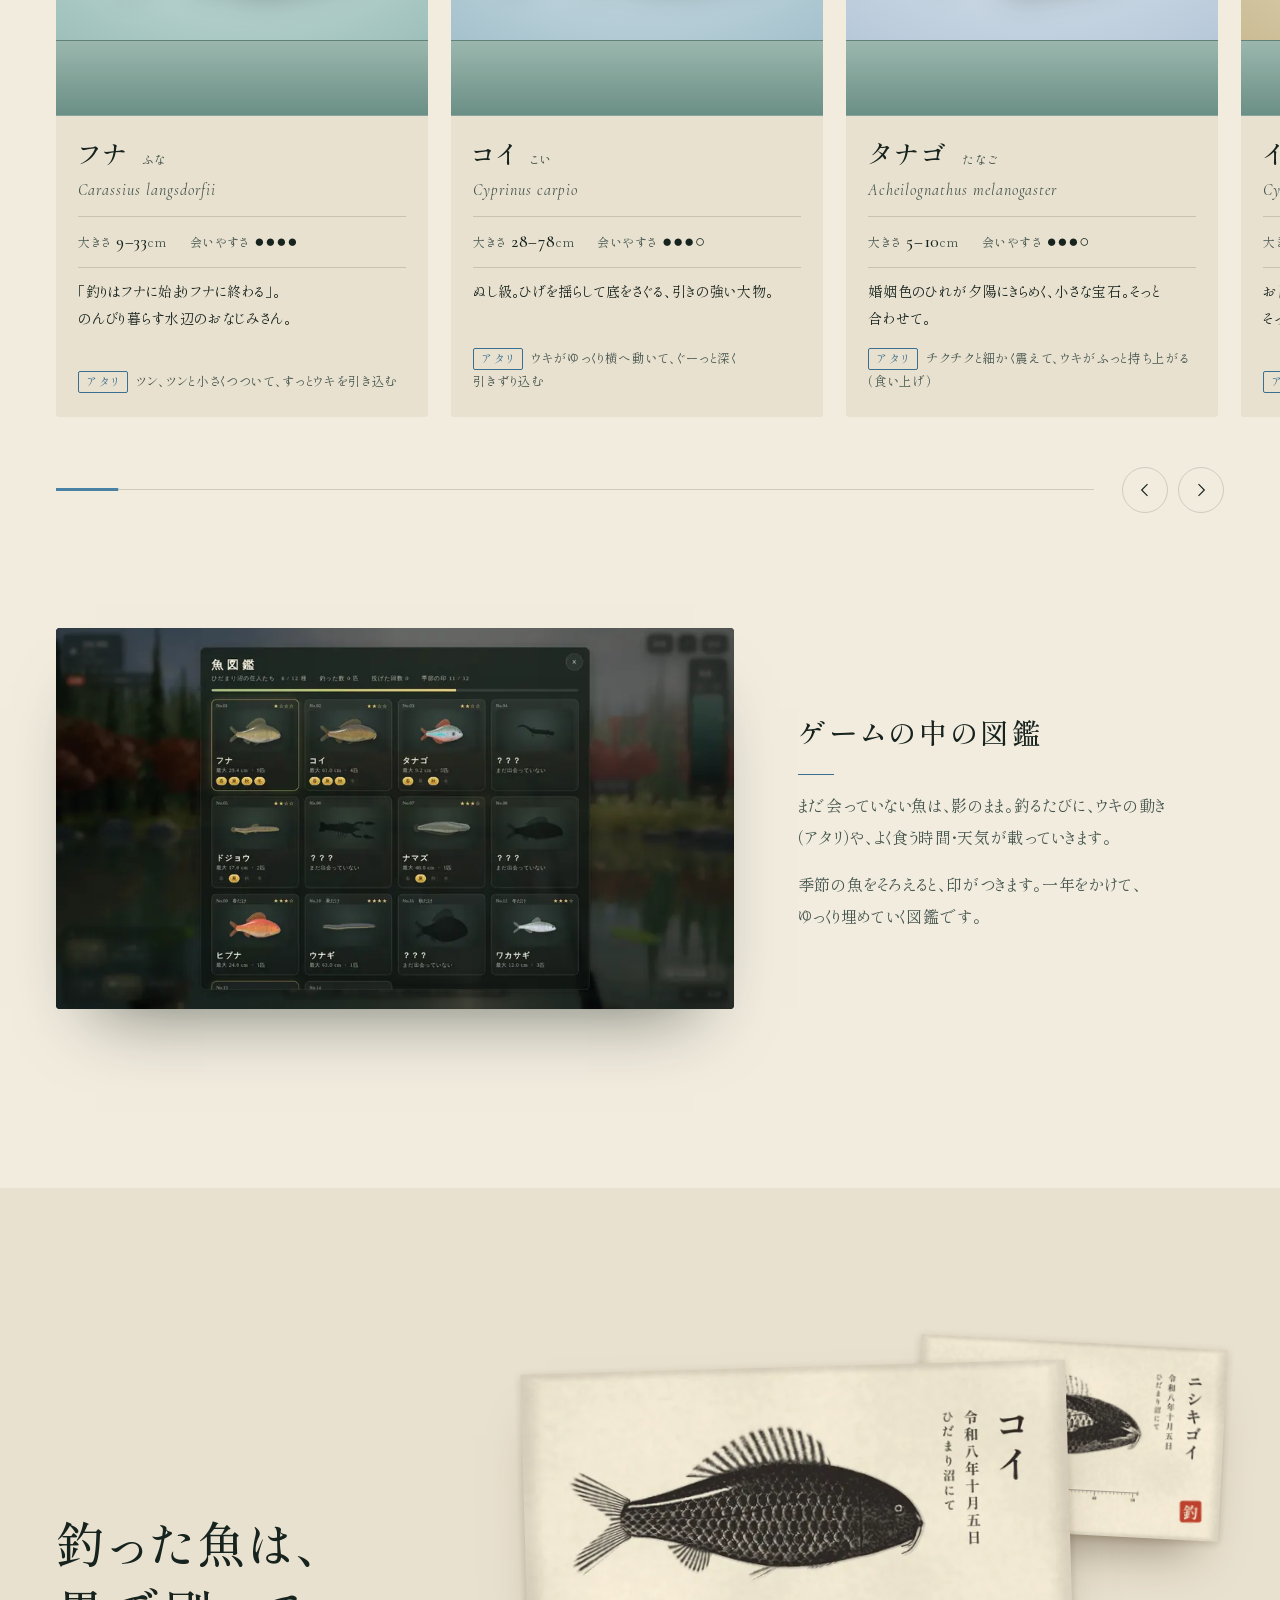
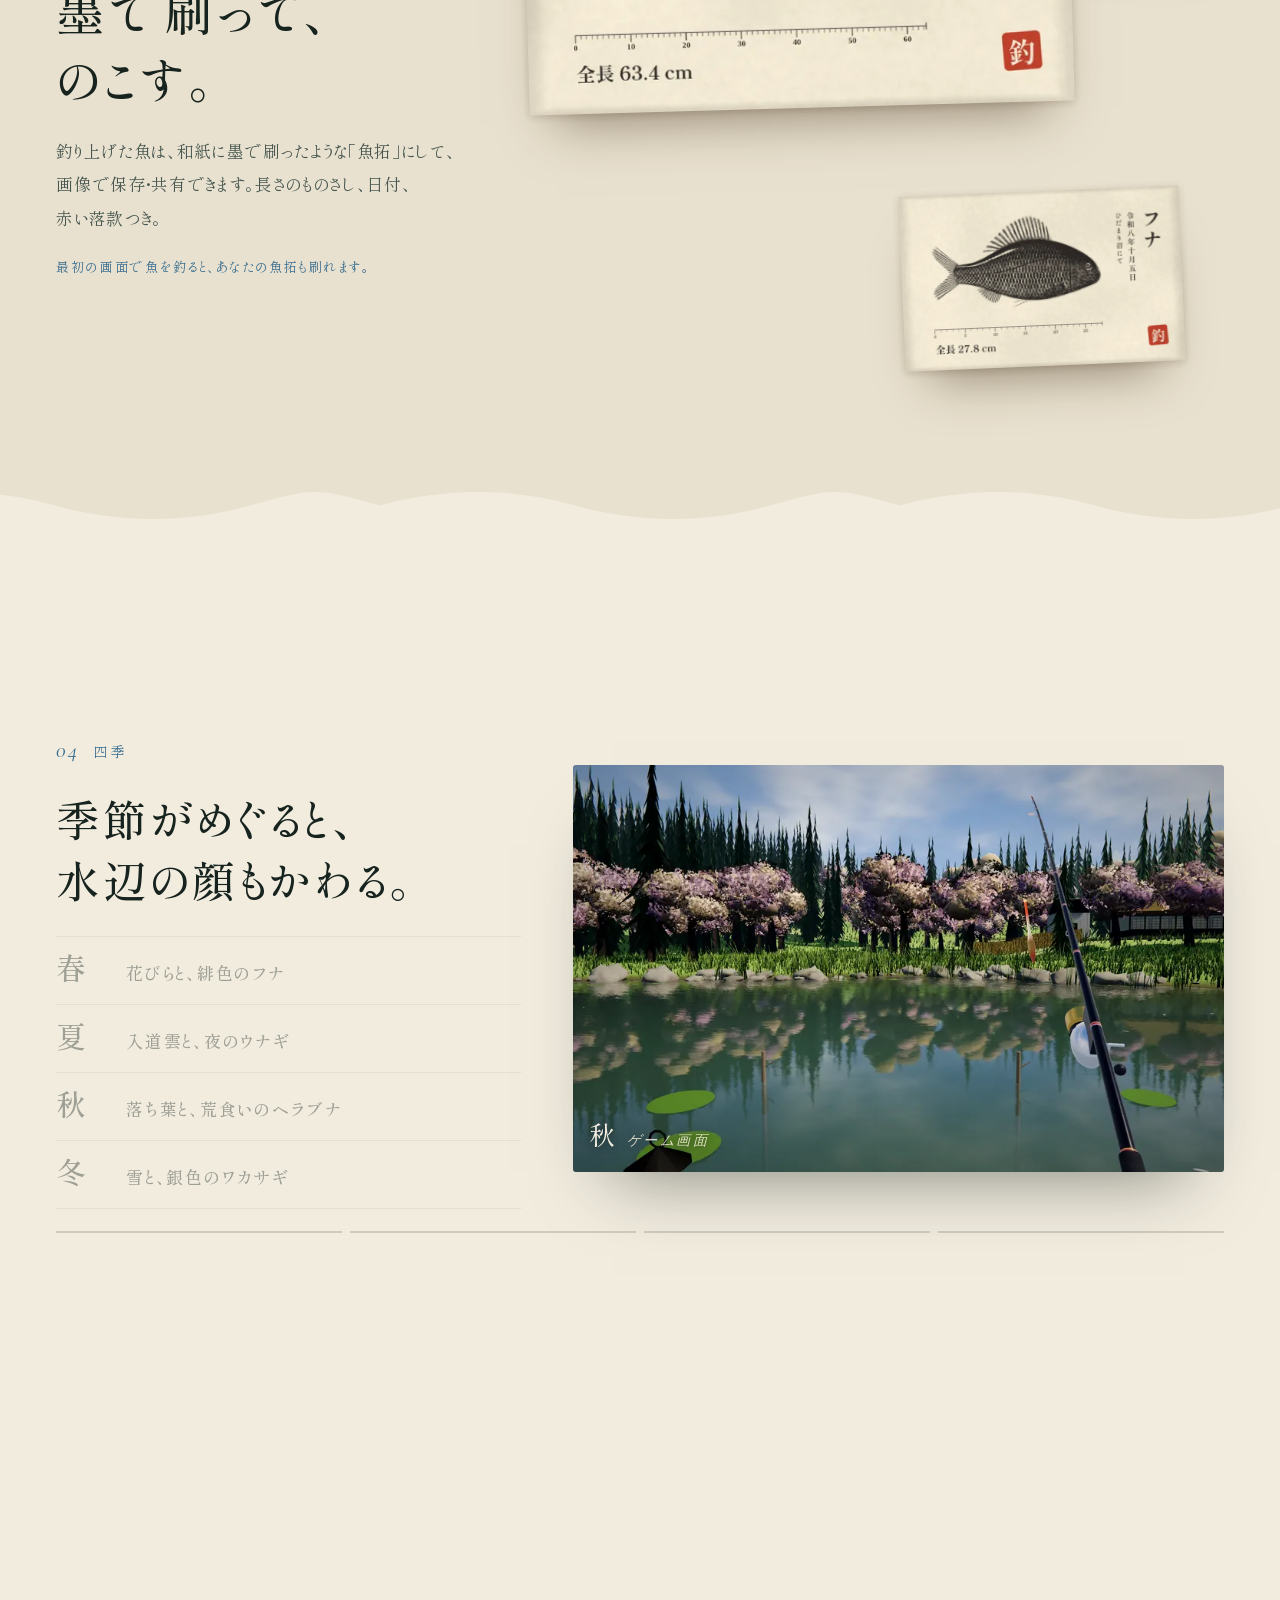
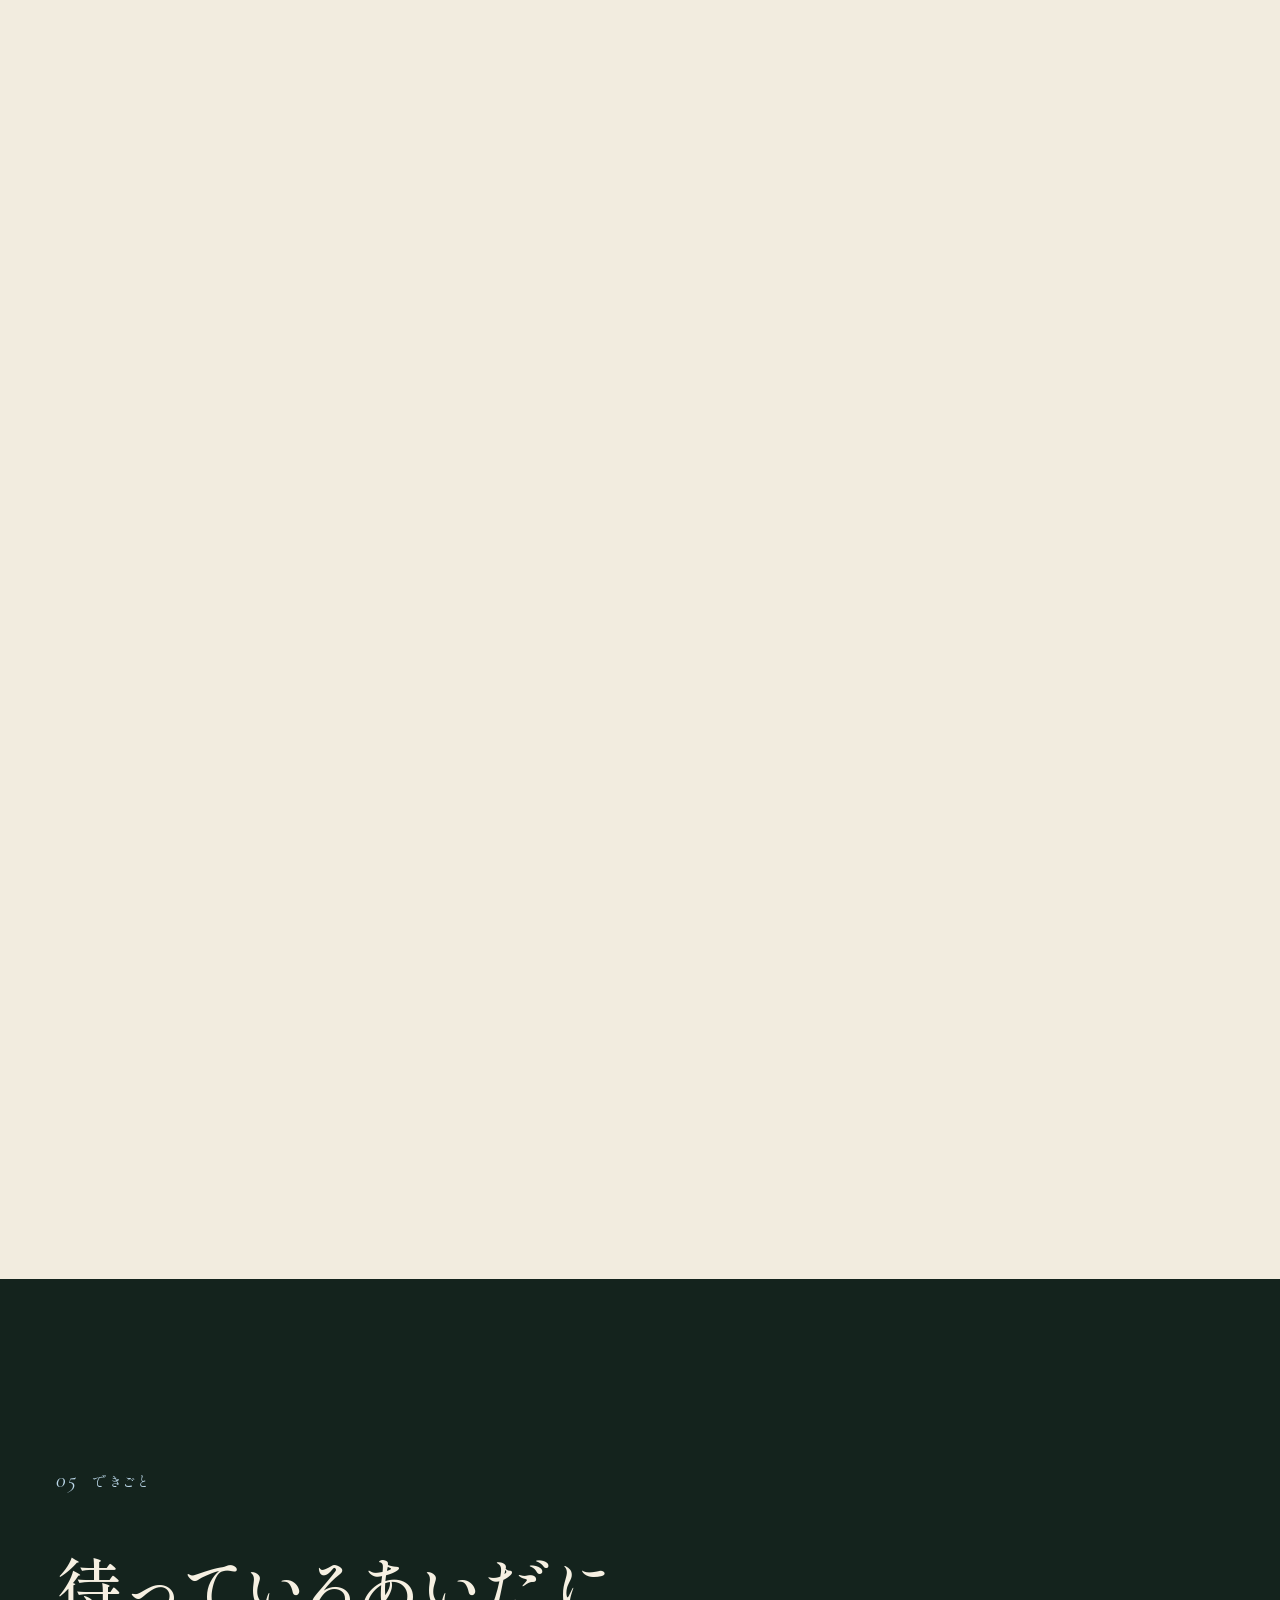
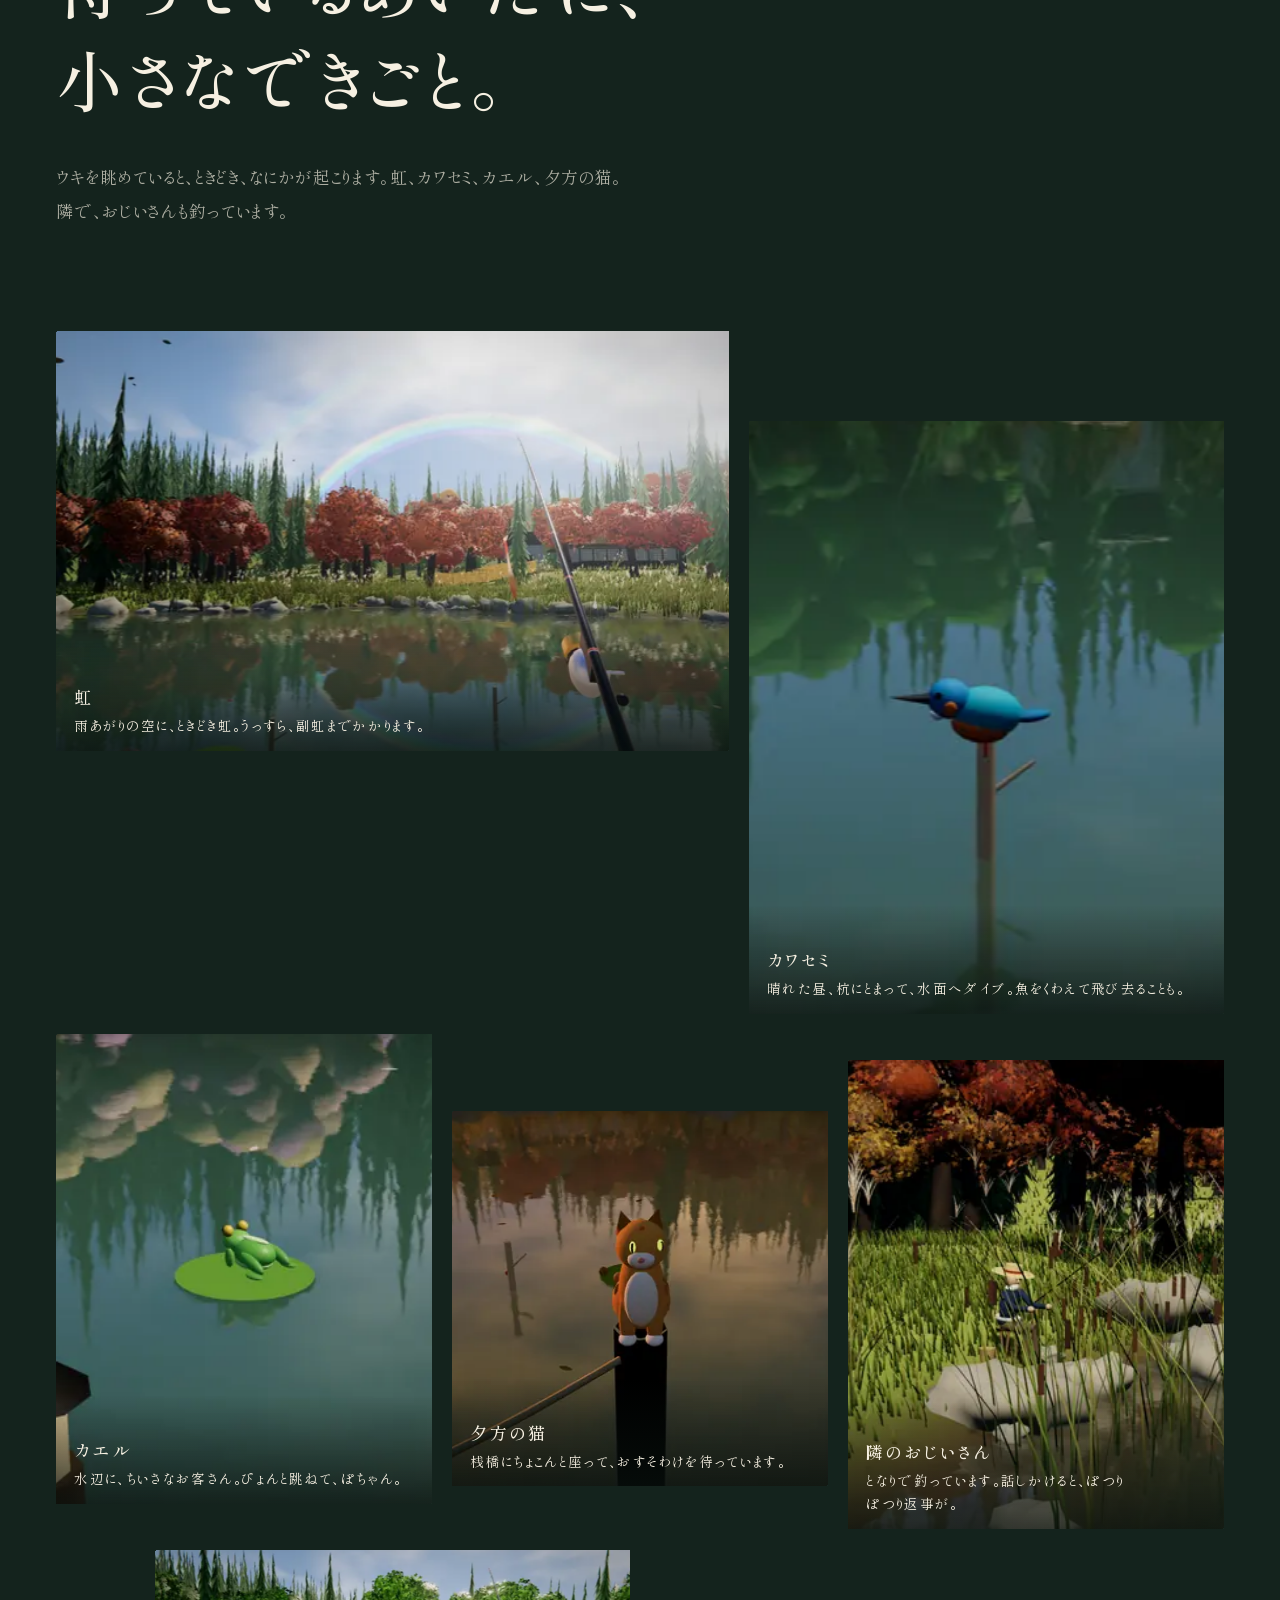
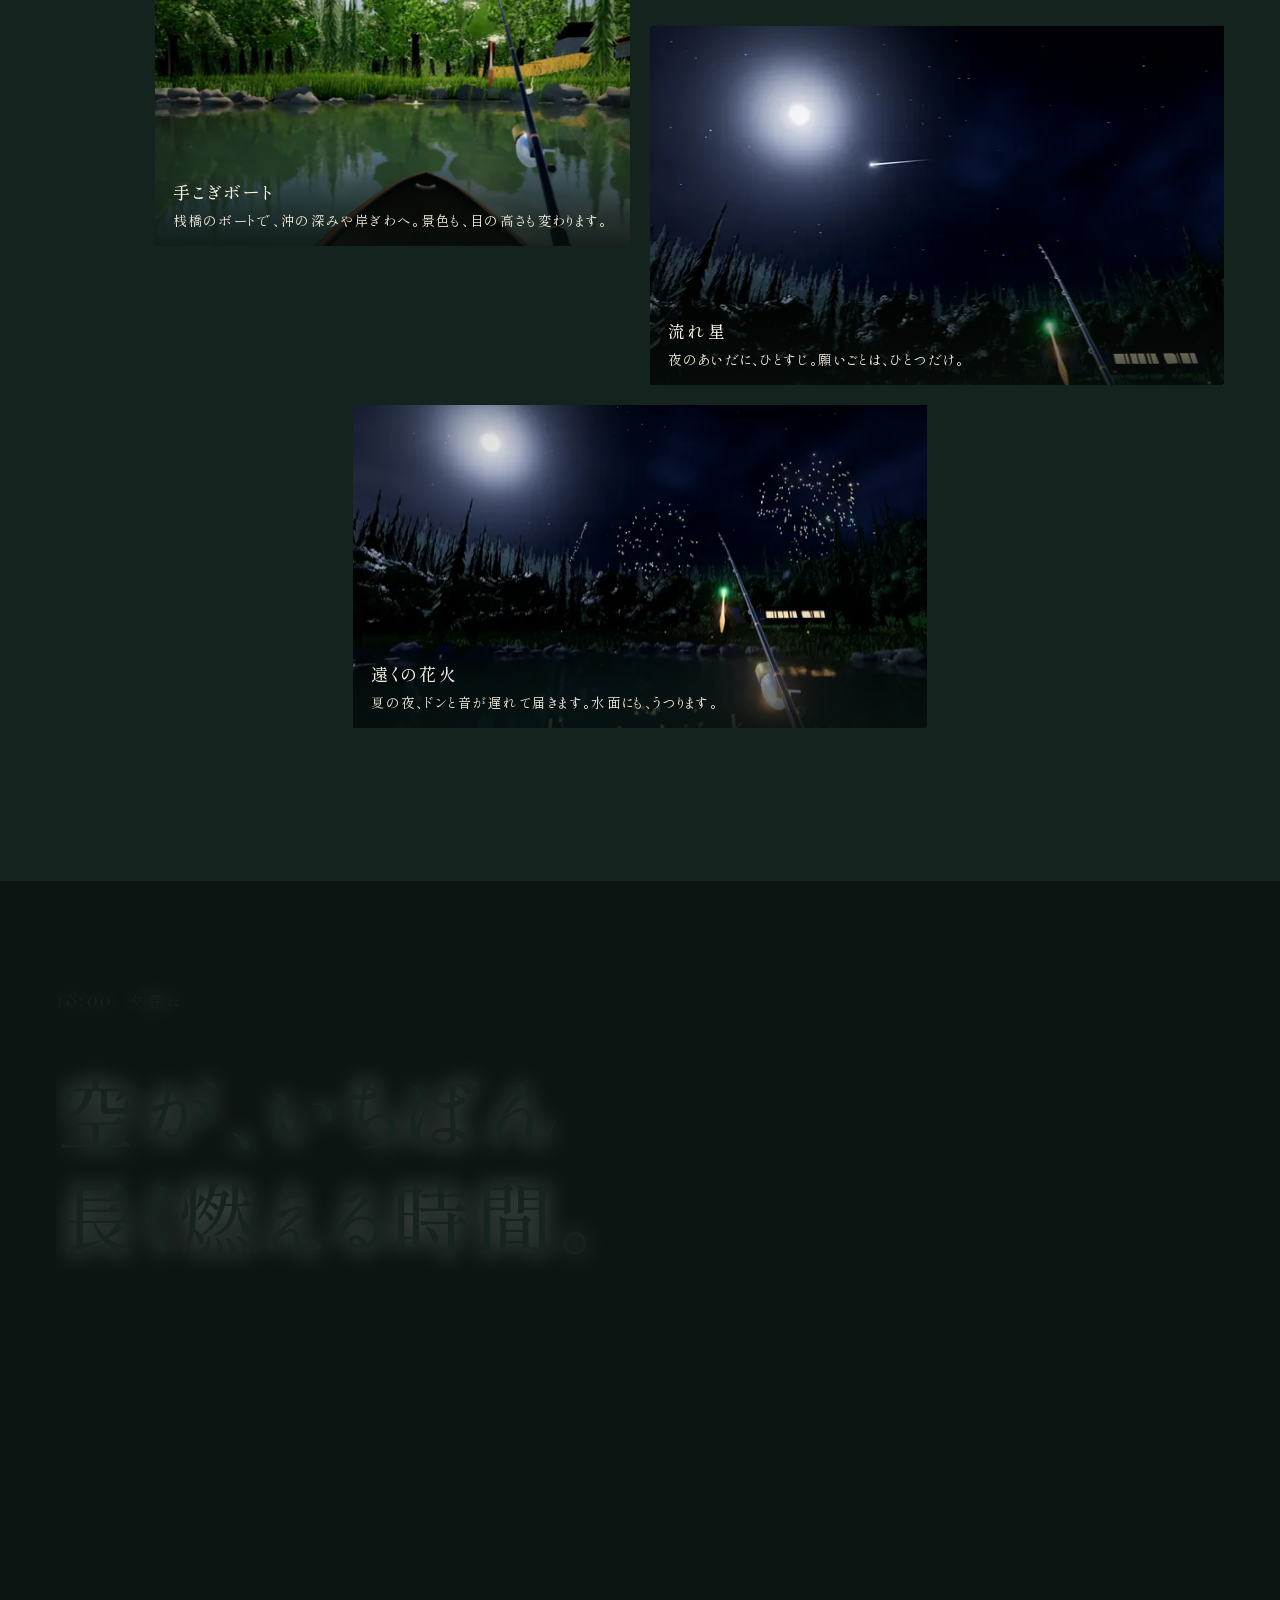
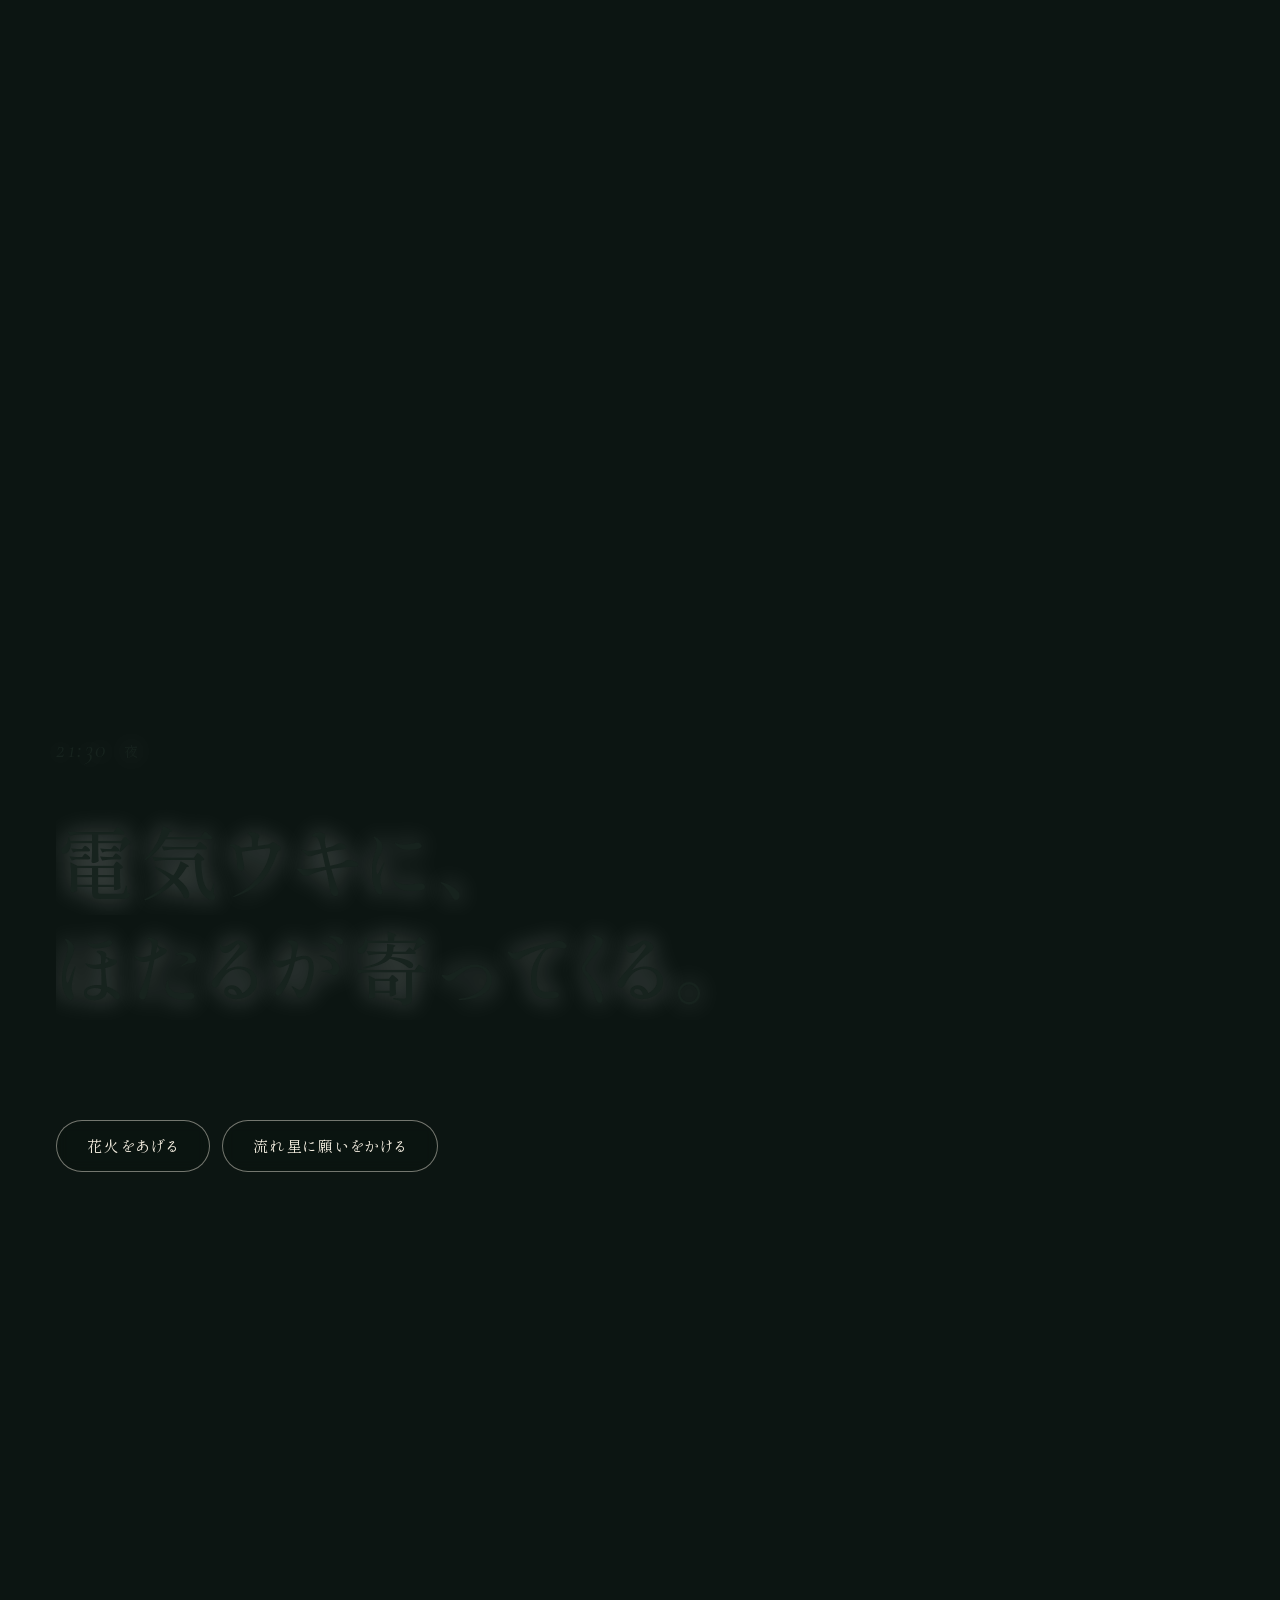
==== commit 48f6132d: "文言の調整: 説明文の「沼」を「水辺」に（名前「ひだまり沼」はそのまま） Co-Authored-By: Claude Sonnet 5.5 <noreply@anthropic.com> Claud" ====
--- a/index.html
+++ b/index.html
@@ -1,29 +1,38 @@
 <!doctype html>
 <html lang="ja" data-season="autumn" class="no-js">
 <head>
+<!-- Google tag (gtag.js) -->
+<script async src="https://www.googletagmanager.com/gtag/js?id=G-F99WCYYQ37"></script>
+<script>
+  window.dataLayer = window.dataLayer || [];
+  function gtag(){dataLayer.push(arguments);}
+  gtag('js', new Date());
+
+  gtag('config', 'G-F99WCYYQ37');
+</script>
 <meta charset="utf-8">
 <meta name="viewport" content="width=device-width, initial-scale=1, viewport-fit=cover">
-<title>ひだまり沼 — 一日、沼のほとりで。のんびり田舎釣りゲーム</title>
-<meta name="description" content="山あいの小さな沼で、ウキを浮かべてぼんやり待つ。朝から夜まで、春夏秋冬。ブラウザで遊べる、のんびり田舎釣りゲーム「ひだまり沼」の紹介ページです。">
+<title>ひだまり沼 — 一日、水のそばで。のんびり田舎釣りゲーム</title>
+<meta name="description" content="山あいの小さな水辺で、ウキを浮かべてぼんやり待つ。朝から夜まで、春夏秋冬。ブラウザで遊べる、のんびり田舎釣りゲーム「ひだまり沼」の紹介ページです。">
 <meta name="theme-color" content="#0d1a17">
 <meta name="color-scheme" content="light dark">
 <link rel="canonical" href="https://seicolor.github.io/hidamari-numa-site/">
 <meta property="og:url" content="https://seicolor.github.io/hidamari-numa-site/">
 <meta property="og:site_name" content="ひだまり沼">
 <meta property="og:type" content="website">
-<meta property="og:title" content="ひだまり沼 — 一日、沼のほとりで。">
+<meta property="og:title" content="ひだまり沼 — 一日、水のそばで。">
 <meta property="og:description" content="朝から夜まで、春夏秋冬。ブラウザで遊べる、のんびり田舎釣りゲーム。">
 <meta property="og:image" content="https://seicolor.github.io/hidamari-numa-site/assets/img/og.jpg">
 <meta property="og:image:type" content="image/jpeg">
 <meta property="og:image:width" content="1200">
 <meta property="og:image:height" content="630">
-<meta property="og:image:alt" content="秋の夕ぐれ、紅葉の森にかこまれた沼にウキを浮かべる、ゲームの画面">
+<meta property="og:image:alt" content="秋の夕ぐれ、紅葉の森にかこまれた水辺にウキを浮かべる、ゲームの画面">
 <meta property="og:locale" content="ja_JP">
 <meta name="twitter:card" content="summary_large_image">
-<meta name="twitter:title" content="ひだまり沼 — 一日、沼のほとりで。">
+<meta name="twitter:title" content="ひだまり沼 — 一日、水のそばで。">
 <meta name="twitter:description" content="朝から夜まで、春夏秋冬。ブラウザで遊べる、のんびり田舎釣りゲーム。">
 <meta name="twitter:image" content="https://seicolor.github.io/hidamari-numa-site/assets/img/og.jpg">
-<meta name="twitter:image:alt" content="秋の夕ぐれ、紅葉の森にかこまれた沼にウキを浮かべる、ゲームの画面">
+<meta name="twitter:image:alt" content="秋の夕ぐれ、紅葉の森にかこまれた水辺にウキを浮かべる、ゲームの画面">
 <link rel="icon" href="assets/img/favicon.svg" type="image/svg+xml">
 <link rel="preload" href="assets/fonts/shippori-mincho-400.woff2" as="font" type="font/woff2" crossorigin>
 <link rel="preload" href="assets/fonts/shippori-mincho-500.woff2" as="font" type="font/woff2" crossorigin>
@@ -46,7 +55,7 @@
 <link rel="stylesheet" href="css/style.css">
 <script>document.documentElement.classList.remove('no-js');setTimeout(function(){if(!window.__booted)document.documentElement.classList.add('no-js')},9000);</script>
 <script type="application/ld+json">
-{"@context":"https://schema.org","@type":"VideoGame","name":"ひだまり沼","alternateName":"Hidamari-numa","description":"山あいの小さな沼で、ウキを浮かべてぼんやり待つ、のんびり田舎釣りゲーム。","genre":["Fishing","Relaxing"],"inLanguage":"ja","applicationCategory":"Game","operatingSystem":"Web browser","playMode":"SinglePlayer","offers":{"@type":"Offer","price":"0","priceCurrency":"JPY"},"url":"https://seicolor.github.io/hidamari-numa-site/","image":"https://seicolor.github.io/hidamari-numa-site/assets/img/og.jpg"}
+{"@context":"https://schema.org","@type":"VideoGame","name":"ひだまり沼","alternateName":"Hidamari-numa","description":"山あいの小さな水辺で、ウキを浮かべてぼんやり待つ、のんびり田舎釣りゲーム。","genre":["Fishing","Relaxing"],"inLanguage":"ja","applicationCategory":"Game","operatingSystem":"Web browser","playMode":"SinglePlayer","offers":{"@type":"Offer","price":"0","priceCurrency":"JPY"},"url":"https://seicolor.github.io/hidamari-numa-site/","image":"https://seicolor.github.io/hidamari-numa-site/assets/img/og.jpg"}
 </script>
 </head>
 <body class="is-loading">
@@ -58,12 +67,12 @@
     <p class="gate-en" lang="en">Hidamari-numa</p>
     <h2 id="gate-title" class="gate-title">ひだまり沼</h2>
     <div class="gate-bar" aria-hidden="true"><i></i></div>
-    <p class="gate-msg" id="gate-msg">沼の水をためています</p>
+    <p class="gate-msg" id="gate-msg">水をためています</p>
     <div class="gate-actions" id="gate-actions" hidden>
       <button type="button" class="btn btn-solid" data-enter="sound">音とともに、入る</button>
       <button type="button" class="btn btn-ghost" data-enter="quiet">静かに、入る</button>
     </div>
-    <p class="gate-note">この沼は、音があるとすこし賑やかです。入ってからも、右上でいつでも切り替えられます。</p>
+    <p class="gate-note">ここは、音があるとすこし賑やかです。入ってからも、右上でいつでも切り替えられます。</p>
   </div>
 </div>
 
@@ -96,7 +105,7 @@
       <svg viewBox="0 0 24 16" width="24" height="16" aria-hidden="true"><g class="bars"><rect x="2" y="6" width="2" height="4" rx="1"/><rect x="7" y="3" width="2" height="10" rx="1"/><rect x="12" y="0" width="2" height="16" rx="1"/><rect x="17" y="4" width="2" height="8" rx="1"/><rect x="22" y="6" width="2" height="4" rx="1"/></g></svg>
       <span class="nav-sound-l" id="sound-l">音 オフ</span>
     </button>
-    <a class="nav-cta" href="#play" data-magnet><span>あそぶ</span></a>
+    <a class="nav-cta" href="play/?place=numa&amp;go=1" data-magnet><span>あそぶ</span></a>
   </div>
 </header>
 
@@ -121,10 +130,10 @@
 <!-- ============ 朝（ヒーロー） ============ -->
 <section id="hero" class="win hero" data-h0="6.1" data-h1="7.3" data-tone="light" aria-labelledby="hero-title">
   <div class="hero-frame" id="hero-frame">
-    <p class="hero-kicker"><span class="num">いま</span> <b id="hero-now">秋の朝</b>の沼</p>
+    <p class="hero-kicker"><span class="num">いま</span> <b id="hero-now">秋の朝</b>の水辺</p>
     <h1 class="hero-title" id="hero-title"><span class="sr">ひだまり沼</span><span class="ttl" aria-hidden="true"><span>ひ</span><span>だ</span><span>ま</span><span>り</span><span>沼</span></span></h1>
     <div class="hero-title mirror" aria-hidden="true"><span class="ttl"><span>ひ</span><span>だ</span><span>ま</span><span>り</span><span>沼</span></span></div>
-    <p class="hero-sub">一日、沼のほとりで。</p>
+    <p class="hero-sub">一日、水のそばで。</p>
     <p class="hero-en" lang="en"><em>A quiet fishing game — drawn entirely in code.</em></p>
 
     <canvas id="rodfx" aria-hidden="true"></canvas>
@@ -147,7 +156,7 @@
       <span class="ln"><span><span class="wd">それだけで、</span><span class="wd">いい一日。</span></span></span>
     </h2>
     <div class="story-cols">
-      <p class="lead rv">山あいの小さな沼。ウキがゆれて、雲が水にうつって、遠くでカエルが鳴く。急がせるものは、なにもありません。</p>
+      <p class="lead rv">山あいの小さな水辺。ウキがゆれて、雲が水にうつって、遠くでカエルが鳴く。急がせるものは、なにもありません。</p>
       <p class="rv d1">『ひだまり沼』は、ブラウザで遊べる、のんびり田舎釣りゲーム。朝から夜まで、春夏秋冬、ただ沼のほとりで過ごすための小さなゲームです。</p>
     </div>
 
@@ -161,7 +170,7 @@
         <div class="pt"><span class="k">釣る</span><p>釣れた魚は、実物の大きさのまま手のひらへ。ものさしで測って、図鑑に残します。</p></div>
       </li>
       <li class="pillar p3">
-        <figure class="ph" data-par="0.1"><img src="assets/img/rain-pond-800.webp" srcset="assets/img/rain-pond-800.webp 800w, assets/img/rain-pond-1400.webp 1400w" sizes="(max-width: 760px) 90vw, 30vw" width="1400" height="788" alt="雨がふる沼の水面" loading="lazy" decoding="async"></figure>
+        <figure class="ph" data-par="0.1"><img src="assets/img/rain-pond-800.webp" srcset="assets/img/rain-pond-800.webp 800w, assets/img/rain-pond-1400.webp 1400w" sizes="(max-width: 760px) 90vw, 30vw" width="1400" height="788" alt="雨がふる水辺の水面" loading="lazy" decoding="async"></figure>
         <div class="pt"><span class="k">ただ居る</span><p>釣れなくても、いい。雨の音、虫の声、夕焼けを、ぼんやり眺める時間も遊びのうちです。</p></div>
       </li>
     </ul>
@@ -181,7 +190,7 @@
 <section id="fish" class="paper fish" data-h0="14.0" data-h1="15.4">
   <div class="wrap fish-head">
     <p class="eyebrow rv"><span class="num">02</span><span>いきもの</span></p>
-    <h2 class="sec-title"><span class="ln"><span><span class="wd">沼には、</span></span></span><span class="ln"><span><span class="wd">十四の</span><span class="wd">顔がいる。</span></span></span></h2>
+    <h2 class="sec-title"><span class="ln"><span><span class="wd">水辺には、</span></span></span><span class="ln"><span><span class="wd">十四の</span><span class="wd">顔がいる。</span></span></span></h2>
     <div class="fish-intro">
       <p class="rv">季節と時間、天気で、顔ぶれも食いつきもかわります。ウキの動きは魚ごとにちがうので、慣れてくると、合わせる前に「あ、コイだ」とわかるようになります。</p>
       <p class="fish-count rv d1">あなたの図鑑<b id="fish-count">0</b><i>/</i>14<small>最初の画面の水面で釣ると、ここに印がつきます</small></p>
@@ -200,7 +209,7 @@
           <h3>フナ<small>ふな</small></h3>
           <p class="latin">Carassius langsdorfii</p>
           <p class="meta"><span>大きさ <b>9–33</b>cm</span><span>会いやすさ <b>●●●●</b></span></p>
-          <p class="desc">「釣りはフナに始まりフナに終わる」。のんびり暮らす沼のおなじみさん。</p>
+          <p class="desc">「釣りはフナに始まりフナに終わる」。のんびり暮らす水辺のおなじみさん。</p>
           <p class="bite"><span>アタリ</span>ツン、ツンと小さくつついて、すっとウキを引き込む</p>
         </div>
       </li>
@@ -214,7 +223,7 @@
           <h3>コイ<small>こい</small></h3>
           <p class="latin">Cyprinus carpio</p>
           <p class="meta"><span>大きさ <b>28–78</b>cm</span><span>会いやすさ <b>●●●○</b></span></p>
-          <p class="desc">沼のぬし級。ひげを揺らして底をさぐる、引きの強い大物。</p>
+          <p class="desc">ぬし級。ひげを揺らして底をさぐる、引きの強い大物。</p>
           <p class="bite"><span>アタリ</span>ウキがゆっくり横へ動いて、ぐーっと深く引きずり込む</p>
         </div>
       </li>
@@ -284,7 +293,7 @@
           <h3>ナマズ<small>なまず</small></h3>
           <p class="latin">Silurus asotus</p>
           <p class="meta"><span>大きさ <b>28–62</b>cm</span><span>会いやすさ <b>●●○○</b></span></p>
-          <p class="desc">雷雨の前に騒ぐと言われる沼のぬし。ぬるぬる、のっそり。</p>
+          <p class="desc">雷雨の前に騒ぐと言われる水辺のぬし。ぬるぬる、のっそり。</p>
           <p class="bite"><span>アタリ</span>ゴンッと重く突いて、ウキごと一気に引き込む</p>
         </div>
       </li>
@@ -298,7 +307,7 @@
           <h3>ニシキゴイ<small>にしきごい</small></h3>
           <p class="latin">Cyprinus rubrofuscus</p>
           <p class="meta"><span>大きさ <b>35–66</b>cm</span><span>会いやすさ <b>●○○○</b></span></p>
-          <p class="desc">紅白の錦。出会えたらきっと良いことがある、沼の宝もの。</p>
+          <p class="desc">紅白の錦。出会えたらきっと良いことがある、水辺の宝もの。</p>
           <p class="bite"><span>アタリ</span>ふわっとウキを持ち上げてから、ぐいっと引き込む</p>
         </div>
       </li>
@@ -354,21 +363,21 @@
           <h3>ワカサギ<small>わかさぎ</small></h3>
           <p class="latin">Hypomesus nipponensis</p>
           <p class="meta"><span>大きさ <b>6–14</b>cm</span><span>会いやすさ <b>●●○○</b></span></p>
-          <p class="desc">冬の沼にだけやってくる、小さな銀色のさかな。冷たい水で、ちいさく群れる。</p>
+          <p class="desc">冬の水辺にだけやってくる、小さな銀色のさかな。冷たい水で、ちいさく群れる。</p>
           <p class="bite"><span>アタリ</span>コツコツと小さく震えて、ウキがふわっと動く</p>
         </div>
       </li>
       <li class="card" data-id="nushi" data-season="" tabindex="-1">
         <div class="card-img" style="--tint1:#d6dcc2;--tint2:#9ea882">
           <span class="card-no">No.13</span><span class="card-sea le">雨のときだけ</span>
-          <img src="assets/img/fish-nushi-600.webp" srcset="assets/img/fish-nushi-600.webp 600w, assets/img/fish-nushi-900.webp 900w" sizes="(max-width: 520px) 70vw, 340px" width="900" height="563" alt="沼のぬしの絵" loading="lazy" decoding="async" draggable="false">
-        </div>
-        <canvas class="card-bite" aria-hidden="true"></canvas>
-        <div class="card-body">
-          <h3>沼のぬし<small>ぬまのぬし</small></h3>
+          <img src="assets/img/fish-nushi-600.webp" srcset="assets/img/fish-nushi-600.webp 600w, assets/img/fish-nushi-900.webp 900w" sizes="(max-width: 520px) 70vw, 340px" width="900" height="563" alt="水辺のぬしの絵" loading="lazy" decoding="async" draggable="false">
+        </div>
+        <canvas class="card-bite" aria-hidden="true"></canvas>
+        <div class="card-body">
+          <h3>水辺のぬし<small>みずべのぬし</small></h3>
           <p class="latin">Silurus asotus (senex)</p>
           <p class="meta"><span>大きさ <b>88–118</b>cm</span><span>会いやすさ <b>●○○○</b></span></p>
-          <p class="desc">何十年も沼の底に棲むという、苔むした大ナマズ。雨の夜だけ、深みから姿をあらわす。</p>
+          <p class="desc">何十年も水の底に棲むという、苔むした大ナマズ。雨の夜だけ、深みから姿をあらわす。</p>
           <p class="bite"><span>アタリ</span>ウキが、ゆっくり、底へ引きずりこまれていく……</p>
         </div>
       </li>
@@ -429,19 +438,19 @@
     <div class="seasons-grid">
       <div class="seasons-text">
         <p class="eyebrow"><span class="num">04</span><span>四季</span></p>
-        <h2 class="sec-title" id="seasons-h"><span class="ln"><span><span class="wd">季節が</span><span class="wd">めぐると、</span></span></span><span class="ln"><span><span class="wd">沼の顔も</span><span class="wd">かわる。</span></span></span></h2>
+        <h2 class="sec-title" id="seasons-h"><span class="ln"><span><span class="wd">季節が</span><span class="wd">めぐると、</span></span></span><span class="ln"><span><span class="wd">水辺の顔も</span><span class="wd">かわる。</span></span></span></h2>
         <ol class="sea-list" id="sea-list">
           <li data-s="spring"><span class="sk">春</span><div><h3>花びらと、緋色のフナ</h3><p>桜の花びらが水面をすべります。産卵前で魚たちは活発。春だけ、ヒブナが緋色にかがやきます。</p></div></li>
           <li data-s="summer"><span class="sk">夏</span><div><h3>入道雲と、夜のウナギ</h3><p>セミの声、スイレンの花、遠くの花火。夜の泥のなかから、長い影がのっそり出てきます。</p></div></li>
           <li data-s="autumn"><span class="sk">秋</span><div><h3>落ち葉と、荒食いのヘラブナ</h3><p>紅葉が水面にうつり、虫が鳴きます。ヘラブナが、エサをふわっと吸いこむ季節。</p></div></li>
-          <li data-s="winter"><span class="sk">冬</span><div><h3>雪と、銀色のワカサギ</h3><p>音がすっと遠のく、しんと冷えた沼。小さな銀色の群れが、深いところに沈んでいます。</p></div></li>
+          <li data-s="winter"><span class="sk">冬</span><div><h3>雪と、銀色のワカサギ</h3><p>音がすっと遠のく、しんと冷えた水辺。小さな銀色の群れが、深いところに沈んでいます。</p></div></li>
         </ol>
       </div>
       <div class="seasons-stage" id="sea-stage">
-        <figure class="sea-fig" data-s="spring"><img src="assets/img/spring-day-1400.webp" srcset="assets/img/spring-day-1000.webp 1000w, assets/img/spring-day-1400.webp 1400w, assets/img/spring-day-2000.webp 2000w" sizes="(max-width: 900px) 92vw, 58vw" width="2000" height="1125" alt="春の沼。桜の花びらがまう" loading="lazy" decoding="async"></figure>
-        <figure class="sea-fig" data-s="summer"><img src="assets/img/summer-day-1400.webp" srcset="assets/img/summer-day-1000.webp 1000w, assets/img/summer-day-1400.webp 1400w, assets/img/summer-day-2000.webp 2000w" sizes="(max-width: 900px) 92vw, 58vw" width="2000" height="1125" alt="夏の沼。濃い緑とスイレン" loading="lazy" decoding="async"></figure>
-        <figure class="sea-fig" data-s="autumn"><img src="assets/img/autumn-day-1400.webp" srcset="assets/img/autumn-day-1000.webp 1000w, assets/img/autumn-day-1400.webp 1400w, assets/img/autumn-day-2000.webp 2000w" sizes="(max-width: 900px) 92vw, 58vw" width="2000" height="1125" alt="秋の沼。紅葉が水面にうつる" loading="lazy" decoding="async"></figure>
-        <figure class="sea-fig" data-s="winter"><img src="assets/img/winter-day-1400.webp" srcset="assets/img/winter-day-1000.webp 1000w, assets/img/winter-day-1400.webp 1400w, assets/img/winter-day-2000.webp 2000w" sizes="(max-width: 900px) 92vw, 58vw" width="2000" height="1125" alt="冬の沼。雪をかぶった木々" loading="lazy" decoding="async"></figure>
+        <figure class="sea-fig" data-s="spring"><img src="assets/img/spring-day-1400.webp" srcset="assets/img/spring-day-1000.webp 1000w, assets/img/spring-day-1400.webp 1400w, assets/img/spring-day-2000.webp 2000w" sizes="(max-width: 900px) 92vw, 58vw" width="2000" height="1125" alt="春の水辺。桜の花びらがまう" loading="lazy" decoding="async"></figure>
+        <figure class="sea-fig" data-s="summer"><img src="assets/img/summer-day-1400.webp" srcset="assets/img/summer-day-1000.webp 1000w, assets/img/summer-day-1400.webp 1400w, assets/img/summer-day-2000.webp 2000w" sizes="(max-width: 900px) 92vw, 58vw" width="2000" height="1125" alt="夏の水辺。濃い緑とスイレン" loading="lazy" decoding="async"></figure>
+        <figure class="sea-fig" data-s="autumn"><img src="assets/img/autumn-day-1400.webp" srcset="assets/img/autumn-day-1000.webp 1000w, assets/img/autumn-day-1400.webp 1400w, assets/img/autumn-day-2000.webp 2000w" sizes="(max-width: 900px) 92vw, 58vw" width="2000" height="1125" alt="秋の水辺。紅葉が水面にうつる" loading="lazy" decoding="async"></figure>
+        <figure class="sea-fig" data-s="winter"><img src="assets/img/winter-day-1400.webp" srcset="assets/img/winter-day-1000.webp 1000w, assets/img/winter-day-1400.webp 1400w, assets/img/winter-day-2000.webp 2000w" sizes="(max-width: 900px) 92vw, 58vw" width="2000" height="1125" alt="冬の水辺。雪をかぶった木々" loading="lazy" decoding="async"></figure>
         <div class="stage-cap"><span id="sea-cap-k">秋</span><span class="stage-cap-l">ゲーム画面</span></div>
       </div>
     </div>
@@ -521,7 +530,7 @@
       </div>
 
       <div class="mixer" id="mixer">
-        <h3>沼の音を、重ねて聴く</h3>
+        <h3>水辺の音を、重ねて聴く</h3>
         <p>いまの時刻と季節に合わせて、ゲームと同じ仕組みで鳴っています。重ねて聴いてみてください。</p>
         <ul class="mix-list">
           <li><label><input type="checkbox" data-mix="water" checked><span class="chk"></span><span class="ml">水のさざ波<small>ぴちゃ、ぽちゃ</small></span></label></li>
@@ -543,19 +552,19 @@
     <p class="beat-time"><span class="num">05:00</span><span>夜明け</span></p>
     <h2 class="play-title" id="play-h"><span class="ln"><span><span class="wd">また、</span></span></span><span class="ln"><span><span class="wd">朝が</span><span class="wd">来る。</span></span></span></h2>
     <p class="play-sub">ブラウザだけで、いますぐ遊べます。ダウンロードは要りません。</p>
-    <p class="play-note">はじめて開いたときは、沼と、海の釣り場「ひだまり浜」から、えらべます。</p>
+    <p class="play-note">このボタンからは、ひだまり沼で始まります。海の釣り場「ひだまり浜」へは、ゲームの右上の「地図」から。</p>
     <ol class="how">
       <li><span class="num">1</span><b>投げる</b><span>画面を押し続けて、はなす。長く押すほど、遠くへ飛びます。</span></li>
       <li><span class="num">2</span><b>待つ</b><span>ウキがちょんちょん動いたら、魚の気配。まだ、まだ。</span></li>
       <li><span class="num">3</span><b>合わせる</b><span>ウキがすっと沈んだら、すぐクリック。引きを楽しんで。</span></li>
     </ol>
     <div class="play-cta">
-      <a class="btn btn-big" data-play href="https://claude.ai/artifact/UUU1kf3uuS9NC7A6Z44jjR" target="_blank" rel="noopener"><span>沼へ行く</span><svg viewBox="0 0 24 24" width="18" height="18" aria-hidden="true"><path d="M5 12h14M13 6l6 6-6 6" fill="none" stroke="currentColor" stroke-width="1.5"/></svg></a>
+      <a class="btn btn-big" data-play href="play/?place=numa&amp;go=1"><span>水辺へ行く</span><svg viewBox="0 0 24 24" width="18" height="18" aria-hidden="true"><path d="M5 12h14M13 6l6 6-6 6" fill="none" stroke="currentColor" stroke-width="1.5"/></svg></a>
       <button type="button" class="btn btn-ghost-l" id="btn-trailer">予告編をみる（60秒）</button>
     </div>
     <div class="play-meta">
       <div class="qr">
-        <img src="assets/img/qr.svg" width="132" height="132" alt="ゲームのページへのQRコード">
+        <img src="assets/img/qr-numa.svg" width="132" height="132" alt="ゲームのページへのQRコード">
         <p>スマホなら、こちらから</p>
       </div>
       <ul class="spec">
@@ -568,7 +577,7 @@
     <aside class="series-band" aria-labelledby="series-band-h">
       <p class="series-band-k"><span class="num">Hidamari series</span>　ひだまりシリーズ</p>
       <h3 id="series-band-h">海の釣り場も、できました。</h3>
-      <p>ハワイ・オアフ島の小さな入り江「ひだまり浜」。澄んだ水にサンゴと南の魚たち。ゲームの中の「旅の地図」で、沼と浜を飛行機で行き来できます。</p>
+      <p>ハワイ・オアフ島の小さな入り江「ひだまり浜」。澄んだ水にサンゴと南の魚たち。ゲームの中の「旅の地図」で、秋田と浜を飛行機で行き来できます。</p>
       <div class="series-band-a">
         <a class="btn btn-ghost-l" href="hama/">ひだまり浜を見る</a>
         <a class="series-band-link" href="series/">旅の地図　シリーズの入口 →</a>
@@ -599,7 +608,7 @@
     <p class="catch-size" id="catch-size"></p>
     <p class="catch-desc" id="catch-d"></p>
     <p class="catch-new" id="catch-new"></p>
-    <div class="catch-btns"><button type="button" class="btn btn-outline" id="catch-gyo">魚拓にする</button><button type="button" class="btn btn-solid" id="catch-close">沼にかえす</button></div>
+    <div class="catch-btns"><button type="button" class="btn btn-outline" id="catch-gyo">魚拓にする</button><button type="button" class="btn btn-solid" id="catch-close">水にかえす</button></div>
   </div>
 </div>
 
@@ -611,7 +620,7 @@
   </div>
 </div>
 
-<noscript><p class="noscript">このページは、JavaScript をオンにすると、背景の沼が動きます。内容は、そのままお読みいただけます。</p></noscript>
+<noscript><p class="noscript">このページは、JavaScript をオンにすると、背景の水辺が動きます。内容は、そのままお読みいただけます。</p></noscript>
 <script type="module" src="js/main.js"></script>
 </body>
 </html>
